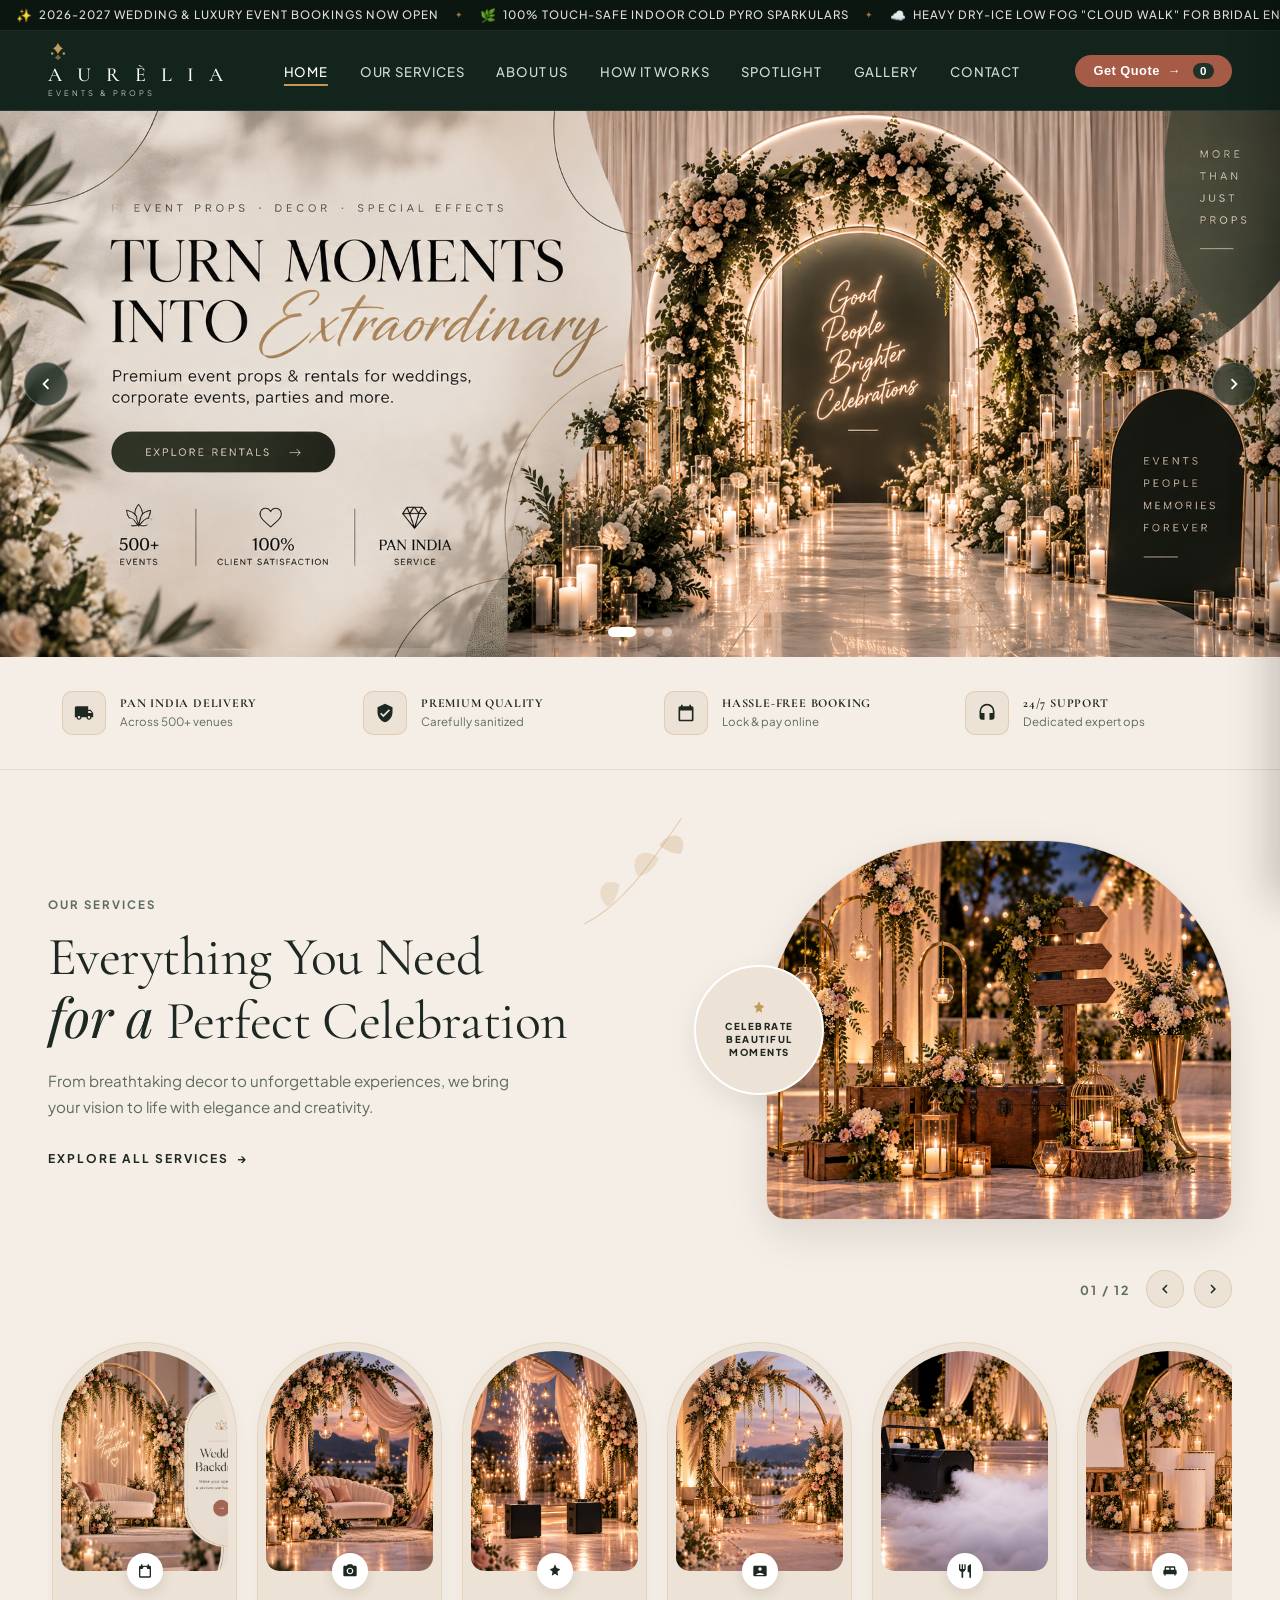
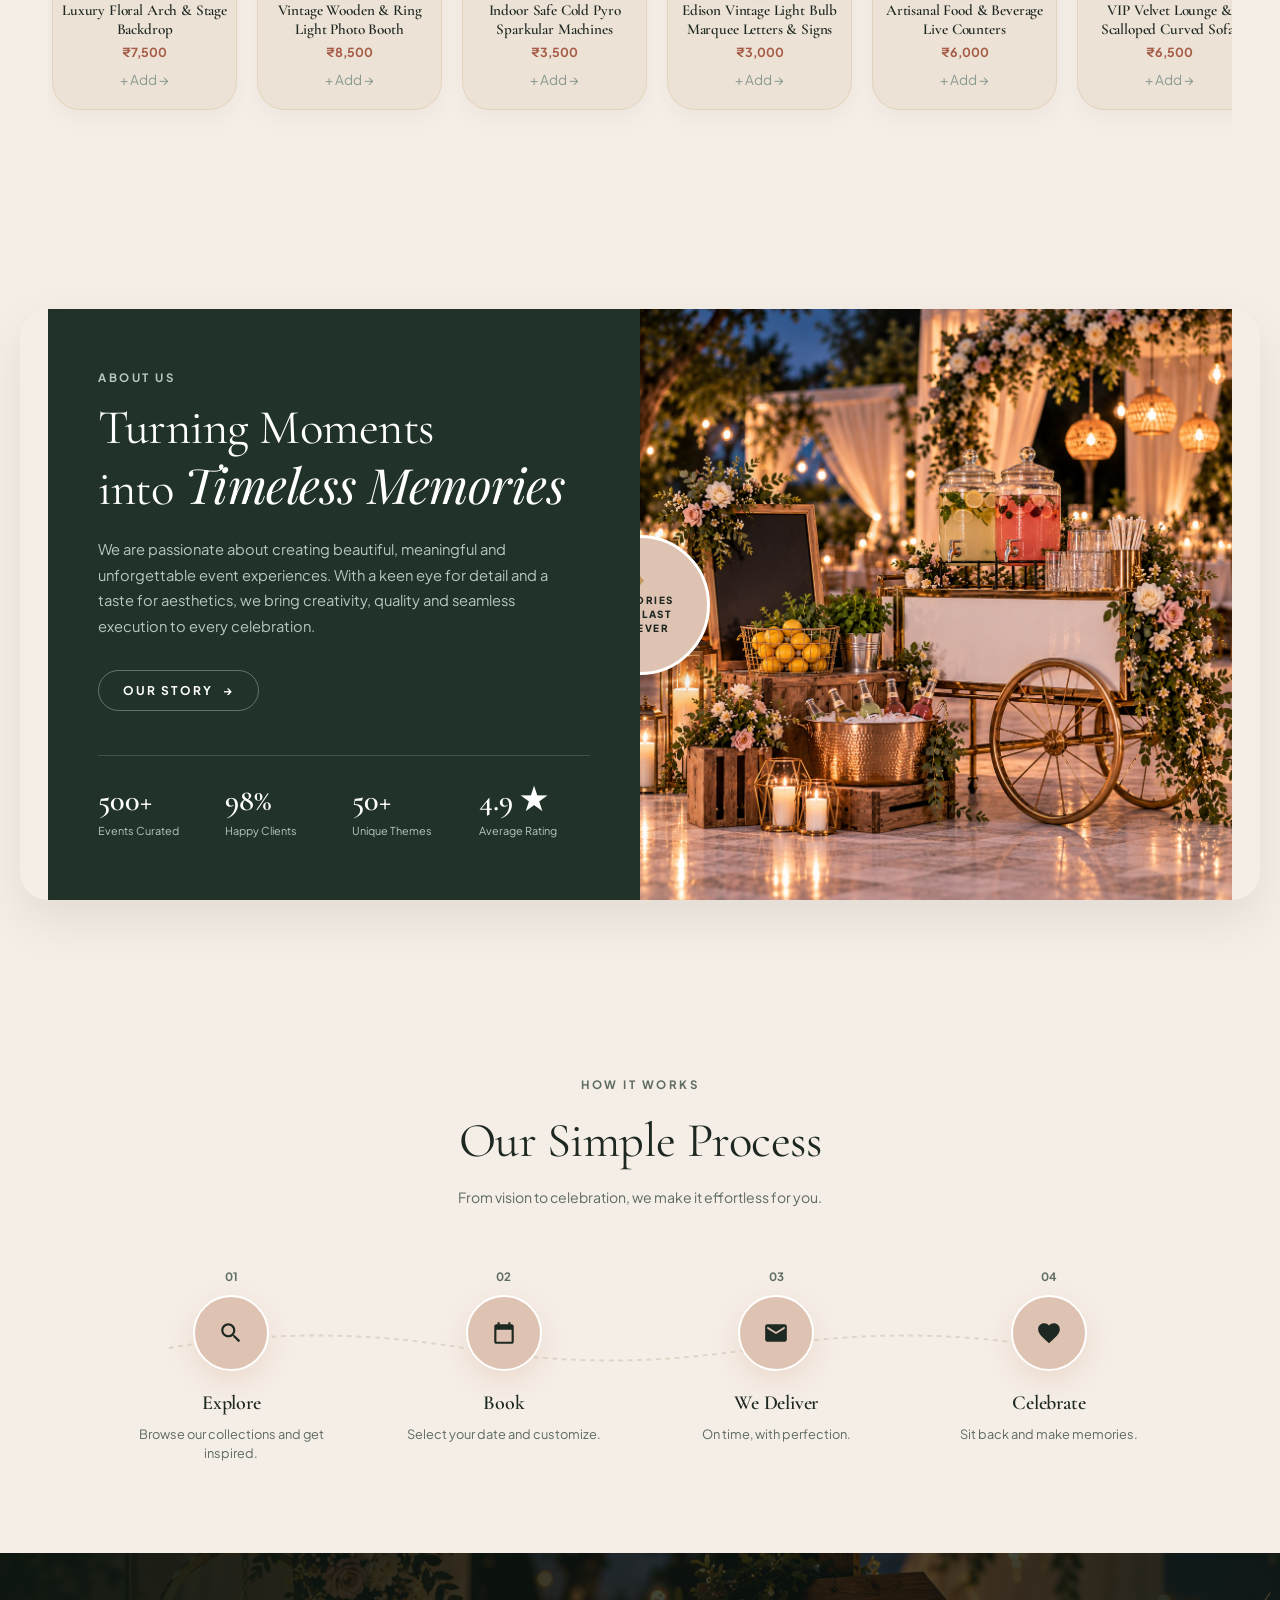
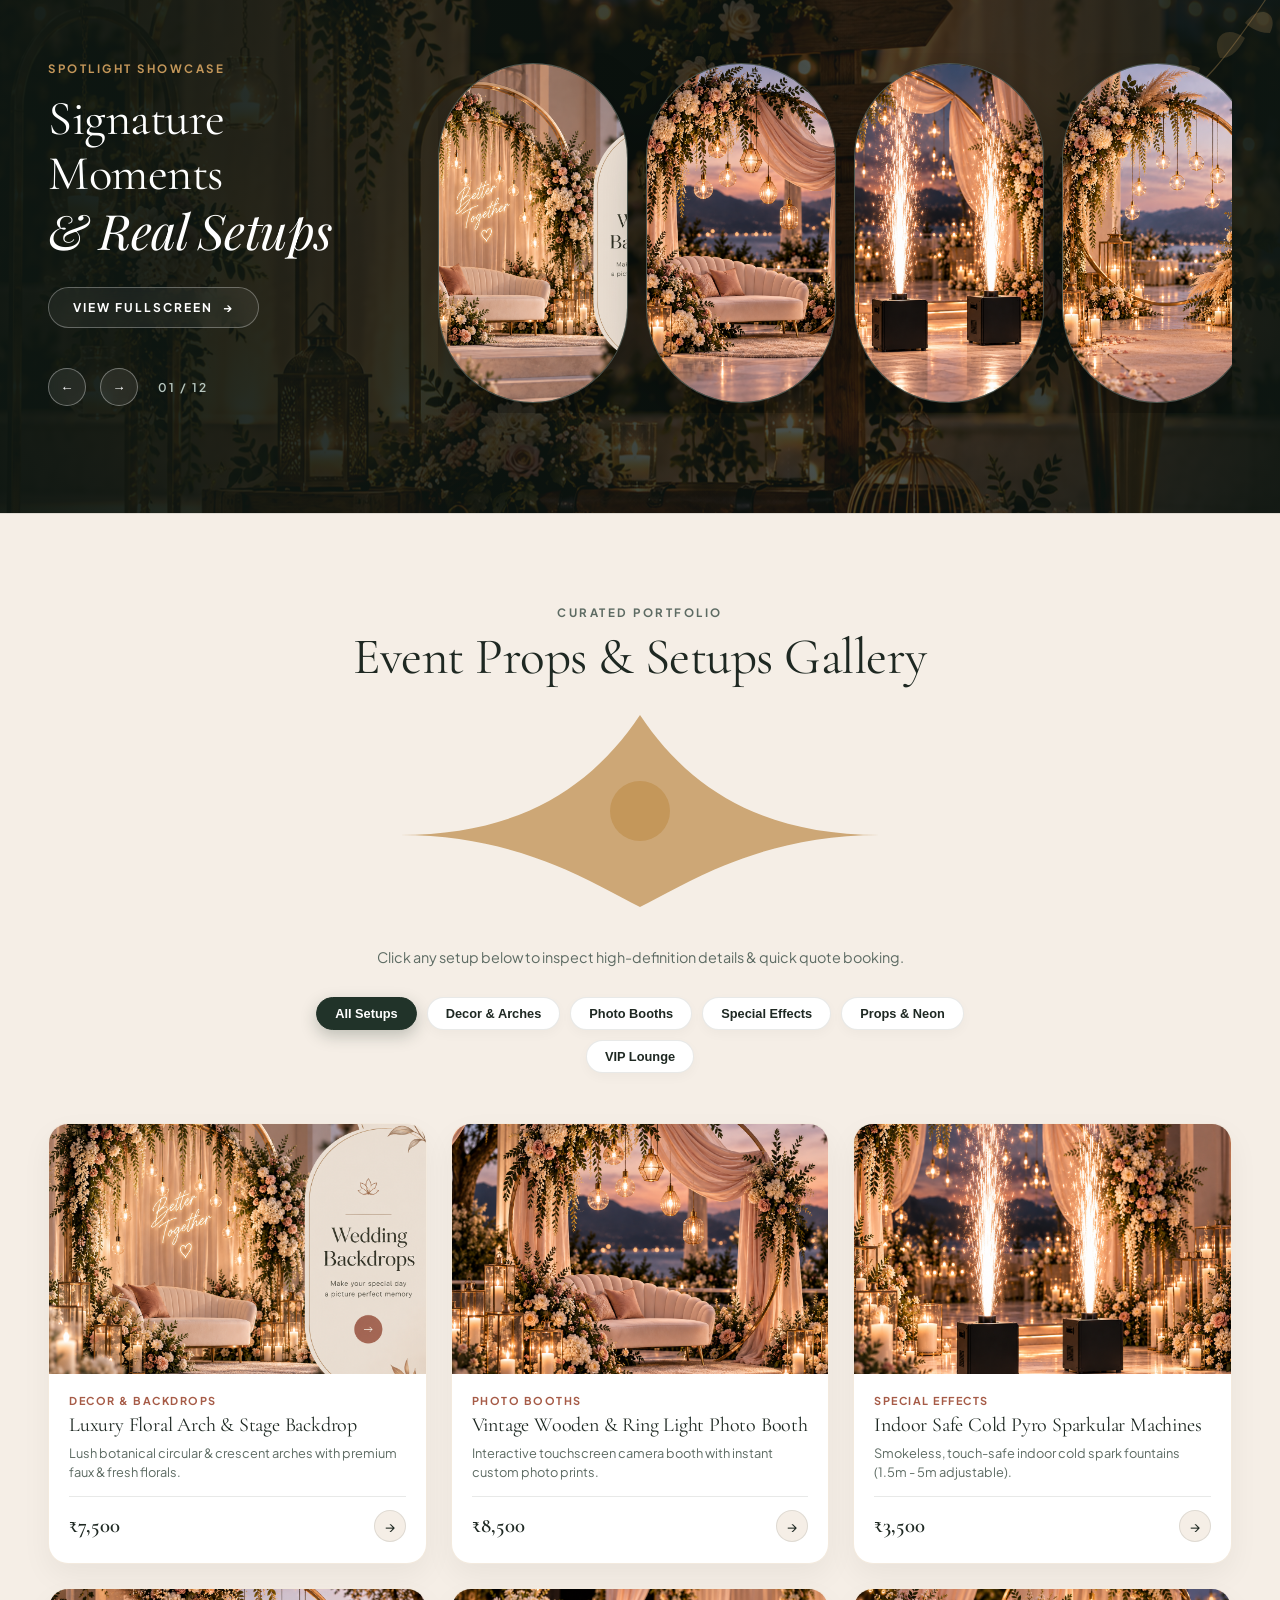
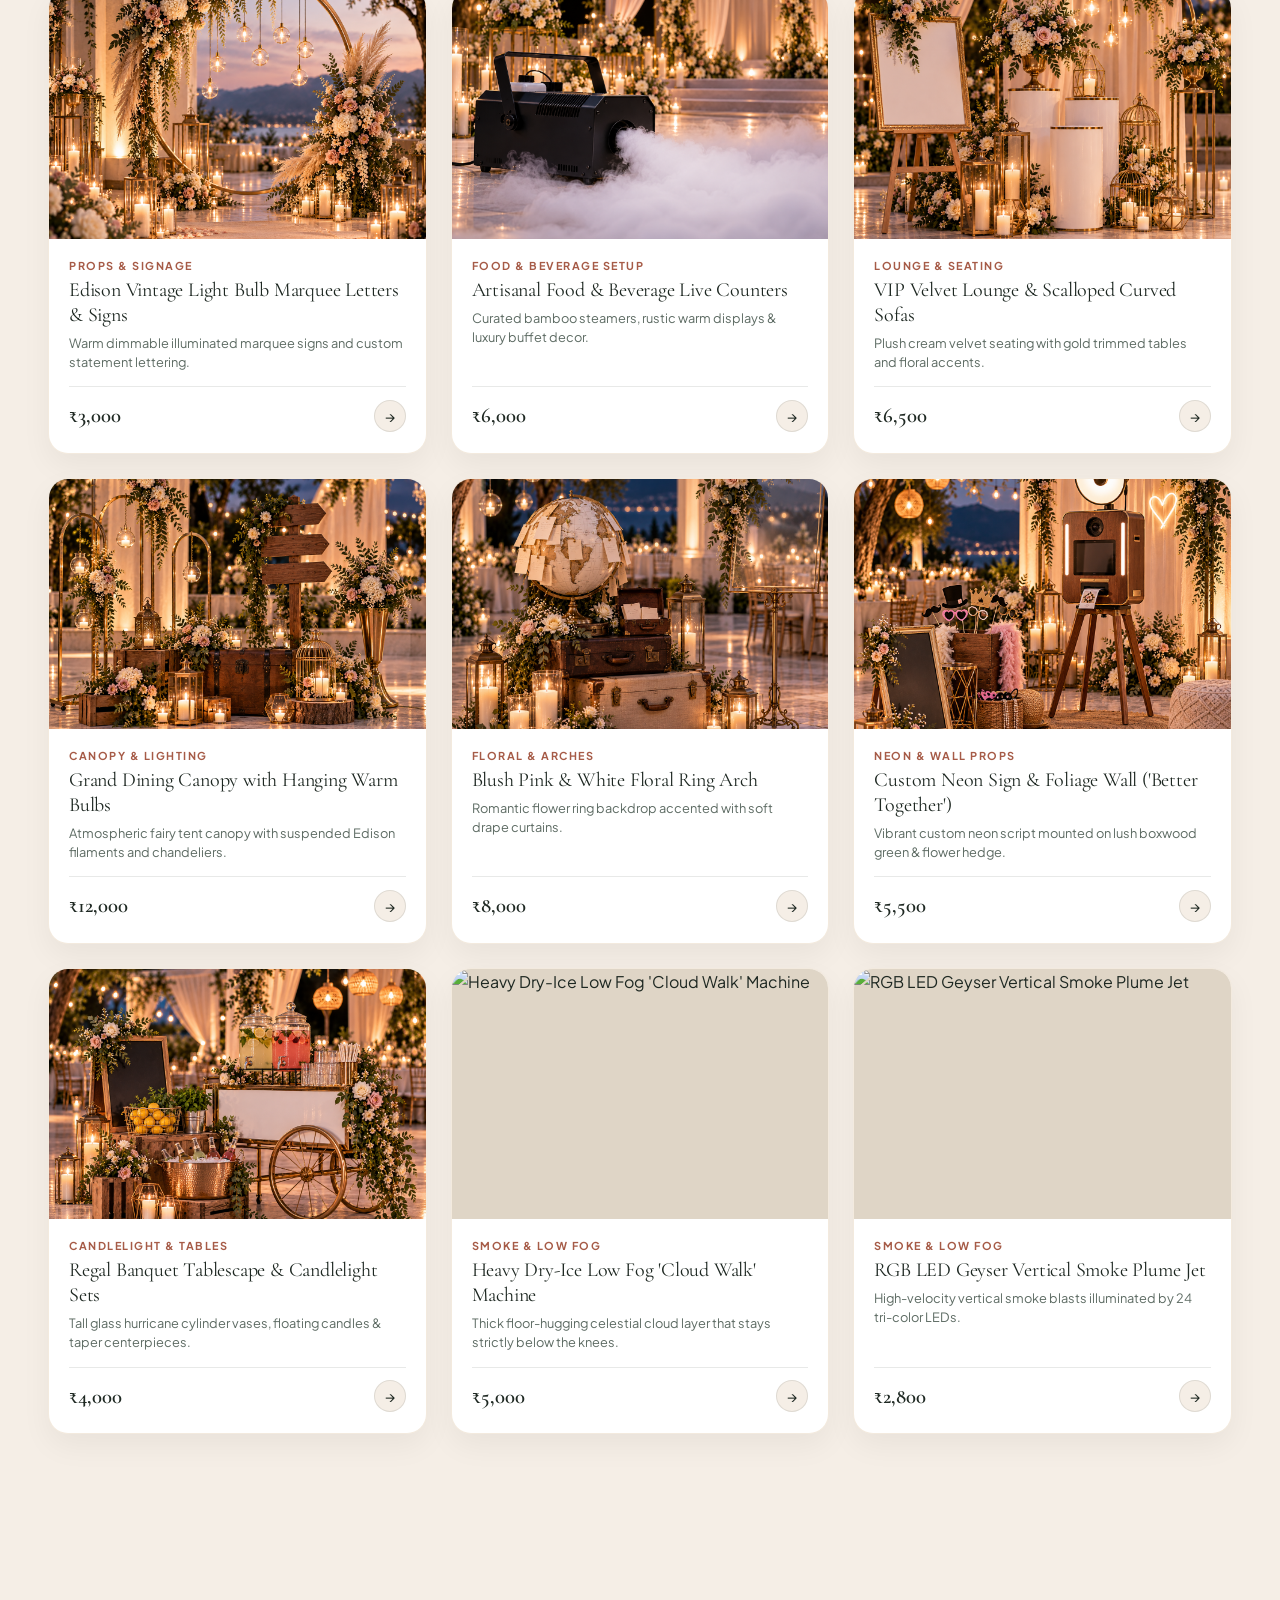
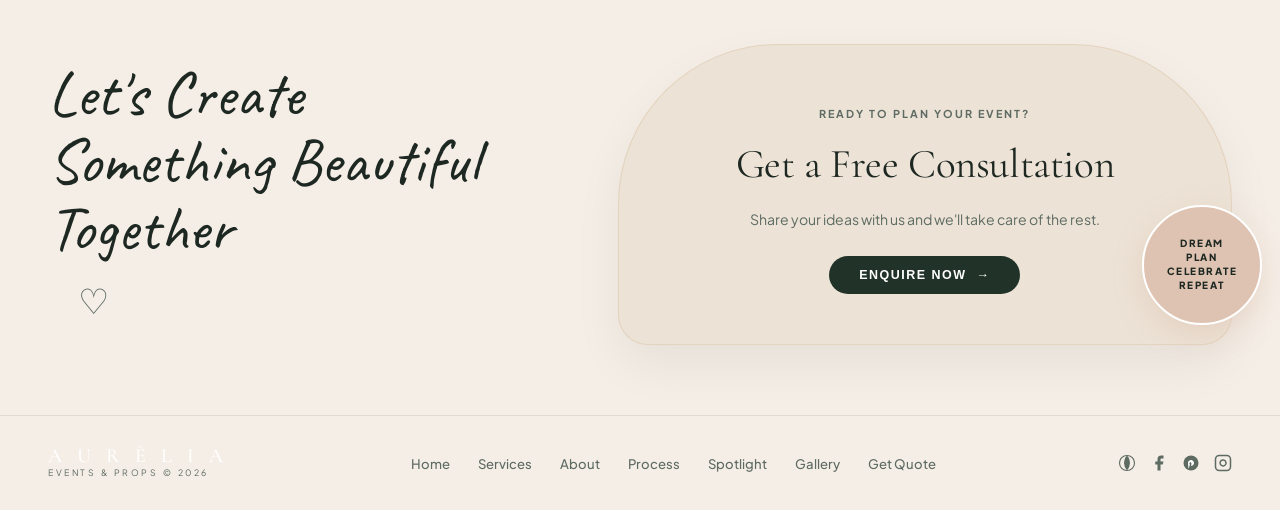
==== index.html @ 713c97c6 "Initial commit - Complete luxury event props and special FX website" ====
<!DOCTYPE html>
<html lang="en">
<head>
  <meta charset="UTF-8" />
  <meta name="viewport" content="width=device-width, initial-scale=1.0" />
  <title>AURÈLIA | Luxury Event Props & Special Effects Rental</title>
  <meta name="description" content="Everything You Need for a Perfect Celebration. Premium event props, decor elements, special effects, and curated rentals for extraordinary experiences." />
  <link rel="stylesheet" href="styles.css" />
</head>
<body>

  <!-- 1. Topmost Announcement Sliding Strip -->
  <div class="aurelia-banner-strip">
    <div class="banner-ticker-track">
      <div class="banner-ticker-item"><span>✨</span> 2026-2027 Wedding & Luxury Event Bookings Now Open</div>
      <div class="banner-ticker-bullet">✦</div>
      <div class="banner-ticker-item"><span>🌿</span> 100% Touch-Safe Indoor Cold Pyro Sparkulars</div>
      <div class="banner-ticker-bullet">✦</div>
      <div class="banner-ticker-item"><span>☁️</span> Heavy Dry-Ice Low Fog "Cloud Walk" for Bridal Entries</div>
      <div class="banner-ticker-bullet">✦</div>
      <div class="banner-ticker-item"><span>🚚</span> Pan India Delivery & Certified On-Site Operators</div>
      <div class="banner-ticker-bullet">✦</div>
      <div class="banner-ticker-item"><span>🛡️</span> 5-Star Hotel & Banquet Venue Compliant MSDS Safety</div>
      <div class="banner-ticker-bullet">✦</div>
      <!-- Marquee Duplicate -->
      <div class="banner-ticker-item"><span>✨</span> 2026-2027 Wedding & Luxury Event Bookings Now Open</div>
      <div class="banner-ticker-bullet">✦</div>
      <div class="banner-ticker-item"><span>🌿</span> 100% Touch-Safe Indoor Cold Pyro Sparkulars</div>
      <div class="banner-ticker-bullet">✦</div>
      <div class="banner-ticker-item"><span>☁️</span> Heavy Dry-Ice Low Fog "Cloud Walk" for Bridal Entries</div>
      <div class="banner-ticker-bullet">✦</div>
      <div class="banner-ticker-item"><span>🚚</span> Pan India Delivery & Certified On-Site Operators</div>
      <div class="banner-ticker-bullet">✦</div>
      <div class="banner-ticker-item"><span>🛡️</span> 5-Star Hotel & Banquet Venue Compliant MSDS Safety</div>
    </div>
  </div>

  <!-- 2. Menu Bar Header -->
  <header class="aurelia-header">
    <div class="container header-inner">
      <!-- Logo -->
      <a href="#hero" class="aurelia-logo">
        <svg class="logo-icon-svg" viewBox="0 0 24 24">
          <path d="M12 2C12 2 14 7 18 9C14 10.5 12 16 12 16C12 16 10 10.5 6 9C10 7 12 2 12 2Z"/>
          <path d="M12 16C12 16 13.5 19 16 20C13.5 21 12 23 12 23C12 23 10.5 21 8 20C10.5 19 12 16 12 16Z" opacity="0.6"/>
          <circle cx="5" cy="15" r="1.5"/>
          <circle cx="19" cy="15" r="1.5"/>
        </svg>
        <span class="aurelia-brand-name">A U R È L I A</span>
        <span class="aurelia-brand-sub">EVENTS & PROPS</span>
      </a>

      <!-- Center Nav Links (Desktop) -->
      <nav class="desktop-nav-wrap">
        <ul class="aurelia-nav-menu">
          <li><a href="#hero" class="aurelia-nav-link active">Home</a></li>
          <li><a href="#services" class="aurelia-nav-link">Our Services</a></li>
          <li><a href="#about" class="aurelia-nav-link">About Us</a></li>
          <li><a href="#process" class="aurelia-nav-link">How It Works</a></li>
          <li><a href="#spotlight" class="aurelia-nav-link">Spotlight</a></li>
          <li><a href="#gallery" class="aurelia-nav-link">Gallery</a></li>
          <li><a href="#contact-cta" class="aurelia-nav-link">Contact</a></li>
        </ul>
      </nav>

      <!-- Right Header Actions -->
      <div class="header-right-actions">
        <button class="btn-header-quote-aurelia" onclick="app.openQuoteDrawer()">
          <span>Get Quote</span>
          <span>&rarr;</span>
          <span id="cart-badge" style="background: var(--bg-emerald-deep); color: #fff; font-size: 0.72rem; padding: 2px 7px; border-radius: 9999px; margin-left: 4px;">0</span>
        </button>

        <!-- Mobile Hamburger Button -->
        <button class="mobile-hamburger-btn" onclick="toggleMobileNav()" aria-label="Toggle Mobile Navigation">
          <span></span>
          <span></span>
          <span></span>
        </button>
      </div>
    </div>

    <!-- Mobile Slide-Down Navigation Menu -->
    <div class="mobile-nav-drawer" id="mobile-nav-drawer">
      <ul class="mobile-nav-list">
        <li><a href="#hero" onclick="toggleMobileNav()">Home</a></li>
        <li><a href="#services" onclick="toggleMobileNav()">Our Services</a></li>
        <li><a href="#about" onclick="toggleMobileNav()">About Us</a></li>
        <li><a href="#process" onclick="toggleMobileNav()">How It Works</a></li>
        <li><a href="#spotlight" onclick="toggleMobileNav()">Spotlight</a></li>
        <li><a href="#gallery" onclick="toggleMobileNav()">Gallery</a></li>
        <li><a href="#contact-cta" onclick="toggleMobileNav()">Contact Us</a></li>
      </ul>
      <button class="btn-terracotta-pill" onclick="toggleMobileNav(); app.openQuoteDrawer();" style="width: 100%; justify-content: center; margin-top: 16px;">
        <span>Build Your Quote &rarr;</span>
      </button>
    </div>
  </header>

  <!-- 3. Hero Section Sliding Banners -->
  <section id="hero" class="hero-banners-section">
    <div class="hero-slider-container">
      <div class="hero-slides-wrapper" id="hero-slider">
        <div class="hero-image-slide active" data-index="0">
          <img src="images/Hero Section/Banner1.png" alt="Aurèlia Event Props Banner 1" />
        </div>
        <div class="hero-image-slide" data-index="1">
          <img src="images/Hero Section/Banner2.png" alt="Aurèlia Event Props Banner 2" />
        </div>
        <div class="hero-image-slide" data-index="2">
          <img src="images/Hero Section/Banner3.png" alt="Aurèlia Event Props Banner 3" />
        </div>
      </div>

      <!-- Navigation Arrows -->
      <button class="hero-slide-nav prev" onclick="prevHeroSlide()" aria-label="Previous Slide">
        <svg viewBox="0 0 24 24"><path d="M15.41 7.41L14 6l-6 6 6 6 1.41-1.41L10.83 12z"/></svg>
      </button>
      <button class="hero-slide-nav next" onclick="nextHeroSlide()" aria-label="Next Slide">
        <svg viewBox="0 0 24 24"><path d="M10 6L8.59 7.41 13.17 12l-4.58 4.59L10 18l6-6z"/></svg>
      </button>

      <!-- Pagination Indicators -->
      <div class="hero-slide-indicators">
        <button class="slide-dot active" onclick="goToHeroSlide(0)" aria-label="Go to Slide 1"></button>
        <button class="slide-dot" onclick="goToHeroSlide(1)" aria-label="Go to Slide 2"></button>
        <button class="slide-dot" onclick="goToHeroSlide(2)" aria-label="Go to Slide 3"></button>
      </div>
    </div>
  </section>

  <!-- 4. Top Feature Trust Badges Bar (4 Clean Horizontal Cards) -->
  <section class="trust-features-bar">
    <div class="container trust-features-container">
      
      <!-- Feature 1 -->
      <div class="trust-feat-item">
        <div class="trust-feat-icon">
          <svg viewBox="0 0 24 24"><path d="M20 8h-3V4H3c-1.1 0-2 .9-2 2v11h2c0 1.66 1.34 3 3 3s3-1.34 3-3h6c0 1.66 1.34 3 3 3s3-1.34 3-3h2v-5l-3-4zM6 18.5c-.83 0-1.5-.67-1.5-1.5s.67-1.5 1.5-1.5 1.5.67 1.5 1.5-.67 1.5-1.5 1.5zm13.5-9l1.96 2.5H17V9.5h2.5zm-1.5 9c-.83 0-1.5-.67-1.5-1.5s.67-1.5 1.5-1.5 1.5.67 1.5 1.5-.67 1.5-1.5 1.5z"/></svg>
        </div>
        <div class="trust-feat-content">
          <h4 class="trust-feat-title">PAN INDIA DELIVERY</h4>
          <p class="trust-feat-sub">Across 500+ venues</p>
        </div>
      </div>

      <!-- Feature 2 -->
      <div class="trust-feat-item">
        <div class="trust-feat-icon">
          <svg viewBox="0 0 24 24"><path d="M12 1L3 5v6c0 5.55 3.84 10.74 9 12 5.16-1.26 9-6.45 9-12V5l-9-4zm-2 16l-4-4 1.41-1.41L10 14.17l6.59-6.59L18 9l-8 8z"/></svg>
        </div>
        <div class="trust-feat-content">
          <h4 class="trust-feat-title">PREMIUM QUALITY</h4>
          <p class="trust-feat-sub">Carefully sanitized</p>
        </div>
      </div>

      <!-- Feature 3 -->
      <div class="trust-feat-item">
        <div class="trust-feat-icon">
          <svg viewBox="0 0 24 24"><path d="M19 4h-1V2h-2v2H8V2H6v2H5c-1.11 0-1.99.9-1.99 2L3 20c0 1.1.89 2 2 2h14c1.1 0 2-.9 2-2V6c0-1.1-.9-2-2-2zm0 16H5V9h14v11z"/></svg>
        </div>
        <div class="trust-feat-content">
          <h4 class="trust-feat-title">HASSLE-FREE BOOKING</h4>
          <p class="trust-feat-sub">Lock &amp; pay online</p>
        </div>
      </div>

      <!-- Feature 4 -->
      <div class="trust-feat-item">
        <div class="trust-feat-icon">
          <svg viewBox="0 0 24 24"><path d="M12 1a9 9 0 0 0-9 9v7c0 1.66 1.34 3 3 3h3v-8H5v-2c0-3.87 3.13-7 7-7s7 3.13 7 7v2h-4v8h3c1.66 0 3-1.34 3-3v-7a9 9 0 0 0-9-9z"/></svg>
        </div>
        <div class="trust-feat-content">
          <h4 class="trust-feat-title">24/7 SUPPORT</h4>
          <p class="trust-feat-sub">Dedicated expert ops</p>
        </div>
      </div>

    </div>
  </section>

  <!-- 5. "OUR SERVICES" SECTION (Split Hero Header + 6 Arched Capsules) -->
  <section id="services" class="services-curated-section">
    <!-- Background Botanical Branch SVG -->
    <svg class="botanical-branch-bg" viewBox="0 0 160 140" fill="none">
      <path d="M10 130 C 50 110 80 70 120 10" stroke="#C4975A" stroke-width="1.2" stroke-linecap="round" opacity="0.4"/>
      <path d="M35 110 C 20 95 30 75 50 85 C 45 105 40 110 35 110 Z" fill="#C4975A" opacity="0.2"/>
      <path d="M70 75 C 60 55 75 40 95 55 C 85 75 75 75 70 75 Z" fill="#C4975A" opacity="0.2"/>
      <path d="M95 40 C 110 20 130 30 120 50 C 105 50 98 42 95 40 Z" fill="#C4975A" opacity="0.25"/>
    </svg>

    <div class="container">
      
      <!-- Top Split: Title Left & Right Hero Grand Setup Frame -->
      <div class="services-top-split">
        <div class="services-title-col">
          <span class="eyebrow-pill-tag">OUR SERVICES</span>
          <h2 class="services-headline">Everything You Need<br><em>for a</em> Perfect Celebration</h2>
          <p class="services-sub-desc">
            From breathtaking decor to unforgettable experiences, we bring your vision to life with elegance and creativity.
          </p>
          <a href="#gallery" class="services-explore-link">
            <span>EXPLORE ALL SERVICES</span>
            <span class="arrow-glyph">&rarr;</span>
          </a>
        </div>

        <!-- Right Side Arched Feature Image with Overlapping Round Badge -->
        <div class="services-hero-image-wrap">
          <div class="services-hero-arch-frame">
            <img src="images/products/ChatGPT Image Sep 8, 2026, 03_12_28 PM.png" alt="Grand Banquet Tent & Warm Lighting Setup" />
          </div>
          <!-- Overlapping Cream Badge -->
          <div class="services-hero-badge">
            <svg class="badge-flower" viewBox="0 0 24 24"><path d="M12 2l2.4 5.6L20 9.2l-4.4 4 1.2 6-4.8-3-4.8 3 1.2-6-4.4-4 5.6-1.6z" fill="#C4975A"/></svg>
            <span class="badge-text">CELEBRATE<br>BEAUTIFUL<br>MOMENTS</span>
          </div>
        </div>
      </div>

      <!-- Sliding Carousel Header Controls & View All -->
      <div class="services-carousel-header">
        <div class="services-carousel-title-group">
          <span class="carousel-counter-tag" id="services-counter">01 / 12</span>
        </div>
        <div class="services-carousel-controls">
          <button class="services-nav-btn prev" onclick="prevServicesSlide()" aria-label="Previous products">
            <svg viewBox="0 0 24 24"><path d="M15.41 7.41L14 6l-6 6 6 6 1.41-1.41L10.83 12z"/></svg>
          </button>
          <button class="services-nav-btn next" onclick="nextServicesSlide()" aria-label="Next products">
            <svg viewBox="0 0 24 24"><path d="M10 6L8.59 7.41 13.17 12l-4.58 4.59L10 18l6-6z"/></svg>
          </button>
        </div>
      </div>

      <!-- Sliding Arched Products Track -->
      <div class="services-slider-viewport">
        <div class="services-slider-track" id="services-products-slider">
          <!-- Dynamically populated or static fallback from PRODUCTS_DATA -->
        </div>
      </div>
    </div>
  </section>

  <!-- 6. "ABOUT US / TURNING MOMENTS INTO TIMELESS MEMORIES" SECTION -->
  <section id="about" class="about-moments-section">
    <div class="container about-moments-grid">
      
      <!-- Left: Deep Emerald Card with Scalloped Curved Cutout & Stats Grid -->
      <div class="about-emerald-content">
        <span class="about-eyebrow">ABOUT US</span>
        <h2 class="about-headline">Turning Moments<br>into <em>Timeless Memories</em></h2>
        <p class="about-desc">
          We are passionate about creating beautiful, meaningful and unforgettable event experiences. With a keen eye for detail and a taste for aesthetics, we bring creativity, quality and seamless execution to every celebration.
        </p>

        <a href="#process" class="btn-about-story">
          <span>OUR STORY</span>
          <span class="arrow-glyph">&rarr;</span>
        </a>

        <!-- 4 Metric Counters -->
        <div class="about-metrics-row">
          <div class="metric-item">
            <span class="metric-number">500+</span>
            <span class="metric-label">Events Curated</span>
          </div>
          <div class="metric-item">
            <span class="metric-number">98%</span>
            <span class="metric-label">Happy Clients</span>
          </div>
          <div class="metric-item">
            <span class="metric-number">50+</span>
            <span class="metric-label">Unique Themes</span>
          </div>
          <div class="metric-item">
            <span class="metric-number">4.9 ★</span>
            <span class="metric-label">Average Rating</span>
          </div>
        </div>
      </div>

      <!-- Right: Warm Candlelit Dining Photo with Floating Center Seal -->
      <div class="about-visual-side">
        <div class="about-photo-wrapper">
          <img src="images/products/ChatGPT Image Sep 8, 2026, 03_16_52 PM.png" alt="Candlelit Banquet Wedding Table Setup" />
        </div>
        
        <!-- Overlapping Center Round Seal Badge -->
        <div class="about-round-seal">
          <svg class="seal-flower-icon" viewBox="0 0 24 24"><path d="M12 2C12 2 14 7 18 9C14 10.5 12 16 12 16C12 16 10 10.5 6 9C10 7 12 2 12 2Z" fill="#C4975A"/></svg>
          <div class="seal-text-inner">
            <span>MEMORIES</span>
            <span>THAT LAST</span>
            <span>FOREVER</span>
          </div>
        </div>
      </div>

    </div>
  </section>

  <!-- 7. "HOW IT WORKS / OUR SIMPLE PROCESS" SECTION -->
  <section id="process" class="process-steps-section">
    <div class="container">
      <div class="process-header">
        <span class="process-eyebrow">HOW IT WORKS</span>
        <h2 class="process-title">Our Simple Process</h2>
        <p class="process-subtitle">From vision to celebration, we make it effortless for you.</p>
      </div>

      <!-- 4 Connected Steps Flow with Wavy Curving Line -->
      <div class="process-steps-timeline">
        <div class="process-wave-line">
          <svg viewBox="0 0 900 60" fill="none" preserveAspectRatio="none">
            <path d="M 50,30 Q 175,5 300,30 T 550,30 T 800,30" stroke="#DFD5C6" stroke-width="2" stroke-dasharray="4 4" fill="none"/>
          </svg>
        </div>

        <!-- Step 1 -->
        <div class="process-step-node">
          <div class="step-num-pill">01</div>
          <div class="step-circle-icon">
            <svg viewBox="0 0 24 24"><path d="M15.5 14h-.79l-.28-.27C15.41 12.59 16 11.11 16 9.5 16 5.91 13.09 3 9.5 3S3 5.91 3 9.5 5.91 16 9.5 16c1.61 0 3.09-.59 4.23-1.57l.27.28v.79l5 4.99L20.49 19l-4.99-5zm-6 0C7.01 14 5 11.99 5 9.5S7.01 5 9.5 5 14 7.01 14 9.5 11.99 14 9.5 14z"/></svg>
          </div>
          <h3 class="step-name">Explore</h3>
          <p class="step-desc">Browse our collections and get inspired.</p>
        </div>

        <!-- Step 2 -->
        <div class="process-step-node">
          <div class="step-num-pill">02</div>
          <div class="step-circle-icon">
            <svg viewBox="0 0 24 24"><path d="M19 4h-1V2h-2v2H8V2H6v2H5c-1.11 0-1.99.9-1.99 2L3 20c0 1.1.89 2 2 2h14c1.1 0 2-.9 2-2V6c0-1.1-.9-2-2-2zm0 16H5V9h14v11z"/></svg>
          </div>
          <h3 class="step-name">Book</h3>
          <p class="step-desc">Select your date and customize.</p>
        </div>

        <!-- Step 3 -->
        <div class="process-step-node">
          <div class="step-num-pill">03</div>
          <div class="step-circle-icon">
            <svg viewBox="0 0 24 24"><path d="M20 8l-8 5-8-5V6l8 5 8-5v2zm0-4H4c-1.1 0-1.99.9-1.99 2L2 18c0 1.1.9 2 2 2h16c1.1 0 2-.9 2-2V6c0-1.1-.9-2-2-2z"/></svg>
          </div>
          <h3 class="step-name">We Deliver</h3>
          <p class="step-desc">On time, with perfection.</p>
        </div>

        <!-- Step 4 -->
        <div class="process-step-node">
          <div class="step-num-pill">04</div>
          <div class="step-circle-icon">
            <svg viewBox="0 0 24 24"><path d="M12 21.35l-1.45-1.32C5.4 15.36 2 12.28 2 8.5 2 5.42 4.42 3 7.5 3c1.74 0 3.41.81 4.5 2.09C13.09 3.81 14.76 3 16.5 3 19.58 3 22 5.42 22 8.5c0 3.78-3.4 6.86-8.55 11.54L12 21.35z"/></svg>
          </div>
          <h3 class="step-name">Celebrate</h3>
          <p class="step-desc">Sit back and make memories.</p>
        </div>

      </div>
    </div>
  </section>

  <!-- 8. "SIGNATURE MOMENTS / SPOTLIGHT SHOWCASE" SECTION (Ambient Backdrop + All Products Sliding Arches) -->
  <section id="spotlight" class="gallery-celebrations-section">
    <!-- Luxury Backdrop Image Layer with Ambient Vignette Overlay -->
    <div class="gallery-bg-backdrop-layer">
      <img src="images/products/ChatGPT Image Sep 8, 2026, 03_12_28 PM.png" alt="Atmospheric Venue Backdrop" class="gallery-bg-img" />
      <div class="gallery-bg-overlay"></div>
    </div>

    <!-- Gold Botanical Branch Overlay Decor -->
    <svg class="gallery-botanical-decor" viewBox="0 0 160 160" fill="none">
      <path d="M20 140 C 60 120 90 80 130 20" stroke="#C4975A" stroke-width="1.2" stroke-linecap="round" opacity="0.35"/>
      <path d="M45 120 C 30 105 40 85 60 95 C 55 115 50 120 45 120 Z" fill="#C4975A" opacity="0.18"/>
      <path d="M80 85 C 70 65 85 50 105 65 C 95 85 85 85 80 85 Z" fill="#C4975A" opacity="0.2"/>
      <path d="M105 50 C 120 30 140 40 130 60 C 115 60 108 52 105 50 Z" fill="#C4975A" opacity="0.22"/>
    </svg>

    <div class="container gallery-grid-layout">
      
      <!-- Left Column: Title, CTA, and Carousel Slider Arrows -->
      <div class="gallery-left-content">
        <span class="gallery-eyebrow">SPOTLIGHT SHOWCASE</span>
        <h2 class="gallery-title">Signature Moments<br><em>&amp; Real Setups</em></h2>
        
        <a href="javascript:void(0)" onclick="openLightbox(0)" class="btn-gallery-cta">
          <span>VIEW FULLSCREEN</span>
          <span class="arrow-glyph">&rarr;</span>
        </a>

        <!-- Controls / Nav Row -->
        <div class="gallery-controls-row">
          <button class="gallery-nav-circle" onclick="prevGallerySlide()" aria-label="Previous setups">&larr;</button>
          <button class="gallery-nav-circle" onclick="nextGallerySlide()" aria-label="Next setups">&rarr;</button>
          <span class="gallery-counter" id="gallery-counter">01 / 10</span>
        </div>
      </div>

      <!-- Right Column: Sliding All Products Arched Cards -->
      <div class="gallery-arches-viewport">
        <div class="gallery-arches-row" id="gallery-arches-track">
          <!-- Dynamically populated with all products and click-to-lightbox triggers -->
        </div>
      </div>

    </div>
  </section>

  <!-- 9. DEDICATED EVENT PROPS & SETUPS GALLERY SECTION -->
  <section id="gallery" class="dedicated-gallery-section">
    <div class="container">
      <div class="dedicated-gallery-header">
        <span class="gallery-eyebrow-dark">CURATED PORTFOLIO</span>
        <h2 class="dedicated-gallery-title">Event Props &amp; Setups Gallery</h2>
        <div class="gold-filigree-emblem">
          <svg viewBox="0 0 60 20"><path d="M30 2 C 26 8 20 12 10 12 C 20 12 26 16 30 18 C 34 16 40 12 50 12 C 40 12 34 8 30 2 Z" fill="#C4975A" opacity="0.8"/><circle cx="30" cy="10" r="2.5" fill="#C4975A"/></svg>
        </div>
        <p class="dedicated-gallery-subtitle">Click any setup below to inspect high-definition details &amp; quick quote booking.</p>

        <!-- Category Filter Pills -->
        <div class="gallery-filter-tabs-row" id="gallery-filter-tabs">
          <button class="gallery-filter-btn active" onclick="app.filterGalleryCategory('all', this)">All Setups</button>
          <button class="gallery-filter-btn" onclick="app.filterGalleryCategory('decor-backdrops', this)">Decor &amp; Arches</button>
          <button class="gallery-filter-btn" onclick="app.filterGalleryCategory('photo-booth', this)">Photo Booths</button>
          <button class="gallery-filter-btn" onclick="app.filterGalleryCategory('cold-pyro', this)">Special Effects</button>
          <button class="gallery-filter-btn" onclick="app.filterGalleryCategory('props-signage', this)">Props &amp; Neon</button>
          <button class="gallery-filter-btn" onclick="app.filterGalleryCategory('lounge-seating', this)">VIP Lounge</button>
        </div>
      </div>

      <!-- Gallery Grid of All Products -->
      <div class="dedicated-gallery-grid" id="dedicated-gallery-grid">
        <!-- Dynamically rendered from PRODUCTS_DATA -->
      </div>
    </div>
  </section>

  <!-- 10. "GET A FREE CONSULTATION / LET'S CREATE SOMETHING BEAUTIFUL" SECTION (Warm Cream Banner with Cursive Script & Arch Card) -->
  <section id="contact-cta" class="consultation-banner-section">
    <div class="container consultation-inner-grid">
      
      <!-- Left: Big Cursive Script Lettering with Hand-Drawn Heart -->
      <div class="consultation-script-side">
        <div class="cursive-big-statement">
          Let's Create<br>Something Beautiful<br>Together
        </div>
        <div class="hand-drawn-heart">♡</div>
      </div>

      <!-- Center-Right: Arched Pill Consultation Box -->
      <div class="consultation-box-wrap">
        <div class="consultation-arch-card">
          <span class="consult-tag">READY TO PLAN YOUR EVENT?</span>
          <h2 class="consult-title">Get a Free Consultation</h2>
          <p class="consult-desc">Share your ideas with us and we'll take care of the rest.</p>
          <button class="btn-consult-emerald" onclick="app.openQuoteDrawer()">
            <span>ENQUIRE NOW</span>
            <span class="arrow-glyph">&rarr;</span>
          </button>
        </div>

        <!-- Overlapping Cream Circle Stamp Badge -->
        <div class="consultation-stamp-seal">
          <span class="stamp-line-1">DREAM</span>
          <span class="stamp-line-2">PLAN</span>
          <span class="stamp-line-3">CELEBRATE</span>
          <span class="stamp-line-4">REPEAT</span>
        </div>
      </div>

    </div>
  </section>

  <!-- 11. Minimal Luxury Footer -->
  <footer class="aurelia-footer">
    <div class="container footer-bar-inner">
      <div class="footer-brand-aurelia">
        <div class="aurelia-brand-name">A U R È L I A</div>
        <div style="font-size: 0.55rem; letter-spacing: 2.5px; color: var(--text-dark-muted); text-transform: uppercase;">EVENTS & PROPS &copy; 2026</div>
      </div>

      <ul class="footer-nav-menu">
        <li><a href="#hero">Home</a></li>
        <li><a href="#services">Services</a></li>
        <li><a href="#about">About</a></li>
        <li><a href="#process">Process</a></li>
        <li><a href="#spotlight">Spotlight</a></li>
        <li><a href="#gallery">Gallery</a></li>
        <li><a href="javascript:void(0)" onclick="app.openQuoteDrawer()">Get Quote</a></li>
      </ul>

      <div class="footer-social-icons">
        <a href="#" aria-label="Website"><svg width="18" height="18" viewBox="0 0 24 24" fill="currentColor"><circle cx="12" cy="12" r="10" stroke="currentColor" stroke-width="1.5" fill="none"/><path d="M2 12h20M12 2a15.3 15.3 0 0 1 4 10 15.3 15.3 0 0 1-4 10 15.3 15.3 0 0 1-4-10 15.3 15.3 0 0 1 4-10z"/></svg></a>
        <a href="#" aria-label="Facebook"><svg width="18" height="18" viewBox="0 0 24 24" fill="currentColor"><path d="M18 2h-3a5 5 0 0 0-5 5v3H7v4h3v8h4v-8h3l1-4h-4V7a1 1 0 0 1 1-1h3z"/></svg></a>
        <a href="#" aria-label="Pinterest"><svg width="18" height="18" viewBox="0 0 24 24" fill="currentColor"><circle cx="12" cy="12" r="10"/><path d="M8 12c0-2.2 1.8-4 4-4s4 1.8 4 4c0 2-1.4 3.7-3.3 3.9-.3 0-.6-.2-.6-.5l.5-2c.2-.7 0-1.4-.4-1.9-.5-.6-1.4-.6-1.9 0-.6.7-.5 1.8.2 2.3l-.9 3.8c-.2.7-.8 1.4-1.2 1.9C9 18.5 8 15.5 8 12z" fill="#FFF"/></svg></a>
        <a href="#" aria-label="Instagram"><svg width="18" height="18" viewBox="0 0 24 24" fill="none" stroke="currentColor" stroke-width="2"><rect x="2" y="2" width="20" height="20" rx="5" ry="5"></rect><path d="M16 11.37A4 4 0 1 1 12.63 8 4 4 0 0 1 16 11.37z"></path><line x1="17.5" y1="6.5" x2="17.51" y2="6.5"></line></svg></a>
      </div>
    </div>
  </footer>

  <!-- Slide-out Quote Builder Drawer -->
  <div class="drawer-overlay-aurelia" id="drawer-overlay" onclick="app.closeQuoteDrawer()"></div>
  <aside class="quote-drawer-aurelia" id="quote-drawer-evoria">
    <div class="drawer-head-aurelia">
      <div>
        <h3 style="font-family: var(--font-serif); font-size: 1.4rem; color: var(--text-dark);">Your Rental Quote</h3>
        <span style="font-size: 0.72rem; color: var(--text-dark-muted); text-transform: uppercase; letter-spacing: 1px;">AURÈLIA EVENTS & PROPS</span>
      </div>
      <button onclick="app.closeQuoteDrawer()" style="background:none; border:none; font-size: 1.6rem; cursor:pointer;">&times;</button>
    </div>

    <div class="drawer-body-aurelia">
      <div id="drawer-items-list"></div>

      <!-- Date & Location -->
      <div style="padding: 16px; background: #FFFFFF; border-radius: 12px; border: 1px solid var(--border-cream);">
        <label style="font-size: 0.75rem; font-weight: 700; color: var(--text-dark); display: block; margin-bottom: 6px;">EVENT DATE</label>
        <input type="date" id="evoria-event-date" style="width: 100%; padding: 10px; border: 1px solid var(--border-cream); border-radius: 8px; font-family: var(--font-sans); margin-bottom: 12px;" />

        <label style="font-size: 0.75rem; font-weight: 700; color: var(--text-dark); display: block; margin-bottom: 6px;">EVENT CITY / VENUE</label>
        <input type="text" id="evoria-event-city" placeholder="e.g. Grand Ballroom, Delhi" style="width: 100%; padding: 10px; border: 1px solid var(--border-cream); border-radius: 8px; font-family: var(--font-sans);" />
      </div>

      <!-- Technician Toggle -->
      <div style="padding: 16px; background: #FFFFFF; border-radius: 12px; border: 1px solid var(--border-cream);">
        <label style="display: flex; align-items: center; justify-content: space-between; cursor: pointer;">
          <div>
            <strong style="font-size: 0.88rem; color: var(--text-dark); display: block;">Include On-Site Technician</strong>
            <span style="font-size: 0.75rem; color: var(--text-dark-muted);">Delivery, setup & cue firing (+₹2,500)</span>
          </div>
          <input type="checkbox" id="evoria-tech-check" checked onchange="app.toggleTechnician(this.checked)" style="width: 18px; height: 18px; accent-color: var(--color-terracotta);" />
        </label>
      </div>
    </div>

    <div class="drawer-foot-aurelia" id="drawer-summary-area">
      <div style="display: flex; justify-content: space-between; font-size: 0.9rem; color: var(--text-dark-muted);">
        <span>Equipment Subtotal:</span>
        <span id="summary-equip-val">₹0</span>
      </div>
      <div style="display: flex; justify-content: space-between; font-family: var(--font-serif); font-size: 1.4rem; font-weight: 600; color: var(--text-dark); padding-top: 8px; border-top: 1px solid var(--border-cream);">
        <span>Estimated Total:</span>
        <span id="summary-grand-val">₹0</span>
      </div>
      <button class="btn-terracotta-pill" onclick="app.sendWhatsAppQuote()" style="width: 100%; justify-content: center;">
        <span>Confirm on WhatsApp &rarr;</span>
      </button>
    </div>
  </aside>

  <!-- Fullscreen Lightbox Modal for Spotlight Showcase & Gallery -->
  <div id="gallery-lightbox-modal" class="lightbox-modal">
    <button class="lightbox-close-btn" onclick="closeLightbox()" aria-label="Close Lightbox">&times;</button>
    <button class="lightbox-arrow-btn prev" onclick="prevLightboxSlide()" aria-label="Previous Image">&#10094;</button>
    <button class="lightbox-arrow-btn next" onclick="nextLightboxSlide()" aria-label="Next Image">&#10095;</button>
    
    <div class="lightbox-content-wrap">
      <img id="lightbox-main-img" src="" alt="Full Showcase View" />
      <div class="lightbox-details-box">
        <span class="lightbox-cat" id="lightbox-item-cat">Decor &amp; Backdrops</span>
        <h3 class="lightbox-title" id="lightbox-item-title">Product Name</h3>
        <p class="lightbox-desc" id="lightbox-item-desc">Product description and specs.</p>
        <div class="lightbox-action-row">
          <span class="lightbox-price" id="lightbox-item-price">₹0</span>
          <button class="btn-header-quote-aurelia" onclick="addCurrentLightboxToQuote()">
            <span>Add to Quote &rarr;</span>
          </button>
        </div>
      </div>
    </div>
  </div>

  <!-- Scripts -->
  <script src="data/products.js"></script>
  <script src="app.js"></script>
</body>
</html>
---- styles.css ----
/* ==========================================================================
   AURÈLIA - EVENTS & PROPS
   EXACT REPLICA OF LUXURY EDITORIAL REFERENCE DESIGN
   Theme Colors: Warm Cream (#F4ECE1), Sand (#EADCC9), Deep Olive Emerald (#213329),
   Terracotta Rust (#9F4F3B), Gold (#C4975A), Soft Blush (#DFB69C)
   ========================================================================== */

@import url('https://fonts.googleapis.com/css2?family=Cormorant+Garamond:ital,wght@0,300;0,400;0,500;0,600;0,700;1,400;1,500;1,600&family=Plus+Jakarta+Sans:wght@300;400;500;600;700&family=Playfair+Display:ital,wght@1,400;1,600&family=Reenie+Beanie&family=Caveat:wght@400;600&display=swap');

:root {
  --font-serif: 'Cormorant Garamond', Georgia, serif;
  --font-italic: 'Playfair Display', Georgia, serif;
  --font-sans: 'Plus Jakarta Sans', -apple-system, BlinkMacSystemFont, sans-serif;
  --font-cursive: 'Caveat', cursive;
  --font-hand: 'Reenie Beanie', cursive;

  /* Color Palette */
  --bg-emerald-deep: #213329;       /* Olive Forest Emerald from Reference */
  --bg-emerald-dark: #17241D;
  --bg-cream-main: #F5EEE6;          /* Warm Editorial Sand Cream */
  --bg-cream-card: #ECE2D5;
  --bg-cream-alt: #F8F3ED;
  --bg-blush-seal: #DFC3B2;         /* Soft Peach Blush for Round Badges */

  --color-terracotta: #A65B47;
  --color-gold: #C4975A;
  --color-gold-light: #E0C59D;

  --text-dark: #1E2822;
  --text-dark-muted: #5D6B63;
  --text-dark-dim: #8B9A92;
  
  --text-light: #F8F5EE;
  --text-light-muted: #B8C7BF;
  --text-light-dim: #82968C;

  --border-cream: rgba(30, 40, 34, 0.1);
  --border-emerald: rgba(255, 255, 255, 0.12);

  --radius-pill: 9999px;
  --radius-arch-lg: 320px 320px 0 0;
  --radius-arch-pill: 120px 120px 120px 120px;
  --radius-arch-top: 140px 140px 18px 18px;

  --transition-smooth: 0.4s cubic-bezier(0.16, 1, 0.3, 1);
}

/* Reset & Global */
*, *::before, *::after {
  box-sizing: border-box;
  margin: 0;
  padding: 0;
}

html {
  scroll-behavior: smooth;
  background-color: var(--bg-cream-main);
  color: var(--text-dark);
}

body {
  font-family: var(--font-sans);
  background-color: var(--bg-cream-main);
  color: var(--text-dark);
  line-height: 1.6;
  overflow-x: hidden;
  -webkit-font-smoothing: antialiased;
}

.container {
  max-width: 1240px;
  margin: 0 auto;
  padding: 0 28px;
}

img {
  max-width: 100%;
  display: block;
}

/* Typography Helpers */
h1, h2, h3, h4, .font-serif {
  font-family: var(--font-serif);
  font-weight: 400;
  letter-spacing: -0.01em;
}

em {
  font-family: var(--font-italic);
  font-style: italic;
  font-weight: 400;
}

.arrow-glyph {
  display: inline-block;
  transition: transform 0.3s ease;
}

/* ==========================================================================
   1. TOP ANNOUNCEMENT SLIDING TICKER STRIP
   ========================================================================== */
.aurelia-banner-strip {
  background-color: #0B1611;
  color: #E2DDD5;
  padding: 5px 0;
  overflow: hidden;
  font-size: 0.72rem;
  letter-spacing: 1px;
  text-transform: uppercase;
  font-weight: 500;
  white-space: nowrap;
  border-bottom: 1px solid rgba(255, 255, 255, 0.08);
}

.banner-ticker-track {
  display: inline-flex;
  align-items: center;
  white-space: nowrap;
  animation: marqueeTicker 32s linear infinite;
}

.banner-ticker-track:hover {
  animation-play-state: paused;
}

.banner-ticker-item {
  display: inline-flex;
  align-items: center;
  gap: 6px;
  padding: 0 16px;
}

.banner-ticker-item span {
  font-size: 0.8rem;
}

.banner-ticker-bullet {
  color: var(--color-gold);
  font-size: 0.55rem;
  opacity: 0.75;
}

@keyframes marqueeTicker {
  0% { transform: translateX(0); }
  100% { transform: translateX(-50%); }
}

/* ==========================================================================
   2. SLIM MENU BAR HEADER
   ========================================================================== */
.aurelia-header {
  background-color: #12241C;
  border-bottom: 1px solid rgba(255, 255, 255, 0.1);
  position: sticky;
  top: 0;
  z-index: 100;
  backdrop-filter: blur(10px);
}

.header-inner {
  display: flex;
  align-items: center;
  justify-content: space-between;
  padding-top: 10px;
  padding-bottom: 10px;
}

.aurelia-logo {
  display: flex;
  flex-direction: column;
  align-items: flex-start;
  text-decoration: none;
  gap: 2px;
}

.logo-icon-svg {
  width: 20px;
  height: 20px;
  fill: var(--color-gold);
  margin-bottom: 2px;
}

.aurelia-brand-name {
  font-family: var(--font-serif);
  font-size: 1.25rem;
  letter-spacing: 5px;
  color: #FFFFFF;
  line-height: 1;
  font-weight: 500;
}

.aurelia-brand-sub {
  font-size: 0.48rem;
  letter-spacing: 3px;
  color: var(--text-light-muted);
  text-transform: uppercase;
}

.aurelia-nav-menu {
  display: flex;
  align-items: center;
  gap: 32px;
  list-style: none;
}

.aurelia-nav-link {
  color: #D2DCD6;
  text-decoration: none;
  font-size: 0.82rem;
  font-weight: 500;
  letter-spacing: 0.8px;
  text-transform: uppercase;
  position: relative;
  padding: 6px 0;
  transition: color 0.25s ease;
}

.aurelia-nav-link:hover,
.aurelia-nav-link.active {
  color: #FFFFFF;
}

.aurelia-nav-link::after {
  content: '';
  position: absolute;
  bottom: 0;
  left: 50%;
  width: 0;
  height: 2px;
  background-color: var(--color-gold);
  transition: all 0.3s ease;
  transform: translateX(-50%);
}

.aurelia-nav-link:hover::after,
.aurelia-nav-link.active::after {
  width: 100%;
}

.btn-header-quote-aurelia {
  background: var(--color-terracotta);
  color: #FFFFFF;
  border: none;
  padding: 8px 18px;
  border-radius: var(--radius-pill);
  font-size: 0.8rem;
  font-weight: 600;
  letter-spacing: 0.5px;
  display: inline-flex;
  align-items: center;
  gap: 8px;
  cursor: pointer;
  transition: var(--transition-smooth);
}

.btn-header-quote-aurelia:hover {
  background: #8F4735;
  transform: translateY(-1px);
}

/* ==========================================================================
   3. HERO SECTION SLIDING BANNERS
   ========================================================================== */
.hero-banners-section {
  position: relative;
  width: 100vw;
  margin-left: calc(-50vw + 50%);
  margin-right: calc(-50vw + 50%);
  background-color: #0E1A14;
  overflow: hidden;
}

.hero-slider-container {
  position: relative;
  width: 100%;
  overflow: hidden;
}

.hero-slides-wrapper {
  position: relative;
  width: 100%;
  display: flex;
}

.hero-image-slide {
  min-width: 100%;
  opacity: 0;
  position: absolute;
  top: 0;
  left: 0;
  transition: opacity 0.8s ease-in-out, transform 0.8s ease-in-out;
  pointer-events: none;
}

.hero-image-slide.active {
  opacity: 1;
  position: relative;
  pointer-events: auto;
}

.hero-image-slide img {
  width: 100%;
  height: auto;
  max-height: 75vh;
  object-fit: cover;
  display: block;
}

.hero-slide-nav {
  position: absolute;
  top: 50%;
  transform: translateY(-50%);
  width: 44px;
  height: 44px;
  border-radius: 50%;
  background: rgba(18, 36, 28, 0.65);
  border: 1px solid rgba(255, 255, 255, 0.25);
  color: #FFFFFF;
  display: flex;
  align-items: center;
  justify-content: center;
  cursor: pointer;
  z-index: 10;
  backdrop-filter: blur(8px);
  transition: all 0.3s ease;
}

.hero-slide-nav:hover {
  background: var(--color-terracotta);
  border-color: var(--color-terracotta);
  transform: translateY(-50%) scale(1.1);
}

.hero-slide-nav.prev { left: 24px; }
.hero-slide-nav.next { right: 24px; }

.hero-slide-nav svg {
  width: 22px;
  height: 22px;
  fill: #FFFFFF;
}

.hero-slide-indicators {
  position: absolute;
  bottom: 20px;
  left: 50%;
  transform: translateX(-50%);
  display: flex;
  gap: 8px;
  z-index: 10;
}

.slide-dot {
  width: 10px;
  height: 10px;
  border-radius: 50%;
  background: rgba(255, 255, 255, 0.4);
  border: none;
  cursor: pointer;
  transition: all 0.3s ease;
}

.slide-dot.active {
  background: #FFFFFF;
  width: 28px;
  border-radius: 5px;
}

/* ==========================================================================
   4. TOP TRUST FEATURE BADGES BAR (4 CARDS)
   ========================================================================== */
.trust-features-bar {
  padding: 24px 0;
  background-color: var(--bg-cream-main);
  border-bottom: 1px solid var(--border-cream);
}

.trust-features-container {
  display: grid;
  grid-template-columns: repeat(4, 1fr);
  gap: 20px;
}

.trust-feat-item {
  display: flex;
  align-items: center;
  gap: 14px;
  padding: 10px 14px;
  border-radius: 12px;
  transition: transform var(--transition-smooth);
}

.trust-feat-item:hover {
  transform: translateY(-2px);
}

.trust-feat-icon {
  width: 44px;
  height: 44px;
  border-radius: 10px;
  background: var(--bg-cream-card);
  border: 1px solid rgba(196, 151, 90, 0.3);
  display: flex;
  align-items: center;
  justify-content: center;
  flex-shrink: 0;
}

.trust-feat-icon svg {
  width: 20px;
  height: 20px;
  fill: var(--text-dark);
}

.trust-feat-content {
  display: flex;
  flex-direction: column;
}

.trust-feat-title {
  font-size: 0.76rem;
  font-weight: 700;
  letter-spacing: 0.8px;
  color: var(--text-dark);
  text-transform: uppercase;
}

.trust-feat-sub {
  font-size: 0.72rem;
  color: var(--text-dark-muted);
}

/* ==========================================================================
   5. "OUR SERVICES" SECTION (SPLIT HEADER + 6 ARCHED PILL CARDS)
   ========================================================================== */
.services-curated-section {
  position: relative;
  padding: 70px 0 90px;
  background-color: var(--bg-cream-main);
  overflow: hidden;
}

.botanical-branch-bg {
  position: absolute;
  top: 40px;
  left: 45%;
  width: 140px;
  height: auto;
  pointer-events: none;
}

.services-top-split {
  display: grid;
  grid-template-columns: 1.15fr 0.95fr;
  gap: 40px;
  align-items: center;
  margin-bottom: 50px;
}

.eyebrow-pill-tag {
  font-size: 0.72rem;
  font-weight: 700;
  letter-spacing: 2px;
  text-transform: uppercase;
  color: var(--text-dark-muted);
  display: inline-block;
  margin-bottom: 12px;
}

.services-headline {
  font-family: var(--font-serif);
  font-size: clamp(2.6rem, 4.2vw, 3.5rem);
  line-height: 1.1;
  color: var(--text-dark);
  margin-bottom: 18px;
}

.services-sub-desc {
  font-size: 0.95rem;
  color: var(--text-dark-muted);
  line-height: 1.7;
  max-width: 480px;
  margin-bottom: 24px;
}

.services-explore-link {
  display: inline-flex;
  align-items: center;
  gap: 8px;
  font-size: 0.75rem;
  font-weight: 700;
  letter-spacing: 2px;
  text-transform: uppercase;
  color: var(--text-dark);
  text-decoration: none;
  transition: color 0.2s ease;
}

.services-explore-link:hover {
  color: var(--color-terracotta);
}

.services-explore-link:hover .arrow-glyph {
  transform: translateX(4px);
}

/* Right Feature Arch Frame with Overlapping Badge */
.services-hero-image-wrap {
  position: relative;
  width: 100%;
  height: 380px;
  display: flex;
  justify-content: flex-end;
}

.services-hero-arch-frame {
  width: 90%;
  height: 100%;
  border-radius: 190px 190px 20px 20px;
  overflow: hidden;
  box-shadow: 0 15px 40px rgba(0, 0, 0, 0.1);
  border: 1px solid rgba(196, 151, 90, 0.25);
}

.services-hero-arch-frame img {
  width: 100%;
  height: 100%;
  object-fit: cover;
  transition: transform 0.6s ease;
}

.services-hero-arch-frame:hover img {
  transform: scale(1.05);
}

.services-hero-badge {
  position: absolute;
  left: -20px;
  top: 50%;
  transform: translateY(-50%);
  width: 130px;
  height: 130px;
  border-radius: 50%;
  background: var(--bg-cream-card);
  border: 2px solid #FFFFFF;
  box-shadow: 0 10px 30px rgba(0, 0, 0, 0.08);
  display: flex;
  flex-direction: column;
  align-items: center;
  justify-content: center;
  text-align: center;
  z-index: 5;
}

.badge-flower {
  width: 16px;
  height: 16px;
  margin-bottom: 4px;
}

.badge-text {
  font-size: 0.6rem;
  font-weight: 800;
  letter-spacing: 1.5px;
  line-height: 1.4;
  color: var(--text-dark);
}

/* Carousel Controls Row */
.services-carousel-header {
  display: flex;
  align-items: center;
  justify-content: flex-end;
  margin-bottom: 20px;
  gap: 16px;
}

.carousel-counter-tag {
  font-size: 0.78rem;
  font-weight: 700;
  letter-spacing: 2px;
  color: var(--text-dark-muted);
}

.services-carousel-controls {
  display: flex;
  align-items: center;
  gap: 10px;
}

.services-nav-btn {
  width: 38px;
  height: 38px;
  border-radius: 50%;
  background: var(--bg-cream-card);
  border: 1px solid rgba(196, 151, 90, 0.3);
  color: var(--text-dark);
  display: flex;
  align-items: center;
  justify-content: center;
  cursor: pointer;
  transition: all 0.25s ease;
}

.services-nav-btn:hover {
  background: var(--color-terracotta);
  border-color: var(--color-terracotta);
  color: #FFFFFF;
}

.services-nav-btn svg {
  width: 18px;
  height: 18px;
  fill: currentColor;
}

/* Sliding Viewport & Track */
.services-slider-viewport {
  width: 100%;
  overflow: hidden;
  position: relative;
  padding: 14px 4px 30px;
}

.services-slider-track {
  display: flex;
  gap: 20px;
  transition: transform 0.5s cubic-bezier(0.16, 1, 0.3, 1);
  will-change: transform;
}

.service-arch-pill-card {
  flex: 0 0 calc(16.666% - 16.7px);
  min-width: 185px;
  background: var(--bg-cream-card);
  border-radius: 120px 120px 36px 36px;
  padding: 8px 8px 18px;
  display: flex;
  flex-direction: column;
  align-items: center;
  text-align: center;
  position: relative;
  cursor: pointer;
  box-shadow: 0 8px 24px rgba(0, 0, 0, 0.04);
  border: 1px solid rgba(196, 151, 90, 0.2);
  transition: transform var(--transition-smooth), box-shadow var(--transition-smooth), border-color 0.3s ease;
}

.service-arch-pill-card:hover {
  transform: translateY(-8px);
  box-shadow: 0 16px 36px rgba(0, 0, 0, 0.1);
  border-color: var(--color-gold);
}

.pill-image-window {
  width: 100%;
  height: 220px;
  border-radius: 110px 110px 18px 18px;
  overflow: hidden;
  background: #DFD5C6;
  position: relative;
}

.pill-image-window img {
  width: 100%;
  height: 100%;
  object-fit: cover;
  transition: transform 0.6s ease;
}

.service-arch-pill-card:hover .pill-image-window img {
  transform: scale(1.1);
}

.pill-floating-icon {
  width: 36px;
  height: 36px;
  border-radius: 50%;
  background: #FFFFFF;
  box-shadow: 0 4px 14px rgba(0, 0, 0, 0.1);
  display: flex;
  align-items: center;
  justify-content: center;
  margin-top: -18px;
  z-index: 2;
  transition: transform 0.3s ease, background 0.3s ease;
}

.service-arch-pill-card:hover .pill-floating-icon {
  transform: scale(1.1);
  background: var(--color-terracotta);
}

.pill-floating-icon svg {
  width: 16px;
  height: 16px;
  fill: var(--text-dark);
}

.service-arch-pill-card:hover .pill-floating-icon svg {
  fill: #FFFFFF;
}

.pill-card-title {
  font-family: var(--font-serif);
  font-size: 0.95rem;
  font-weight: 600;
  color: var(--text-dark);
  line-height: 1.25;
  margin: 12px 0 4px;
  display: -webkit-box;
  -webkit-line-clamp: 2;
  -webkit-box-orient: vertical;
  overflow: hidden;
  min-height: 2.5em;
}

.pill-card-price {
  font-size: 0.78rem;
  font-weight: 700;
  color: var(--color-terracotta);
  margin-bottom: 6px;
}

.pill-card-arrow {
  font-size: 0.85rem;
  color: var(--text-dark-dim);
  transition: transform 0.3s ease, color 0.3s ease;
}

.service-arch-pill-card:hover .pill-card-arrow {
  transform: translateX(3px);
  color: var(--color-terracotta);
}

/* ==========================================================================
   6. "ABOUT US / TURNING MOMENTS INTO TIMELESS MEMORIES" SECTION
   ========================================================================== */
.about-moments-section {
  padding: 80px 0;
  background-color: var(--bg-cream-main);
}

.about-moments-grid {
  display: grid;
  grid-template-columns: 1fr 1fr;
  align-items: stretch;
  border-radius: 28px;
  overflow: hidden;
  box-shadow: 0 20px 50px rgba(0, 0, 0, 0.08);
}

/* Left: Deep Emerald Card with Scalloped Curve */
.about-emerald-content {
  background-color: var(--bg-emerald-deep);
  color: #FFFFFF;
  padding: 60px 50px;
  display: flex;
  flex-direction: column;
  justify-content: center;
  position: relative;
}

.about-eyebrow {
  font-size: 0.72rem;
  font-weight: 700;
  letter-spacing: 2.5px;
  text-transform: uppercase;
  color: var(--text-light-muted);
  margin-bottom: 12px;
}

.about-headline {
  font-family: var(--font-serif);
  font-size: clamp(2.4rem, 3.8vw, 3.2rem);
  line-height: 1.15;
  color: #FFFFFF;
  margin-bottom: 20px;
}

.about-desc {
  font-size: 0.92rem;
  color: var(--text-light-muted);
  line-height: 1.75;
  margin-bottom: 30px;
  max-width: 480px;
}

.btn-about-story {
  display: inline-flex;
  align-items: center;
  gap: 10px;
  padding: 10px 24px;
  border-radius: var(--radius-pill);
  border: 1px solid rgba(255, 255, 255, 0.3);
  color: #FFFFFF;
  text-decoration: none;
  font-size: 0.75rem;
  font-weight: 700;
  letter-spacing: 2px;
  text-transform: uppercase;
  width: fit-content;
  margin-bottom: 44px;
  transition: all 0.3s ease;
}

.btn-about-story:hover {
  background: var(--color-terracotta);
  border-color: var(--color-terracotta);
}

.btn-about-story:hover .arrow-glyph {
  transform: translateX(4px);
}

.about-metrics-row {
  display: grid;
  grid-template-columns: repeat(4, 1fr);
  gap: 16px;
  padding-top: 30px;
  border-top: 1px solid rgba(255, 255, 255, 0.15);
}

.metric-item {
  display: flex;
  flex-direction: column;
}

.metric-number {
  font-family: var(--font-serif);
  font-size: 1.9rem;
  font-weight: 600;
  color: #FFFFFF;
  line-height: 1;
  margin-bottom: 6px;
}

.metric-label {
  font-size: 0.68rem;
  color: var(--text-light-muted);
  text-transform: capitalize;
}

/* Right: Photo Frame with Floating Center Seal */
.about-visual-side {
  position: relative;
  background: #2D3A32;
  overflow: hidden;
}

.about-photo-wrapper {
  width: 100%;
  height: 100%;
  min-height: 480px;
}

.about-photo-wrapper img {
  width: 100%;
  height: 100%;
  object-fit: cover;
}

.about-round-seal {
  position: absolute;
  top: 50%;
  left: 0;
  transform: translate(-50%, -50%);
  width: 140px;
  height: 140px;
  border-radius: 50%;
  background: var(--bg-blush-seal);
  border: 3px solid #FFFFFF;
  box-shadow: 0 15px 35px rgba(0, 0, 0, 0.15);
  display: flex;
  flex-direction: column;
  align-items: center;
  justify-content: center;
  text-align: center;
  z-index: 10;
}

.seal-flower-icon {
  width: 18px;
  height: 18px;
  margin-bottom: 2px;
}

.seal-text-inner {
  display: flex;
  flex-direction: column;
  font-size: 0.62rem;
  font-weight: 800;
  letter-spacing: 1.5px;
  line-height: 1.4;
  color: var(--text-dark);
}

/* ==========================================================================
   7. "HOW IT WORKS / OUR SIMPLE PROCESS" SECTION
   ========================================================================== */
.process-steps-section {
  padding: 90px 0;
  background-color: var(--bg-cream-main);
  text-align: center;
}

.process-header {
  margin-bottom: 60px;
}

.process-eyebrow {
  font-size: 0.72rem;
  font-weight: 700;
  letter-spacing: 2.5px;
  text-transform: uppercase;
  color: var(--text-dark-muted);
  display: inline-block;
  margin-bottom: 8px;
}

.process-title {
  font-family: var(--font-serif);
  font-size: clamp(2.4rem, 3.8vw, 3.2rem);
  color: var(--text-dark);
  margin-bottom: 6px;
}

.process-subtitle {
  font-size: 0.88rem;
  color: var(--text-dark-muted);
}

.process-steps-timeline {
  position: relative;
  display: grid;
  grid-template-columns: repeat(4, 1fr);
  gap: 30px;
  max-width: 1060px;
  margin: 0 auto;
}

.process-wave-line {
  position: absolute;
  top: 50px;
  left: 0;
  width: 100%;
  height: 60px;
  pointer-events: none;
  z-index: 1;
}

.process-wave-line svg {
  width: 100%;
  height: 100%;
}

.process-step-node {
  position: relative;
  z-index: 2;
  display: flex;
  flex-direction: column;
  align-items: center;
}

.step-num-pill {
  font-size: 0.72rem;
  font-weight: 700;
  color: var(--text-dark-muted);
  margin-bottom: 8px;
}

.step-circle-icon {
  width: 76px;
  height: 76px;
  border-radius: 50%;
  background: var(--bg-blush-seal);
  display: flex;
  align-items: center;
  justify-content: center;
  margin-bottom: 16px;
  box-shadow: 0 10px 25px rgba(223, 195, 178, 0.45);
  border: 2px solid #FFFFFF;
  transition: transform var(--transition-smooth), background 0.3s ease;
}

.process-step-node:hover .step-circle-icon {
  transform: scale(1.1);
  background: var(--color-terracotta);
}

.step-circle-icon svg {
  width: 26px;
  height: 26px;
  fill: var(--text-dark);
  transition: fill 0.3s ease;
}

.process-step-node:hover .step-circle-icon svg {
  fill: #FFFFFF;
}

.step-name {
  font-family: var(--font-serif);
  font-size: 1.25rem;
  font-weight: 600;
  color: var(--text-dark);
  margin-bottom: 6px;
}

.step-desc {
  font-size: 0.8rem;
  color: var(--text-dark-muted);
  max-width: 200px;
  line-height: 1.5;
}

/* ==========================================================================
   8. "GALLERY / REAL CELEBRATIONS, REAL HAPPINESS" SECTION (4 ARCH WINDOWS)
   ========================================================================== */
.gallery-celebrations-section {
  position: relative;
  padding: 100px 0;
  background-color: #0E1712;
  color: #FFFFFF;
  overflow: hidden;
}

/* Atmospheric High-Visibility Background Image Layer */
.gallery-bg-backdrop-layer {
  position: absolute;
  inset: 0;
  z-index: 1;
  pointer-events: none;
  overflow: hidden;
}

.gallery-bg-img {
  width: 100%;
  height: 100%;
  object-fit: cover;
  object-position: center 35%;
  filter: brightness(0.85) contrast(1.15) saturate(1.15);
  transform: scale(1.04);
  opacity: 0.65;
}

.gallery-bg-overlay {
  position: absolute;
  inset: 0;
  background: linear-gradient(
    90deg, 
    rgba(14, 23, 18, 0.95) 0%, 
    rgba(14, 23, 18, 0.7) 40%, 
    rgba(14, 23, 18, 0.55) 70%, 
    rgba(14, 23, 18, 0.9) 100%
  );
}

.gallery-botanical-decor {
  position: absolute;
  top: 20px;
  right: -20px;
  width: 160px;
  height: auto;
  pointer-events: none;
  z-index: 2;
}

.gallery-grid-layout {
  position: relative;
  z-index: 3;
  display: grid;
  grid-template-columns: 0.9fr 2.1fr;
  gap: 50px;
  align-items: center;
}

.gallery-left-content {
  display: flex;
  flex-direction: column;
}

.gallery-eyebrow {
  font-size: 0.72rem;
  font-weight: 700;
  letter-spacing: 2.5px;
  text-transform: uppercase;
  color: var(--color-gold);
  margin-bottom: 12px;
}

.gallery-title {
  font-family: var(--font-serif);
  font-size: clamp(2.4rem, 3.8vw, 3.2rem);
  line-height: 1.15;
  color: #FFFFFF;
  margin-bottom: 24px;
}

.btn-gallery-cta {
  display: inline-flex;
  align-items: center;
  gap: 10px;
  padding: 10px 24px;
  border-radius: var(--radius-pill);
  border: 1px solid rgba(255, 255, 255, 0.3);
  color: #FFFFFF;
  text-decoration: none;
  font-size: 0.75rem;
  font-weight: 700;
  letter-spacing: 2px;
  text-transform: uppercase;
  width: fit-content;
  margin-bottom: 40px;
  backdrop-filter: blur(8px);
  background: rgba(255, 255, 255, 0.06);
  transition: all 0.3s ease;
}

.btn-gallery-cta:hover {
  background: var(--color-terracotta);
  border-color: var(--color-terracotta);
}

.gallery-controls-row {
  display: flex;
  align-items: center;
  gap: 14px;
}

.gallery-nav-circle {
  width: 38px;
  height: 38px;
  border-radius: 50%;
  border: 1px solid rgba(255, 255, 255, 0.35);
  background: rgba(255, 255, 255, 0.08);
  color: #FFFFFF;
  display: flex;
  align-items: center;
  justify-content: center;
  cursor: pointer;
  backdrop-filter: blur(6px);
  transition: all 0.25s ease;
}

.gallery-nav-circle:hover {
  background: #FFFFFF;
  color: var(--bg-emerald-deep);
  border-color: #FFFFFF;
  transform: scale(1.08);
}

.gallery-counter {
  font-size: 0.75rem;
  letter-spacing: 2px;
  color: var(--text-light-muted);
  margin-left: 6px;
  font-weight: 600;
}

/* Gallery Sliding Viewport & Track */
.gallery-arches-viewport {
  width: 100%;
  overflow: hidden;
  position: relative;
  padding: 10px 0;
}

.gallery-arches-row {
  display: flex;
  gap: 18px;
  transition: transform 0.5s cubic-bezier(0.16, 1, 0.3, 1);
  will-change: transform;
}

.gallery-arch-window {
  flex: 0 0 calc(25% - 13.5px);
  min-width: 190px;
  height: 340px;
  border-radius: 140px 140px 140px 140px;
  overflow: hidden;
  border: 1.5px solid rgba(255, 255, 255, 0.22);
  box-shadow: 0 20px 45px rgba(0, 0, 0, 0.35);
  background: #19261E;
  transition: transform var(--transition-smooth), border-color 0.3s ease, box-shadow 0.3s ease;
}

.gallery-arch-window:hover {
  transform: translateY(-8px) scale(1.03);
  border-color: var(--color-gold);
  box-shadow: 0 25px 50px rgba(0, 0, 0, 0.5);
}

.gallery-arch-window img {
  width: 100%;
  height: 100%;
  object-fit: cover;
  transition: transform 0.6s ease;
}

.gallery-arch-window:hover img {
  transform: scale(1.1);
}

/* ==========================================================================
   9. "GET A FREE CONSULTATION / LET'S CREATE SOMETHING BEAUTIFUL" SECTION
   ========================================================================== */
.consultation-banner-section {
  padding: 100px 0 70px;
  background-color: var(--bg-cream-main);
  position: relative;
}

.consultation-inner-grid {
  display: grid;
  grid-template-columns: 1.1fr 1.3fr;
  gap: 50px;
  align-items: center;
}

.consultation-script-side {
  position: relative;
}

.cursive-big-statement {
  font-family: var(--font-cursive);
  font-size: clamp(3.2rem, 5vw, 4.4rem);
  line-height: 1.05;
  color: var(--text-dark);
}

.hand-drawn-heart {
  font-size: 2.2rem;
  color: var(--text-dark-muted);
  margin-top: 10px;
  margin-left: 30px;
}

.consultation-box-wrap {
  position: relative;
  width: 100%;
}

.consultation-arch-card {
  background: var(--bg-cream-card);
  border-radius: 160px 160px 30px 30px;
  padding: 60px 40px 50px;
  text-align: center;
  box-shadow: 0 20px 50px rgba(0, 0, 0, 0.06);
  border: 1px solid rgba(196, 151, 90, 0.2);
}

.consult-tag {
  font-size: 0.68rem;
  font-weight: 700;
  letter-spacing: 2px;
  text-transform: uppercase;
  color: var(--text-dark-muted);
  display: block;
  margin-bottom: 10px;
}

.consult-title {
  font-family: var(--font-serif);
  font-size: clamp(2rem, 3.2vw, 2.6rem);
  color: var(--text-dark);
  margin-bottom: 10px;
}

.consult-desc {
  font-size: 0.88rem;
  color: var(--text-dark-muted);
  margin-bottom: 26px;
  max-width: 380px;
  margin-left: auto;
  margin-right: auto;
}

.btn-consult-emerald {
  background: var(--bg-emerald-deep);
  color: #FFFFFF;
  border: none;
  padding: 12px 30px;
  border-radius: var(--radius-pill);
  font-size: 0.78rem;
  font-weight: 700;
  letter-spacing: 1.5px;
  text-transform: uppercase;
  cursor: pointer;
  display: inline-flex;
  align-items: center;
  gap: 10px;
  transition: all 0.3s ease;
}

.btn-consult-emerald:hover {
  background: var(--color-terracotta);
  transform: translateY(-2px);
}

.btn-consult-emerald:hover .arrow-glyph {
  transform: translateX(4px);
}

.consultation-stamp-seal {
  position: absolute;
  right: -30px;
  bottom: 20px;
  width: 120px;
  height: 120px;
  border-radius: 50%;
  background: var(--bg-blush-seal);
  border: 2px solid #FFFFFF;
  box-shadow: 0 10px 25px rgba(223, 195, 178, 0.5);
  display: flex;
  flex-direction: column;
  align-items: center;
  justify-content: center;
  text-align: center;
  font-size: 0.62rem;
  font-weight: 800;
  letter-spacing: 1.5px;
  color: var(--text-dark);
  line-height: 1.4;
  z-index: 5;
}

/* ==========================================================================
   10. MINIMAL LUXURY FOOTER
   ========================================================================== */
.aurelia-footer {
  background-color: var(--bg-cream-main);
  color: var(--text-dark);
  padding: 30px 0;
  border-top: 1px solid var(--border-cream);
}

.footer-bar-inner {
  display: flex;
  align-items: center;
  justify-content: space-between;
  flex-wrap: wrap;
  gap: 20px;
}

.footer-brand-aurelia {
  display: flex;
  flex-direction: column;
}

.footer-nav-menu {
  display: flex;
  align-items: center;
  gap: 28px;
  list-style: none;
}

.footer-nav-menu a {
  color: var(--text-dark-muted);
  text-decoration: none;
  font-size: 0.82rem;
  font-weight: 500;
  transition: color 0.2s ease;
}

.footer-nav-menu a:hover {
  color: var(--text-dark);
}

.footer-social-icons {
  display: flex;
  align-items: center;
  gap: 14px;
}

.footer-social-icons a {
  color: var(--text-dark-muted);
  display: flex;
  align-items: center;
  justify-content: center;
  transition: color 0.2s ease;
}

.footer-social-icons a:hover {
  color: var(--text-dark);
}

/* ==========================================================================
   DRAWER OVERLAY & QUOTE DRAWER
   ========================================================================== */
.drawer-overlay-aurelia {
  position: fixed;
  inset: 0;
  background: rgba(18, 36, 28, 0.6);
  backdrop-filter: blur(4px);
  z-index: 1000;
  opacity: 0;
  pointer-events: none;
  transition: opacity 0.3s ease;
}

.drawer-overlay-aurelia.active {
  opacity: 1;
  pointer-events: auto;
}

.quote-drawer-aurelia {
  position: fixed;
  top: 0;
  right: 0;
  bottom: 0;
  width: 100%;
  max-width: 440px;
  background: var(--bg-cream-main);
  color: var(--text-dark);
  z-index: 1001;
  display: flex;
  flex-direction: column;
  transform: translateX(100%);
  transition: transform 0.4s cubic-bezier(0.16, 1, 0.3, 1);
  box-shadow: -10px 0 40px rgba(0, 0, 0, 0.2);
}

.quote-drawer-aurelia.open {
  transform: translateX(0);
}

.drawer-head-aurelia {
  padding: 20px 24px;
  border-bottom: 1px solid var(--border-cream);
  display: flex;
  align-items: center;
  justify-content: space-between;
}

.drawer-body-aurelia {
  padding: 20px 24px;
  flex-grow: 1;
  overflow-y: auto;
  display: flex;
  flex-direction: column;
  gap: 16px;
}

.drawer-foot-aurelia {
  padding: 20px 24px;
  border-top: 1px solid var(--border-cream);
  background: #FFFFFF;
  display: flex;
  flex-direction: column;
  gap: 12px;
}

.btn-terracotta-pill {
  background: var(--color-terracotta);
  color: #FFFFFF;
  border: none;
  padding: 14px 24px;
  border-radius: var(--radius-pill);
  font-size: 0.9rem;
  font-weight: 700;
  cursor: pointer;
  display: inline-flex;
  align-items: center;
  gap: 10px;
  transition: var(--transition-smooth);
}

.btn-terracotta-pill:hover {
  background: #8F4735;
}

/* ==========================================================================
   DEDICATED EVENT PROPS & SETUPS GALLERY SECTION
   ========================================================================== */
.dedicated-gallery-section {
  padding: 90px 0 110px;
  background-color: var(--bg-cream-main);
  border-top: 1px solid var(--border-cream);
  position: relative;
}

.dedicated-gallery-header {
  text-align: center;
  max-width: 720px;
  margin: 0 auto 50px;
}

.gallery-eyebrow-dark {
  font-size: 0.72rem;
  font-weight: 700;
  letter-spacing: 2.5px;
  text-transform: uppercase;
  color: var(--text-dark-muted);
  display: block;
  margin-bottom: 6px;
}

.dedicated-gallery-title {
  font-family: var(--font-serif);
  font-size: clamp(2.4rem, 4vw, 3.4rem);
  color: var(--text-dark);
  line-height: 1.1;
  margin-bottom: 6px;
}

.dedicated-gallery-subtitle {
  font-size: 0.9rem;
  color: var(--text-dark-muted);
  margin-top: 8px;
}

/* Category Filter Tabs */
.gallery-filter-tabs-row {
  display: flex;
  align-items: center;
  justify-content: center;
  flex-wrap: wrap;
  gap: 10px;
  margin-top: 28px;
}

.gallery-filter-btn {
  background: #FFFFFF;
  border: 1px solid var(--border-cream);
  color: var(--text-dark);
  padding: 8px 18px;
  border-radius: var(--radius-pill);
  font-size: 0.8rem;
  font-weight: 600;
  cursor: pointer;
  box-shadow: 0 4px 12px rgba(0, 0, 0, 0.03);
  transition: all 0.25s ease;
}

.gallery-filter-btn:hover {
  border-color: var(--color-terracotta);
  color: var(--color-terracotta);
  transform: translateY(-1px);
}

.gallery-filter-btn.active {
  background: var(--bg-emerald-deep);
  border-color: var(--bg-emerald-deep);
  color: #FFFFFF;
  box-shadow: 0 6px 16px rgba(33, 51, 41, 0.25);
}

/* Gallery Grid */
.dedicated-gallery-grid {
  display: grid;
  grid-template-columns: repeat(auto-fill, minmax(280px, 1fr));
  gap: 24px;
}

.gallery-product-card {
  position: relative;
  background: #FFFFFF;
  border-radius: 20px;
  overflow: hidden;
  box-shadow: 0 12px 30px rgba(0, 0, 0, 0.05);
  border: 1px solid rgba(196, 151, 90, 0.2);
  cursor: pointer;
  transition: transform var(--transition-smooth), box-shadow var(--transition-smooth), border-color 0.3s ease;
  display: flex;
  flex-direction: column;
}

.gallery-product-card:hover {
  transform: translateY(-8px);
  box-shadow: 0 22px 45px rgba(0, 0, 0, 0.12);
  border-color: var(--color-gold);
}

.gallery-card-img-wrap {
  position: relative;
  width: 100%;
  height: 250px;
  overflow: hidden;
  background: #DFD5C6;
}

.gallery-card-img-wrap img {
  width: 100%;
  height: 100%;
  object-fit: cover;
  transition: transform 0.6s cubic-bezier(0.16, 1, 0.3, 1);
}

.gallery-product-card:hover .gallery-card-img-wrap img {
  transform: scale(1.08);
}

.gallery-card-hover-overlay {
  position: absolute;
  inset: 0;
  background: rgba(18, 34, 26, 0.55);
  backdrop-filter: blur(2px);
  display: flex;
  align-items: center;
  justify-content: center;
  opacity: 0;
  transition: opacity 0.3s ease;
}

.gallery-product-card:hover .gallery-card-hover-overlay {
  opacity: 1;
}

.gallery-zoom-badge {
  background: #FFFFFF;
  color: var(--text-dark);
  padding: 8px 16px;
  border-radius: var(--radius-pill);
  font-size: 0.78rem;
  font-weight: 700;
  letter-spacing: 1px;
  display: flex;
  align-items: center;
  gap: 6px;
  box-shadow: 0 8px 20px rgba(0, 0, 0, 0.2);
}

.gallery-card-body {
  padding: 18px 20px 20px;
  display: flex;
  flex-direction: column;
  flex-grow: 1;
}

.gallery-card-cat {
  font-size: 0.68rem;
  font-weight: 700;
  letter-spacing: 1.5px;
  text-transform: uppercase;
  color: var(--color-terracotta);
  margin-bottom: 4px;
}

.gallery-card-title {
  font-family: var(--font-serif);
  font-size: 1.25rem;
  color: var(--text-dark);
  line-height: 1.25;
  margin-bottom: 6px;
}

.gallery-card-desc {
  font-size: 0.8rem;
  color: var(--text-dark-muted);
  line-height: 1.5;
  margin-bottom: 14px;
  display: -webkit-box;
  -webkit-line-clamp: 2;
  -webkit-box-orient: vertical;
  overflow: hidden;
}

.gallery-card-foot {
  margin-top: auto;
  display: flex;
  align-items: center;
  justify-content: space-between;
  padding-top: 12px;
  border-top: 1px solid var(--border-cream);
}

.gallery-card-price {
  font-family: var(--font-serif);
  font-size: 1.3rem;
  font-weight: 600;
  color: var(--text-dark);
}

.gallery-card-btn-icon {
  width: 32px;
  height: 32px;
  border-radius: 50%;
  background: var(--bg-cream-main);
  border: 1px solid var(--border-cream);
  color: var(--text-dark);
  display: flex;
  align-items: center;
  justify-content: center;
  font-size: 0.9rem;
  transition: all 0.25s ease;
}

.gallery-product-card:hover .gallery-card-btn-icon {
  background: var(--color-terracotta);
  border-color: var(--color-terracotta);
  color: #FFFFFF;
}

/* ==========================================================================
   FULLSCREEN LIGHTBOX MODAL STYLES
   ========================================================================== */
.lightbox-modal {
  position: fixed;
  inset: 0;
  background: rgba(10, 20, 15, 0.92);
  backdrop-filter: blur(12px);
  z-index: 2000;
  display: flex;
  align-items: center;
  justify-content: center;
  padding: 30px;
  opacity: 0;
  pointer-events: none;
  transition: opacity 0.35s ease;
}

.lightbox-modal.open {
  opacity: 1;
  pointer-events: auto;
}

.lightbox-close-btn {
  position: absolute;
  top: 24px;
  right: 28px;
  width: 48px;
  height: 48px;
  border-radius: 50%;
  background: rgba(255, 255, 255, 0.1);
  border: 1px solid rgba(255, 255, 255, 0.25);
  color: #FFFFFF;
  font-size: 2rem;
  line-height: 1;
  display: flex;
  align-items: center;
  justify-content: center;
  cursor: pointer;
  z-index: 2010;
  transition: all 0.25s ease;
}

.lightbox-close-btn:hover {
  background: var(--color-terracotta);
  border-color: var(--color-terracotta);
  transform: rotate(90deg) scale(1.1);
}

.lightbox-arrow-btn {
  position: absolute;
  top: 50%;
  transform: translateY(-50%);
  width: 52px;
  height: 52px;
  border-radius: 50%;
  background: rgba(255, 255, 255, 0.12);
  border: 1px solid rgba(255, 255, 255, 0.3);
  color: #FFFFFF;
  font-size: 1.5rem;
  display: flex;
  align-items: center;
  justify-content: center;
  cursor: pointer;
  z-index: 2010;
  transition: all 0.25s ease;
}

.lightbox-arrow-btn:hover {
  background: var(--color-terracotta);
  border-color: var(--color-terracotta);
  transform: translateY(-50%) scale(1.12);
}

.lightbox-arrow-btn.prev { left: 30px; }
.lightbox-arrow-btn.next { right: 30px; }

.lightbox-content-wrap {
  display: flex;
  max-width: 960px;
  width: 100%;
  max-height: 85vh;
  background: var(--bg-cream-main);
  border-radius: 24px;
  overflow: hidden;
  box-shadow: 0 30px 70px rgba(0, 0, 0, 0.5);
  border: 1px solid rgba(196, 151, 90, 0.35);
  transform: scale(0.92);
  transition: transform 0.35s cubic-bezier(0.16, 1, 0.3, 1);
}

.lightbox-modal.open .lightbox-content-wrap {
  transform: scale(1);
}

.lightbox-content-wrap img {
  width: 58%;
  height: 100%;
  max-height: 85vh;
  object-fit: cover;
}

.lightbox-details-box {
  width: 42%;
  padding: 40px 32px;
  display: flex;
  flex-direction: column;
  justify-content: center;
  background: #FFFFFF;
  color: var(--text-dark);
}

.lightbox-cat {
  font-size: 0.72rem;
  font-weight: 700;
  letter-spacing: 2px;
  text-transform: uppercase;
  color: var(--color-terracotta);
  margin-bottom: 8px;
}

.lightbox-title {
  font-family: var(--font-serif);
  font-size: 1.8rem;
  line-height: 1.2;
  color: var(--text-dark);
  margin-bottom: 12px;
}

.lightbox-desc {
  font-size: 0.88rem;
  color: var(--text-dark-muted);
  line-height: 1.6;
  margin-bottom: 24px;
}

.lightbox-action-row {
  display: flex;
  align-items: center;
  justify-content: space-between;
  padding-top: 18px;
  border-top: 1px solid var(--border-cream);
}

.lightbox-price {
  font-family: var(--font-serif);
  font-size: 1.6rem;
  font-weight: 600;
  color: var(--text-dark);
}

/* ==========================================================================
   MOBILE NAVIGATION DRAWER & HAMBURGER
   ========================================================================== */
.header-right-actions {
  display: flex;
  align-items: center;
  gap: 12px;
}

.mobile-hamburger-btn {
  display: none;
  flex-direction: column;
  justify-content: space-between;
  width: 32px;
  height: 22px;
  background: transparent;
  border: none;
  cursor: pointer;
  padding: 0;
  z-index: 120;
}

.mobile-hamburger-btn span {
  width: 100%;
  height: 2.5px;
  background-color: #FFFFFF;
  border-radius: 4px;
  transition: all 0.3s ease;
}

.mobile-hamburger-btn.active span:nth-child(1) {
  transform: translateY(10px) rotate(45deg);
}

.mobile-hamburger-btn.active span:nth-child(2) {
  opacity: 0;
}

.mobile-hamburger-btn.active span:nth-child(3) {
  transform: translateY(-10px) rotate(-45deg);
}

.mobile-nav-drawer {
  display: none;
  position: absolute;
  top: 100%;
  left: 0;
  width: 100%;
  background: #12241C;
  border-top: 1px solid rgba(255, 255, 255, 0.1);
  box-shadow: 0 20px 40px rgba(0, 0, 0, 0.4);
  padding: 24px 28px 32px;
  transform: translateY(-10px);
  opacity: 0;
  pointer-events: none;
  transition: all 0.3s cubic-bezier(0.16, 1, 0.3, 1);
  z-index: 99;
}

.mobile-nav-drawer.open {
  transform: translateY(0);
  opacity: 1;
  pointer-events: auto;
}

.mobile-nav-list {
  list-style: none;
  display: flex;
  flex-direction: column;
  gap: 16px;
}

.mobile-nav-list a {
  color: #E2DDD5;
  text-decoration: none;
  font-size: 1.05rem;
  font-weight: 600;
  letter-spacing: 0.5px;
  display: block;
  padding: 6px 0;
  border-bottom: 1px solid rgba(255, 255, 255, 0.06);
  transition: color 0.2s ease, padding-left 0.2s ease;
}

.mobile-nav-list a:hover {
  color: var(--color-gold);
  padding-left: 6px;
}

/* ==========================================================================
   RESPONSIVE QUERIES (DESKTOP, TABLET & ALL SMARTPHONES)
   ========================================================================== */
@media (max-width: 1100px) {
  .desktop-nav-wrap {
    display: none;
  }
  .mobile-hamburger-btn {
    display: flex;
  }
  .mobile-nav-drawer {
    display: block;
  }
  .services-top-split {
    grid-template-columns: 1fr;
    gap: 30px;
  }
  .services-hero-image-wrap {
    height: 320px;
    justify-content: center;
  }
  .services-hero-arch-frame {
    width: 100%;
  }
  .services-hero-badge {
    left: 20px;
  }
  .about-moments-grid {
    grid-template-columns: 1fr;
  }
  .about-visual-side {
    min-height: 360px;
  }
  .about-round-seal {
    top: 0;
    left: 50%;
    transform: translate(-50%, -50%);
  }
  .gallery-grid-layout {
    grid-template-columns: 1fr;
    gap: 36px;
  }
}

@media (max-width: 768px) {
  .container {
    padding: 0 20px;
  }

  /* Announcement Ticker */
  .aurelia-banner-strip {
    font-size: 0.65rem;
    padding: 4px 0;
  }

  /* Header */
  .aurelia-brand-name {
    font-size: 1.1rem;
    letter-spacing: 3px;
  }
  .aurelia-brand-sub {
    font-size: 0.42rem;
    letter-spacing: 2px;
  }
  .btn-header-quote-aurelia {
    padding: 6px 14px;
    font-size: 0.75rem;
  }

  /* Hero Banners */
  .hero-slide-nav {
    width: 36px;
    height: 36px;
  }
  .hero-slide-nav.prev { left: 10px; }
  .hero-slide-nav.next { right: 10px; }
  .hero-slide-nav svg {
    width: 18px;
    height: 18px;
  }

  /* Trust Features */
  .trust-features-container {
    grid-template-columns: repeat(2, 1fr);
    gap: 12px;
  }
  .trust-feat-item {
    padding: 8px 10px;
  }
  .trust-feat-icon {
    width: 36px;
    height: 36px;
  }
  .trust-feat-icon svg {
    width: 16px;
    height: 16px;
  }
  .trust-feat-title {
    font-size: 0.68rem;
  }
  .trust-feat-sub {
    font-size: 0.65rem;
  }

  /* Services & Carousel */
  .services-headline {
    font-size: 2.2rem;
  }
  .services-sub-desc {
    font-size: 0.88rem;
  }
  .service-arch-pill-card {
    min-width: 160px;
    flex: 0 0 calc(50% - 10px);
  }
  .pill-image-window {
    height: 190px;
  }

  /* About Us */
  .about-emerald-content {
    padding: 40px 24px;
  }
  .about-headline {
    font-size: 2.1rem;
  }
  .about-metrics-row {
    grid-template-columns: repeat(2, 1fr);
    gap: 20px;
  }

  /* Process Timeline */
  .process-steps-timeline {
    grid-template-columns: repeat(2, 1fr);
    gap: 30px 16px;
  }
  .process-wave-line {
    display: none;
  }
  .step-circle-icon {
    width: 64px;
    height: 64px;
  }
  .step-circle-icon svg {
    width: 22px;
    height: 22px;
  }

  /* Spotlight Showcase */
  .gallery-celebrations-section {
    padding: 70px 0;
  }
  .gallery-title {
    font-size: 2.1rem;
  }
  .gallery-arch-window {
    min-width: 160px;
    height: 260px;
  }

  /* Dedicated Gallery */
  .dedicated-gallery-section {
    padding: 70px 0;
  }
  .dedicated-gallery-title {
    font-size: 2.1rem;
  }
  .dedicated-gallery-grid {
    grid-template-columns: repeat(auto-fill, minmax(240px, 1fr));
    gap: 16px;
  }

  /* Consultation Section */
  .consultation-banner-section {
    padding: 70px 0 50px;
  }
  .consultation-inner-grid {
    grid-template-columns: 1fr;
    gap: 36px;
  }
  .cursive-big-statement {
    font-size: 2.8rem;
    text-align: center;
  }
  .hand-drawn-heart {
    text-align: center;
    margin-left: 0;
  }
  .consultation-arch-card {
    padding: 40px 20px 36px;
  }
  .consultation-stamp-seal {
    width: 100px;
    height: 100px;
    font-size: 0.52rem;
    right: 10px;
    bottom: -15px;
  }

  /* Footer */
  .footer-bar-inner {
    flex-direction: column;
    text-align: center;
    gap: 20px;
  }
  .footer-brand-aurelia {
    align-items: center;
  }
  .footer-nav-menu {
    flex-wrap: wrap;
    justify-content: center;
    gap: 16px;
  }

  /* Lightbox Modal for Mobile */
  .lightbox-modal {
    padding: 16px;
  }
  .lightbox-close-btn {
    top: 14px;
    right: 14px;
    width: 40px;
    height: 40px;
    font-size: 1.6rem;
  }
  .lightbox-content-wrap {
    flex-direction: column;
    max-height: 88vh;
    overflow-y: auto;
  }
  .lightbox-content-wrap img {
    width: 100%;
    height: 240px;
  }
  .lightbox-details-box {
    width: 100%;
    padding: 24px 20px;
  }
  .lightbox-title {
    font-size: 1.4rem;
  }
  .lightbox-arrow-btn {
    width: 42px;
    height: 42px;
    font-size: 1.2rem;
  }
  .lightbox-arrow-btn.prev { left: 8px; }
  .lightbox-arrow-btn.next { right: 8px; }
}

@media (max-width: 480px) {
  .trust-features-container {
    grid-template-columns: 1fr;
  }
  .service-arch-pill-card {
    min-width: 140px;
  }
  .process-steps-timeline {
    grid-template-columns: 1fr;
    gap: 24px;
  }
  .dedicated-gallery-grid {
    grid-template-columns: 1fr;
  }
  .gallery-filter-tabs-row {
    gap: 6px;
  }
  .gallery-filter-btn {
    padding: 6px 12px;
    font-size: 0.72rem;
  }
}
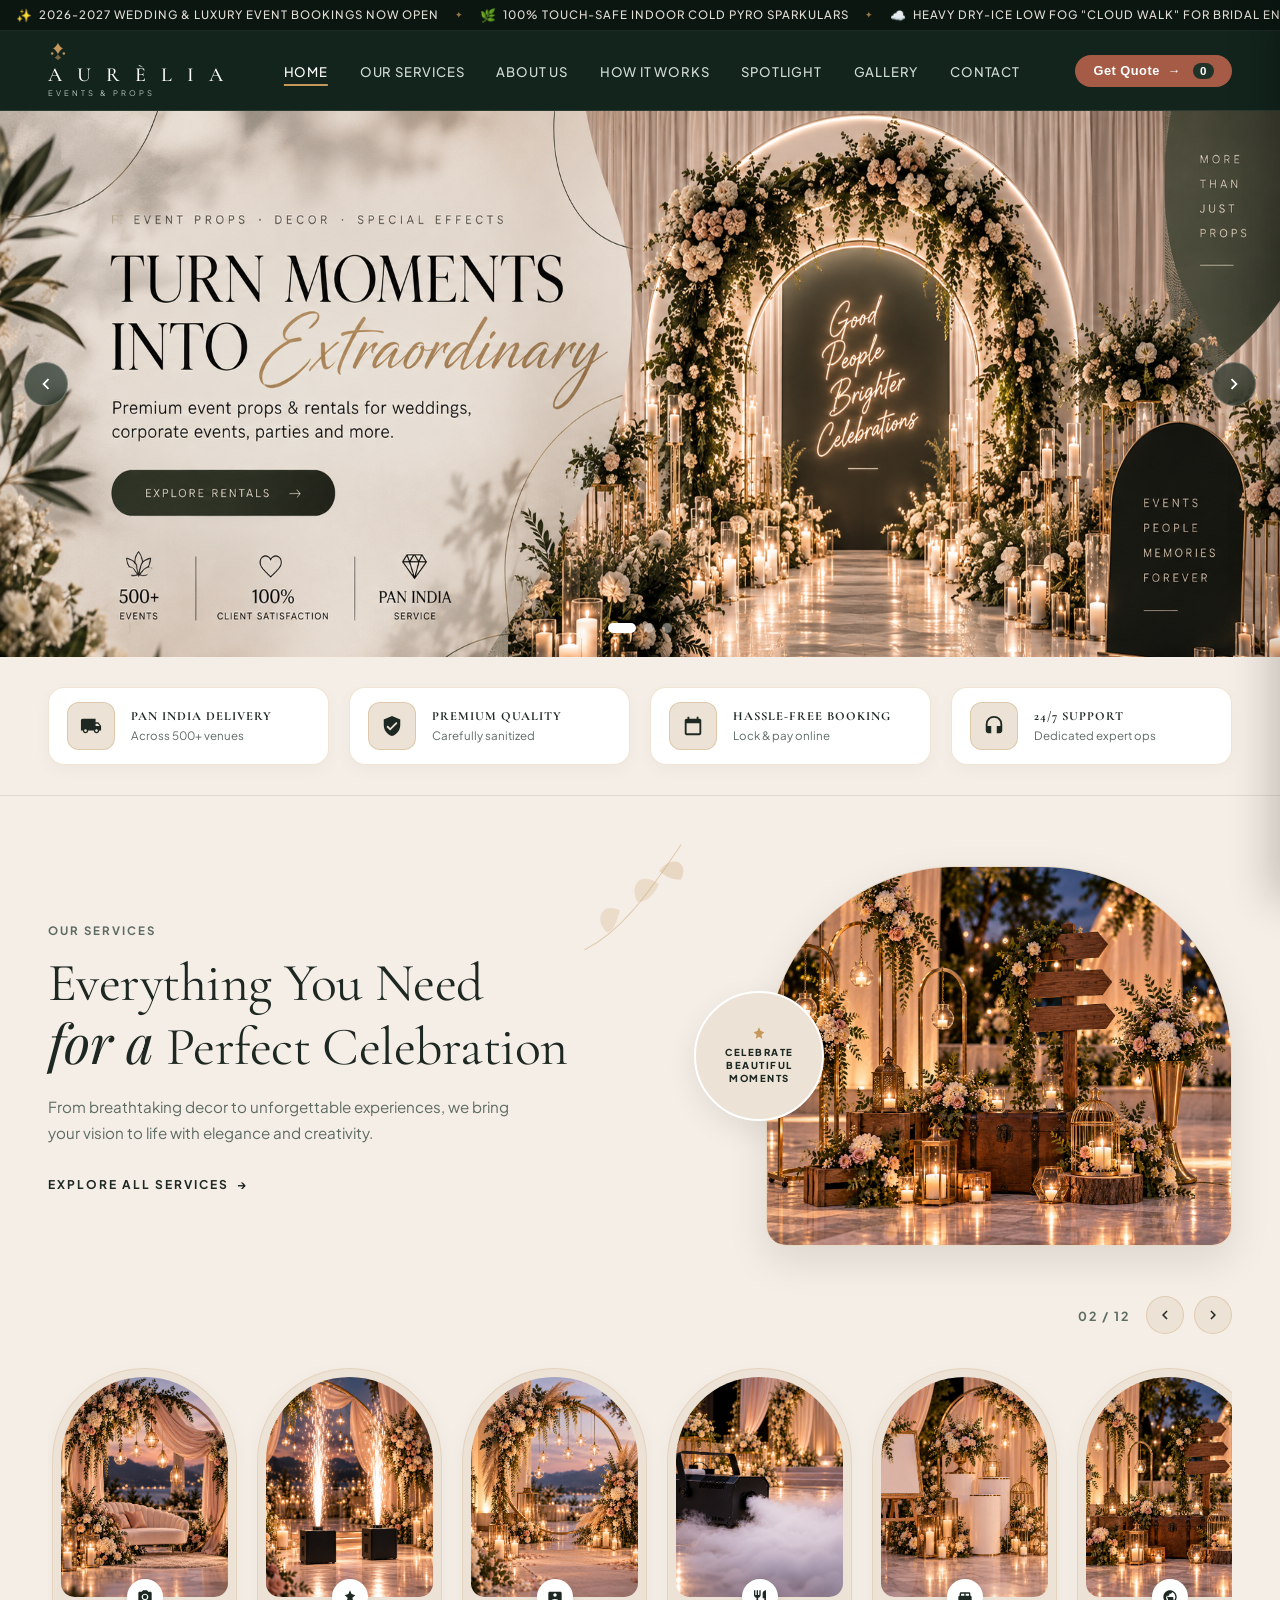
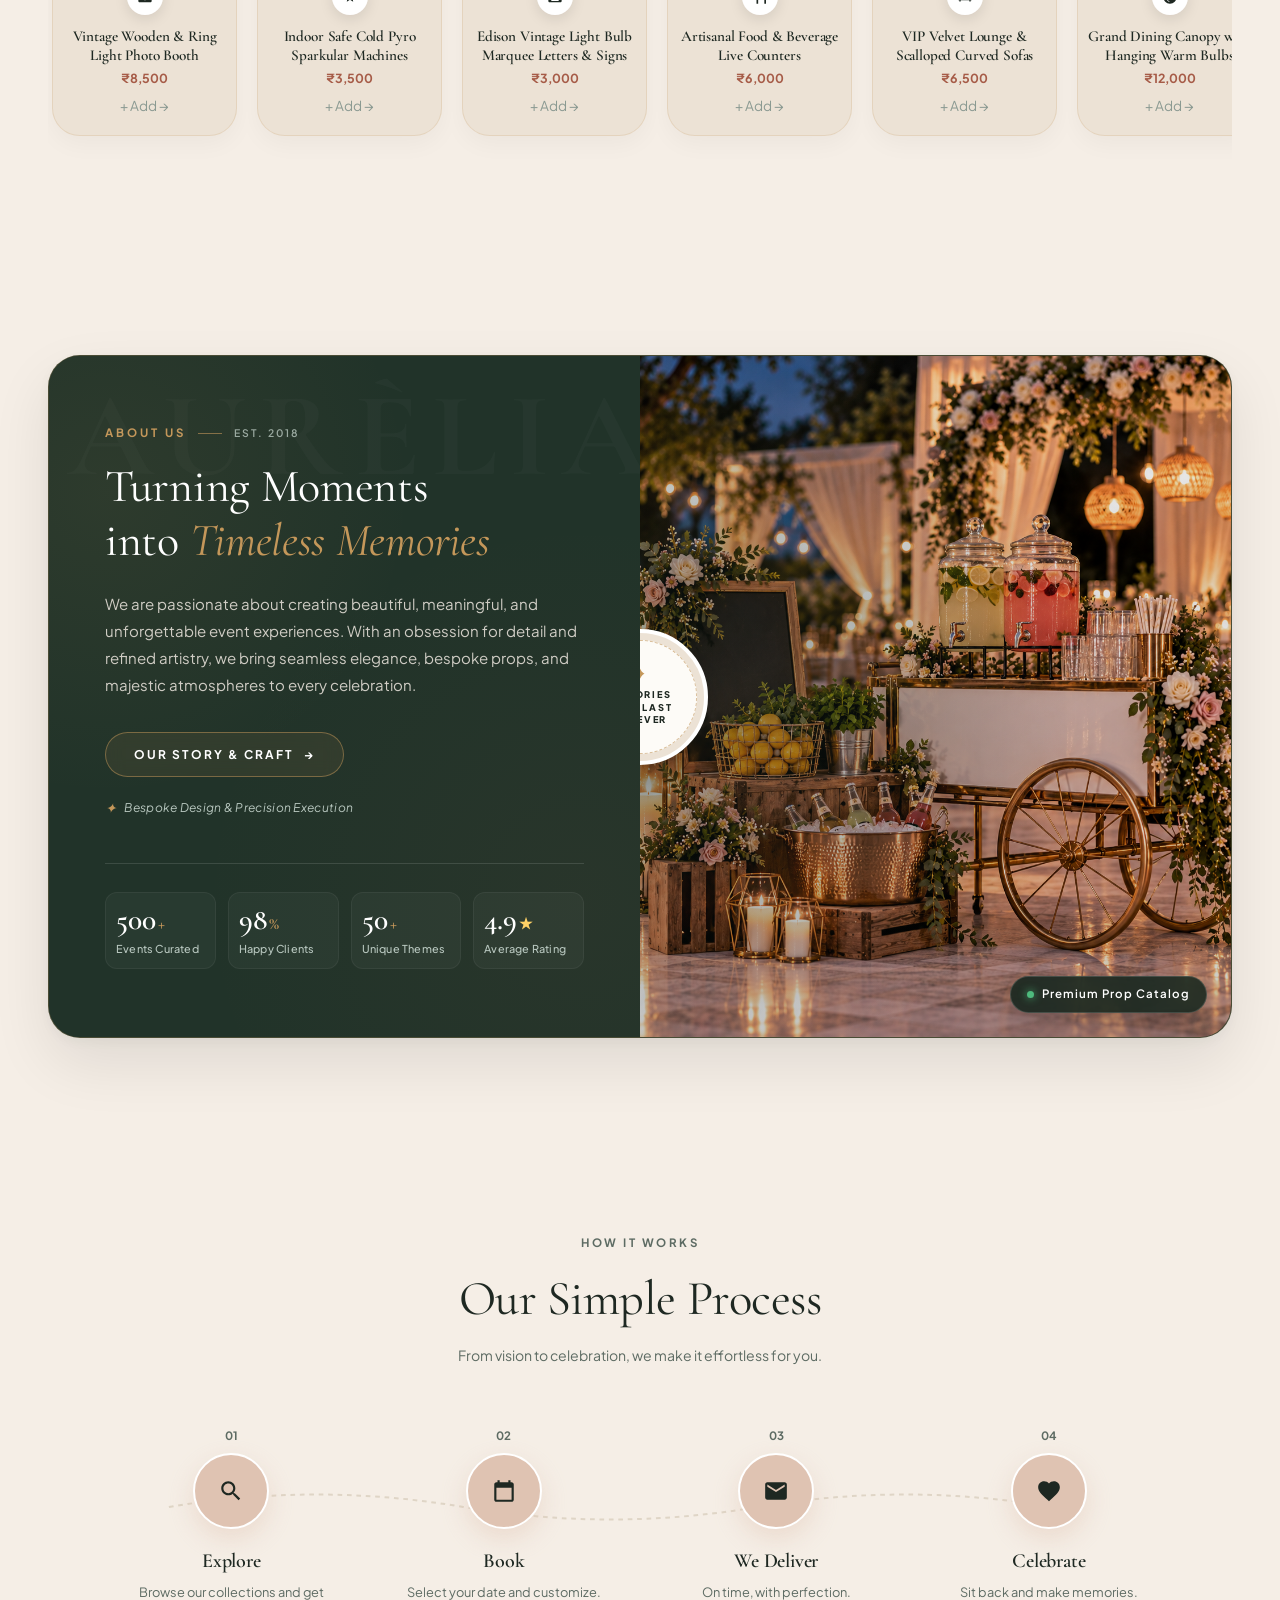
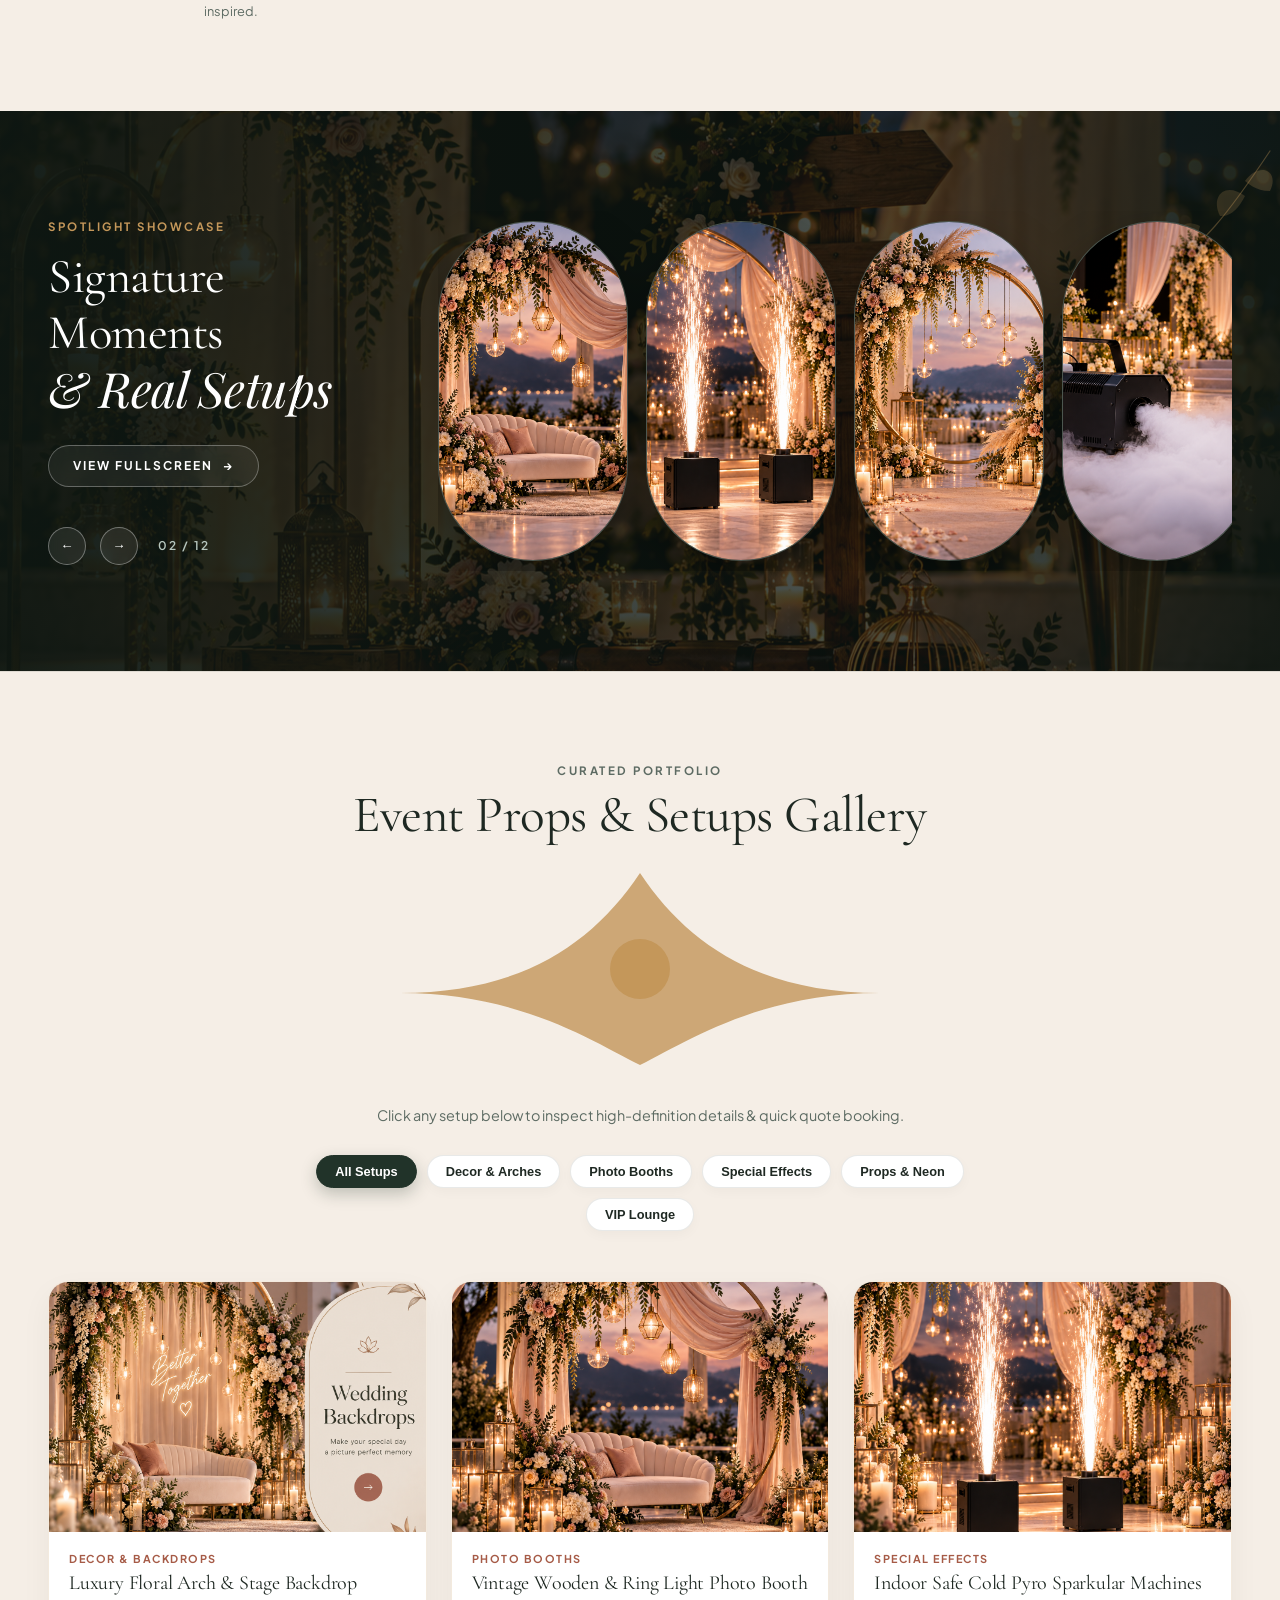
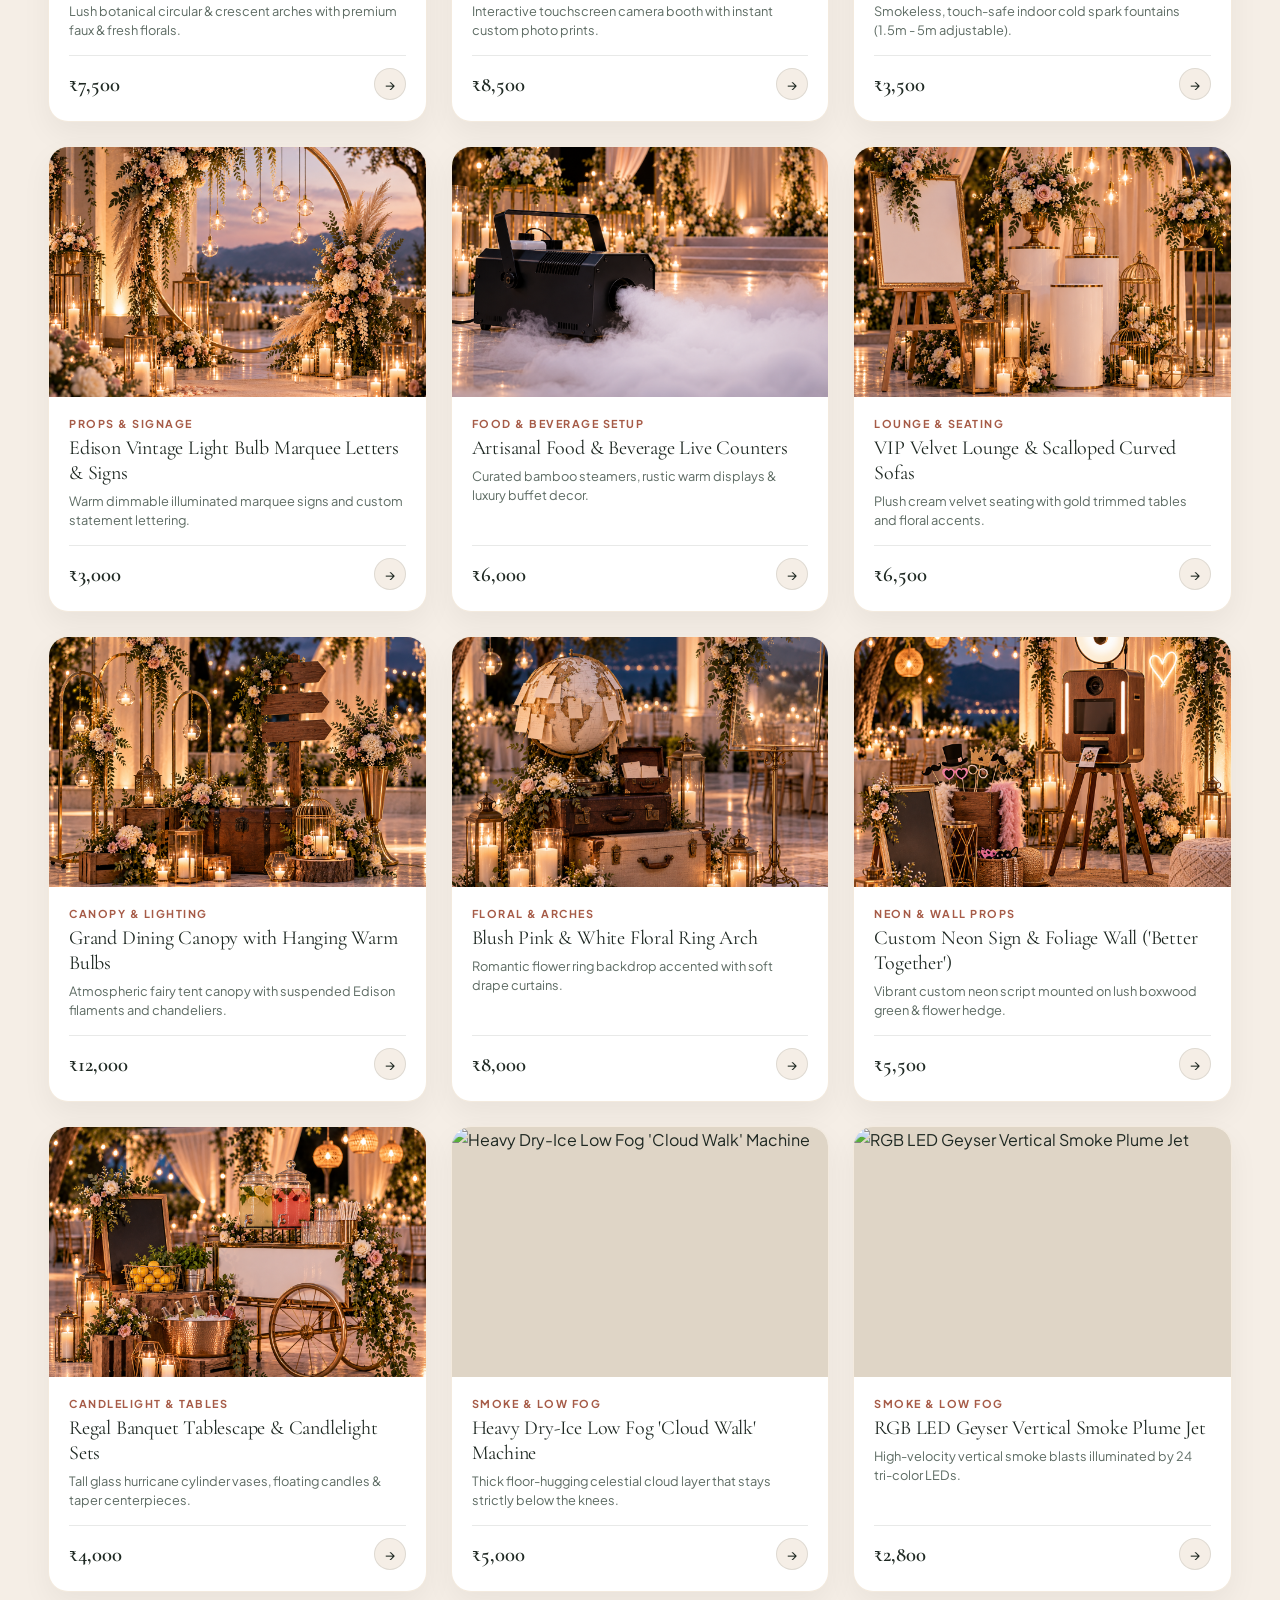
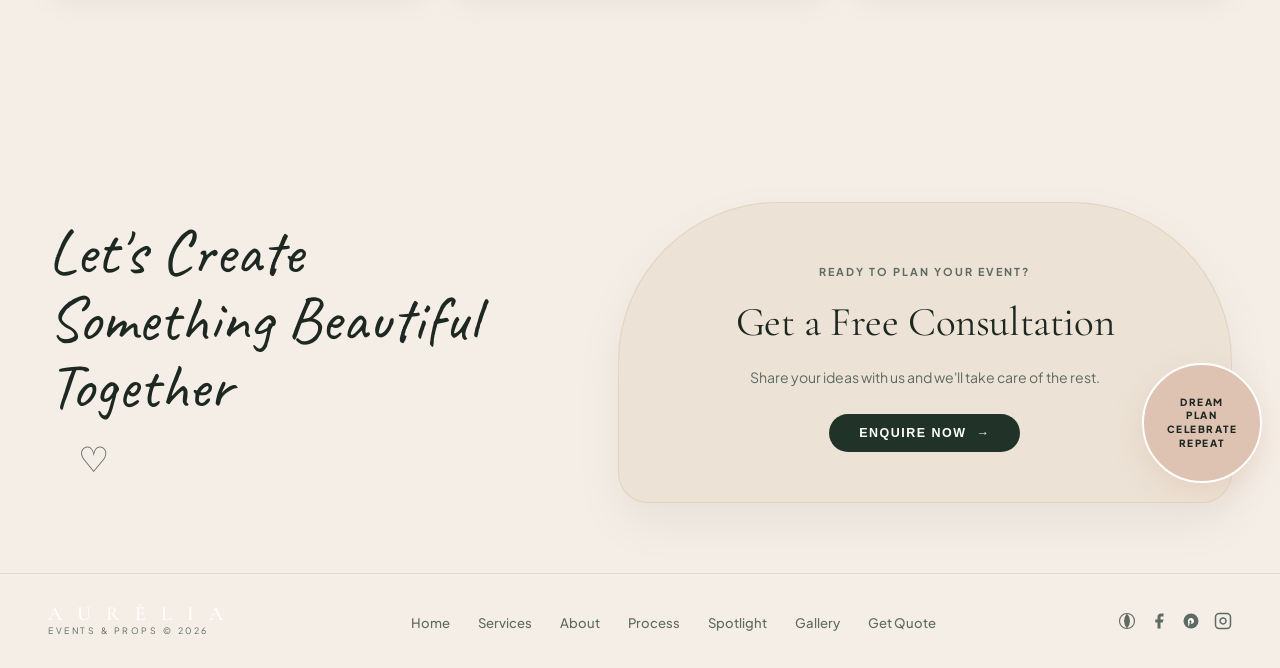
==== commit 661d77e4: "Enhance About Us section with luxury styling, glassmorphism, and gold accents" ====
--- a/index.html
+++ b/index.html
@@ -245,59 +245,85 @@
 
   <!-- 6. "ABOUT US / TURNING MOMENTS INTO TIMELESS MEMORIES" SECTION -->
   <section id="about" class="about-moments-section">
-    <div class="container about-moments-grid">
-      
-      <!-- Left: Deep Emerald Card with Scalloped Curved Cutout & Stats Grid -->
-      <div class="about-emerald-content">
-        <span class="about-eyebrow">ABOUT US</span>
-        <h2 class="about-headline">Turning Moments<br>into <em>Timeless Memories</em></h2>
-        <p class="about-desc">
-          We are passionate about creating beautiful, meaningful and unforgettable event experiences. With a keen eye for detail and a taste for aesthetics, we bring creativity, quality and seamless execution to every celebration.
-        </p>
-
-        <a href="#process" class="btn-about-story">
-          <span>OUR STORY</span>
-          <span class="arrow-glyph">&rarr;</span>
-        </a>
-
-        <!-- 4 Metric Counters -->
-        <div class="about-metrics-row">
-          <div class="metric-item">
-            <span class="metric-number">500+</span>
-            <span class="metric-label">Events Curated</span>
-          </div>
-          <div class="metric-item">
-            <span class="metric-number">98%</span>
-            <span class="metric-label">Happy Clients</span>
-          </div>
-          <div class="metric-item">
-            <span class="metric-number">50+</span>
-            <span class="metric-label">Unique Themes</span>
-          </div>
-          <div class="metric-item">
-            <span class="metric-number">4.9 ★</span>
-            <span class="metric-label">Average Rating</span>
-          </div>
-        </div>
-      </div>
-
-      <!-- Right: Warm Candlelit Dining Photo with Floating Center Seal -->
-      <div class="about-visual-side">
-        <div class="about-photo-wrapper">
-          <img src="images/products/ChatGPT Image Sep 8, 2026, 03_16_52 PM.png" alt="Candlelit Banquet Wedding Table Setup" />
-        </div>
+    <div class="container">
+      <div class="about-moments-grid">
         
-        <!-- Overlapping Center Round Seal Badge -->
-        <div class="about-round-seal">
-          <svg class="seal-flower-icon" viewBox="0 0 24 24"><path d="M12 2C12 2 14 7 18 9C14 10.5 12 16 12 16C12 16 10 10.5 6 9C10 7 12 2 12 2Z" fill="#C4975A"/></svg>
-          <div class="seal-text-inner">
-            <span>MEMORIES</span>
-            <span>THAT LAST</span>
-            <span>FOREVER</span>
-          </div>
-        </div>
-      </div>
-
+        <!-- Left: Deep Emerald Card with Scalloped Curved Cutout & Stats Grid -->
+        <div class="about-emerald-content">
+          <!-- Subtle Luxury Watermark -->
+          <span class="about-bg-watermark">AURÈLIA</span>
+
+          <div class="about-eyebrow-wrap">
+            <span class="about-eyebrow">ABOUT US</span>
+            <span class="about-eyebrow-divider"></span>
+            <span class="about-eyebrow-sub">EST. 2018</span>
+          </div>
+
+          <h2 class="about-headline">Turning Moments<br>into <em>Timeless Memories</em></h2>
+          
+          <p class="about-desc">
+            We are passionate about creating beautiful, meaningful, and unforgettable event experiences. With an obsession for detail and refined artistry, we bring seamless elegance, bespoke props, and majestic atmospheres to every celebration.
+          </p>
+
+          <div class="about-action-row">
+            <a href="#process" class="btn-about-story">
+              <span>OUR STORY &amp; CRAFT</span>
+              <span class="arrow-glyph">&rarr;</span>
+            </a>
+            <div class="about-signature-note">
+              <span class="signature-icon">✦</span>
+              <span class="signature-text">Bespoke Design &amp; Precision Execution</span>
+            </div>
+          </div>
+
+          <!-- 4 Metric Counters with Glassmorphic Cards -->
+          <div class="about-metrics-row">
+            <div class="metric-item">
+              <span class="metric-number">500<small>+</small></span>
+              <span class="metric-label">Events Curated</span>
+            </div>
+            <div class="metric-item">
+              <span class="metric-number">98<small>%</small></span>
+              <span class="metric-label">Happy Clients</span>
+            </div>
+            <div class="metric-item">
+              <span class="metric-number">50<small>+</small></span>
+              <span class="metric-label">Unique Themes</span>
+            </div>
+            <div class="metric-item">
+              <span class="metric-number">4.9 <small class="gold-star">★</small></span>
+              <span class="metric-label">Average Rating</span>
+            </div>
+          </div>
+        </div>
+
+        <!-- Right: Warm Candlelit Dining Photo with Floating Center Seal & Gradient Vignette -->
+        <div class="about-visual-side">
+          <div class="about-photo-wrapper">
+            <img src="images/products/ChatGPT Image Sep 8, 2026, 03_16_52 PM.png" alt="Candlelit Banquet Wedding Table Setup" />
+            <div class="about-photo-overlay"></div>
+          </div>
+          
+          <!-- Overlapping Center Round Seal Badge with Spinning Ring -->
+          <div class="about-round-seal">
+            <div class="seal-inner-circle">
+              <svg class="seal-flower-icon" viewBox="0 0 24 24"><path d="M12 2C12 2 14 7 18 9C14 10.5 12 16 12 16C12 16 10 10.5 6 9C10 7 12 2 12 2Z" fill="#C4975A"/></svg>
+              <div class="seal-text-inner">
+                <span>MEMORIES</span>
+                <span>THAT LAST</span>
+                <span>FOREVER</span>
+              </div>
+            </div>
+          </div>
+
+          <!-- Floating Experience Pill Bottom Right -->
+          <div class="about-floating-chip">
+            <span class="chip-dot"></span>
+            <span>Premium Prop Catalog</span>
+          </div>
+        </div>
+
+      </div>
     </div>
   </section>
 
--- a/styles.css
+++ b/styles.css
@@ -171,6 +171,8 @@
   align-items: flex-start;
   text-decoration: none;
   gap: 2px;
+  flex-shrink: 0;
+  white-space: nowrap;
 }
 
 .logo-icon-svg {
@@ -187,6 +189,7 @@
   color: #FFFFFF;
   line-height: 1;
   font-weight: 500;
+  white-space: nowrap;
 }
 
 .aurelia-brand-sub {
@@ -194,6 +197,7 @@
   letter-spacing: 3px;
   color: var(--text-light-muted);
   text-transform: uppercase;
+  white-space: nowrap;
 }
 
 .aurelia-nav-menu {
@@ -263,9 +267,7 @@
    ========================================================================== */
 .hero-banners-section {
   position: relative;
-  width: 100vw;
-  margin-left: calc(-50vw + 50%);
-  margin-right: calc(-50vw + 50%);
+  width: 100%;
   background-color: #0E1A14;
   overflow: hidden;
 }
@@ -301,7 +303,10 @@
 .hero-image-slide img {
   width: 100%;
   height: auto;
-  max-height: 75vh;
+  min-height: 220px;
+  max-height: 84vh; /* Increased height by 12% */
+  transform: scaleY(1.12); /* Stretched 12% from bottom */
+  transform-origin: top center;
   object-fit: cover;
   display: block;
 }
@@ -342,7 +347,7 @@
 
 .hero-slide-indicators {
   position: absolute;
-  bottom: 20px;
+  bottom: 24px;
   left: 50%;
   transform: translateX(-50%);
   display: flex;
@@ -370,9 +375,11 @@
    4. TOP TRUST FEATURE BADGES BAR (4 CARDS)
    ========================================================================== */
 .trust-features-bar {
-  padding: 24px 0;
+  padding: 30px 0;
   background-color: var(--bg-cream-main);
   border-bottom: 1px solid var(--border-cream);
+  position: relative;
+  z-index: 5;
 }
 
 .trust-features-container {
@@ -384,32 +391,48 @@
 .trust-feat-item {
   display: flex;
   align-items: center;
-  gap: 14px;
-  padding: 10px 14px;
+  gap: 16px;
+  padding: 14px 18px;
+  background: #FFFFFF;
+  border-radius: 16px;
+  border: 1px solid rgba(196, 151, 90, 0.25);
+  box-shadow: 0 6px 18px rgba(0, 0, 0, 0.03);
+  transition: all var(--transition-smooth);
+}
+
+.trust-feat-item:hover {
+  transform: translateY(-4px);
+  box-shadow: 0 12px 28px rgba(0, 0, 0, 0.08);
+  border-color: var(--color-gold);
+}
+
+.trust-feat-icon {
+  width: 48px;
+  height: 48px;
   border-radius: 12px;
-  transition: transform var(--transition-smooth);
-}
-
-.trust-feat-item:hover {
-  transform: translateY(-2px);
-}
-
-.trust-feat-icon {
-  width: 44px;
-  height: 44px;
-  border-radius: 10px;
   background: var(--bg-cream-card);
-  border: 1px solid rgba(196, 151, 90, 0.3);
+  border: 1px solid rgba(196, 151, 90, 0.35);
   display: flex;
   align-items: center;
   justify-content: center;
   flex-shrink: 0;
+  transition: all 0.3s ease;
+}
+
+.trust-feat-item:hover .trust-feat-icon {
+  background: var(--color-terracotta);
+  border-color: var(--color-terracotta);
 }
 
 .trust-feat-icon svg {
-  width: 20px;
-  height: 20px;
+  width: 22px;
+  height: 22px;
   fill: var(--text-dark);
+  transition: fill 0.3s ease;
+}
+
+.trust-feat-item:hover .trust-feat-icon svg {
+  fill: #FFFFFF;
 }
 
 .trust-feat-content {
@@ -418,9 +441,9 @@
 }
 
 .trust-feat-title {
-  font-size: 0.76rem;
+  font-size: 0.78rem;
   font-weight: 700;
-  letter-spacing: 0.8px;
+  letter-spacing: 1px;
   color: var(--text-dark);
   text-transform: uppercase;
 }
@@ -737,62 +760,120 @@
    6. "ABOUT US / TURNING MOMENTS INTO TIMELESS MEMORIES" SECTION
    ========================================================================== */
 .about-moments-section {
-  padding: 80px 0;
+  padding: 100px 0;
   background-color: var(--bg-cream-main);
+  position: relative;
 }
 
 .about-moments-grid {
   display: grid;
   grid-template-columns: 1fr 1fr;
   align-items: stretch;
-  border-radius: 28px;
+  border-radius: 32px;
   overflow: hidden;
-  box-shadow: 0 20px 50px rgba(0, 0, 0, 0.08);
-}
-
-/* Left: Deep Emerald Card with Scalloped Curve */
+  box-shadow: 0 25px 60px rgba(0, 0, 0, 0.09), 0 4px 12px rgba(33, 51, 41, 0.04);
+  border: 1px solid rgba(196, 151, 90, 0.25);
+  background: var(--bg-emerald-deep);
+}
+
+/* Left: Deep Emerald Card with Watermark and Gold Detail */
 .about-emerald-content {
   background-color: var(--bg-emerald-deep);
+  background-image: radial-gradient(circle at 10% 20%, rgba(196, 151, 90, 0.08) 0%, transparent 40%),
+                    radial-gradient(circle at 90% 80%, rgba(166, 91, 71, 0.06) 0%, transparent 50%);
   color: #FFFFFF;
-  padding: 60px 50px;
+  padding: 68px 56px;
   display: flex;
   flex-direction: column;
   justify-content: center;
   position: relative;
+  overflow: hidden;
+}
+
+.about-bg-watermark {
+  position: absolute;
+  top: 20px;
+  right: -20px;
+  font-family: var(--font-serif);
+  font-size: 7.5rem;
+  font-weight: 700;
+  color: rgba(255, 255, 255, 0.025);
+  letter-spacing: 12px;
+  pointer-events: none;
+  line-height: 1;
+  user-select: none;
+}
+
+.about-eyebrow-wrap {
+  display: flex;
+  align-items: center;
+  gap: 12px;
+  margin-bottom: 16px;
 }
 
 .about-eyebrow {
   font-size: 0.72rem;
   font-weight: 700;
-  letter-spacing: 2.5px;
+  letter-spacing: 3px;
   text-transform: uppercase;
+  color: var(--color-gold);
+}
+
+.about-eyebrow-divider {
+  width: 24px;
+  height: 1px;
+  background: var(--color-gold);
+  opacity: 0.6;
+}
+
+.about-eyebrow-sub {
+  font-size: 0.65rem;
+  font-weight: 600;
+  letter-spacing: 2px;
   color: var(--text-light-muted);
-  margin-bottom: 12px;
+  opacity: 0.8;
 }
 
 .about-headline {
   font-family: var(--font-serif);
-  font-size: clamp(2.4rem, 3.8vw, 3.2rem);
-  line-height: 1.15;
+  font-size: clamp(2.3rem, 3.6vw, 3.1rem);
+  line-height: 1.18;
   color: #FFFFFF;
-  margin-bottom: 20px;
+  margin-bottom: 22px;
+  letter-spacing: -0.3px;
+}
+
+.about-headline em {
+  font-family: var(--font-serif);
+  font-style: italic;
+  color: var(--color-gold);
+  font-weight: 400;
 }
 
 .about-desc {
-  font-size: 0.92rem;
-  color: var(--text-light-muted);
-  line-height: 1.75;
-  margin-bottom: 30px;
-  max-width: 480px;
+  font-size: 0.94rem;
+  color: rgba(245, 238, 230, 0.82);
+  line-height: 1.8;
+  margin-bottom: 34px;
+  max-width: 500px;
+}
+
+.about-action-row {
+  display: flex;
+  align-items: center;
+  flex-wrap: wrap;
+  gap: 20px;
+  margin-bottom: 44px;
 }
 
 .btn-about-story {
   display: inline-flex;
   align-items: center;
   gap: 10px;
-  padding: 10px 24px;
+  padding: 12px 28px;
   border-radius: var(--radius-pill);
-  border: 1px solid rgba(255, 255, 255, 0.3);
+  border: 1px solid rgba(196, 151, 90, 0.5);
+  background: rgba(196, 151, 90, 0.1);
   color: #FFFFFF;
   text-decoration: none;
   font-size: 0.75rem;
@@ -800,64 +881,127 @@
   letter-spacing: 2px;
   text-transform: uppercase;
   width: fit-content;
-  margin-bottom: 44px;
-  transition: all 0.3s ease;
+  backdrop-filter: blur(8px);
+  transition: all 0.3s cubic-bezier(0.16, 1, 0.3, 1);
 }
 
 .btn-about-story:hover {
   background: var(--color-terracotta);
   border-color: var(--color-terracotta);
+  box-shadow: 0 8px 20px rgba(166, 91, 71, 0.35);
+  transform: translateY(-2px);
+}
+
+.btn-about-story .arrow-glyph {
+  transition: transform 0.25s ease;
 }
 
 .btn-about-story:hover .arrow-glyph {
   transform: translateX(4px);
 }
 
+.about-signature-note {
+  display: flex;
+  align-items: center;
+  gap: 8px;
+  color: var(--text-light-muted);
+  font-size: 0.75rem;
+  font-style: italic;
+  letter-spacing: 0.3px;
+}
+
+.signature-icon {
+  color: var(--color-gold);
+  font-size: 0.85rem;
+}
+
+/* 4 Metric Counters as Refined Cards */
 .about-metrics-row {
   display: grid;
   grid-template-columns: repeat(4, 1fr);
-  gap: 16px;
-  padding-top: 30px;
-  border-top: 1px solid rgba(255, 255, 255, 0.15);
+  gap: 12px;
+  padding-top: 28px;
+  border-top: 1px solid rgba(255, 255, 255, 0.12);
 }
 
 .metric-item {
   display: flex;
   flex-direction: column;
+  background: rgba(255, 255, 255, 0.035);
+  padding: 12px 10px 10px;
+  border-radius: 12px;
+  border: 1px solid rgba(255, 255, 255, 0.05);
+  transition: all 0.3s ease;
+}
+
+.metric-item:hover {
+  background: rgba(255, 255, 255, 0.08);
+  border-color: rgba(196, 151, 90, 0.3);
+  transform: translateY(-3px);
 }
 
 .metric-number {
   font-family: var(--font-serif);
-  font-size: 1.9rem;
+  font-size: 1.85rem;
   font-weight: 600;
   color: #FFFFFF;
   line-height: 1;
   margin-bottom: 6px;
+  display: flex;
+  align-items: baseline;
+  gap: 2px;
+}
+
+.metric-number small {
+  font-size: 1.1rem;
+  color: var(--color-gold);
+}
+
+.metric-number small.gold-star {
+  font-size: 0.95rem;
+  color: #FFD166;
 }
 
 .metric-label {
   font-size: 0.68rem;
+  font-weight: 500;
   color: var(--text-light-muted);
   text-transform: capitalize;
-}
-
-/* Right: Photo Frame with Floating Center Seal */
+  letter-spacing: 0.2px;
+}
+
+/* Right: Photo Frame with Floating Center Seal & Experience Chip */
 .about-visual-side {
   position: relative;
-  background: #2D3A32;
+  background: #1B2921;
   overflow: hidden;
+  display: flex;
 }
 
 .about-photo-wrapper {
   width: 100%;
   height: 100%;
-  min-height: 480px;
+  min-height: 520px;
+  position: relative;
 }
 
 .about-photo-wrapper img {
   width: 100%;
   height: 100%;
   object-fit: cover;
+  transition: transform 0.8s cubic-bezier(0.16, 1, 0.3, 1);
+}
+
+.about-moments-grid:hover .about-photo-wrapper img {
+  transform: scale(1.04);
+}
+
+.about-photo-overlay {
+  position: absolute;
+  inset: 0;
+  background: linear-gradient(to bottom, rgba(0,0,0,0.08) 0%, rgba(0,0,0,0.2) 100%),
+              radial-gradient(circle at 10% 50%, rgba(33, 51, 41, 0.4) 0%, transparent 60%);
+  pointer-events: none;
 }
 
 .about-round-seal {
@@ -865,34 +1009,79 @@
   top: 50%;
   left: 0;
   transform: translate(-50%, -50%);
-  width: 140px;
-  height: 140px;
+  width: 136px;
+  height: 136px;
   border-radius: 50%;
-  background: var(--bg-blush-seal);
-  border: 3px solid #FFFFFF;
-  box-shadow: 0 15px 35px rgba(0, 0, 0, 0.15);
+  background: var(--bg-cream-card);
+  border: 4px solid #FFFFFF;
+  box-shadow: 0 16px 40px rgba(0, 0, 0, 0.22);
+  display: flex;
+  align-items: center;
+  justify-content: center;
+  z-index: 10;
+  transition: transform 0.4s ease, box-shadow 0.4s ease;
+}
+
+.about-round-seal:hover {
+  transform: translate(-50%, -50%) scale(1.06) rotate(5deg);
+  box-shadow: 0 20px 50px rgba(0, 0, 0, 0.3);
+}
+
+.seal-inner-circle {
+  width: 114px;
+  height: 114px;
+  border-radius: 50%;
+  border: 1px dashed rgba(196, 151, 90, 0.6);
   display: flex;
   flex-direction: column;
   align-items: center;
   justify-content: center;
   text-align: center;
-  z-index: 10;
+  background: #FDFBF7;
 }
 
 .seal-flower-icon {
   width: 18px;
   height: 18px;
-  margin-bottom: 2px;
+  margin-bottom: 3px;
 }
 
 .seal-text-inner {
   display: flex;
   flex-direction: column;
-  font-size: 0.62rem;
+  font-size: 0.58rem;
   font-weight: 800;
-  letter-spacing: 1.5px;
-  line-height: 1.4;
-  color: var(--text-dark);
+  letter-spacing: 1.8px;
+  line-height: 1.35;
+  color: var(--text-dark);
+}
+
+.about-floating-chip {
+  position: absolute;
+  bottom: 24px;
+  right: 24px;
+  background: rgba(18, 36, 28, 0.85);
+  backdrop-filter: blur(10px);
+  border: 1px solid rgba(255, 255, 255, 0.15);
+  color: #FFFFFF;
+  padding: 8px 16px;
+  border-radius: var(--radius-pill);
+  font-size: 0.72rem;
+  font-weight: 600;
+  letter-spacing: 1px;
+  display: flex;
+  align-items: center;
+  gap: 8px;
+  box-shadow: 0 10px 25px rgba(0, 0, 0, 0.2);
+  z-index: 5;
+}
+
+.chip-dot {
+  width: 7px;
+  height: 7px;
+  border-radius: 50%;
+  background: #4EBA7D;
+  box-shadow: 0 0 8px #4EBA7D;
 }
 
 /* ==========================================================================
@@ -2066,7 +2255,8 @@
   /* Process Timeline */
   .process-steps-timeline {
     grid-template-columns: repeat(2, 1fr);
-    gap: 30px 16px;
+    gap: 28px 16px;
+    max-width: 500px;
   }
   .process-wave-line {
     display: none;
@@ -2184,14 +2374,35 @@
 
 @media (max-width: 480px) {
   .trust-features-container {
-    grid-template-columns: 1fr;
+    grid-template-columns: repeat(2, 1fr);
+    gap: 10px;
+  }
+  .trust-feat-item {
+    padding: 10px 12px;
   }
   .service-arch-pill-card {
     min-width: 140px;
   }
   .process-steps-timeline {
-    grid-template-columns: 1fr;
-    gap: 24px;
+    grid-template-columns: repeat(2, 1fr) !important;
+    gap: 24px 12px;
+    max-width: 100%;
+  }
+  .step-circle-icon {
+    width: 54px;
+    height: 54px;
+    margin-bottom: 12px;
+  }
+  .step-circle-icon svg {
+    width: 18px;
+    height: 18px;
+  }
+  .step-name {
+    font-size: 1.05rem;
+  }
+  .step-desc {
+    font-size: 0.72rem;
+    max-width: 140px;
   }
   .dedicated-gallery-grid {
     grid-template-columns: 1fr;
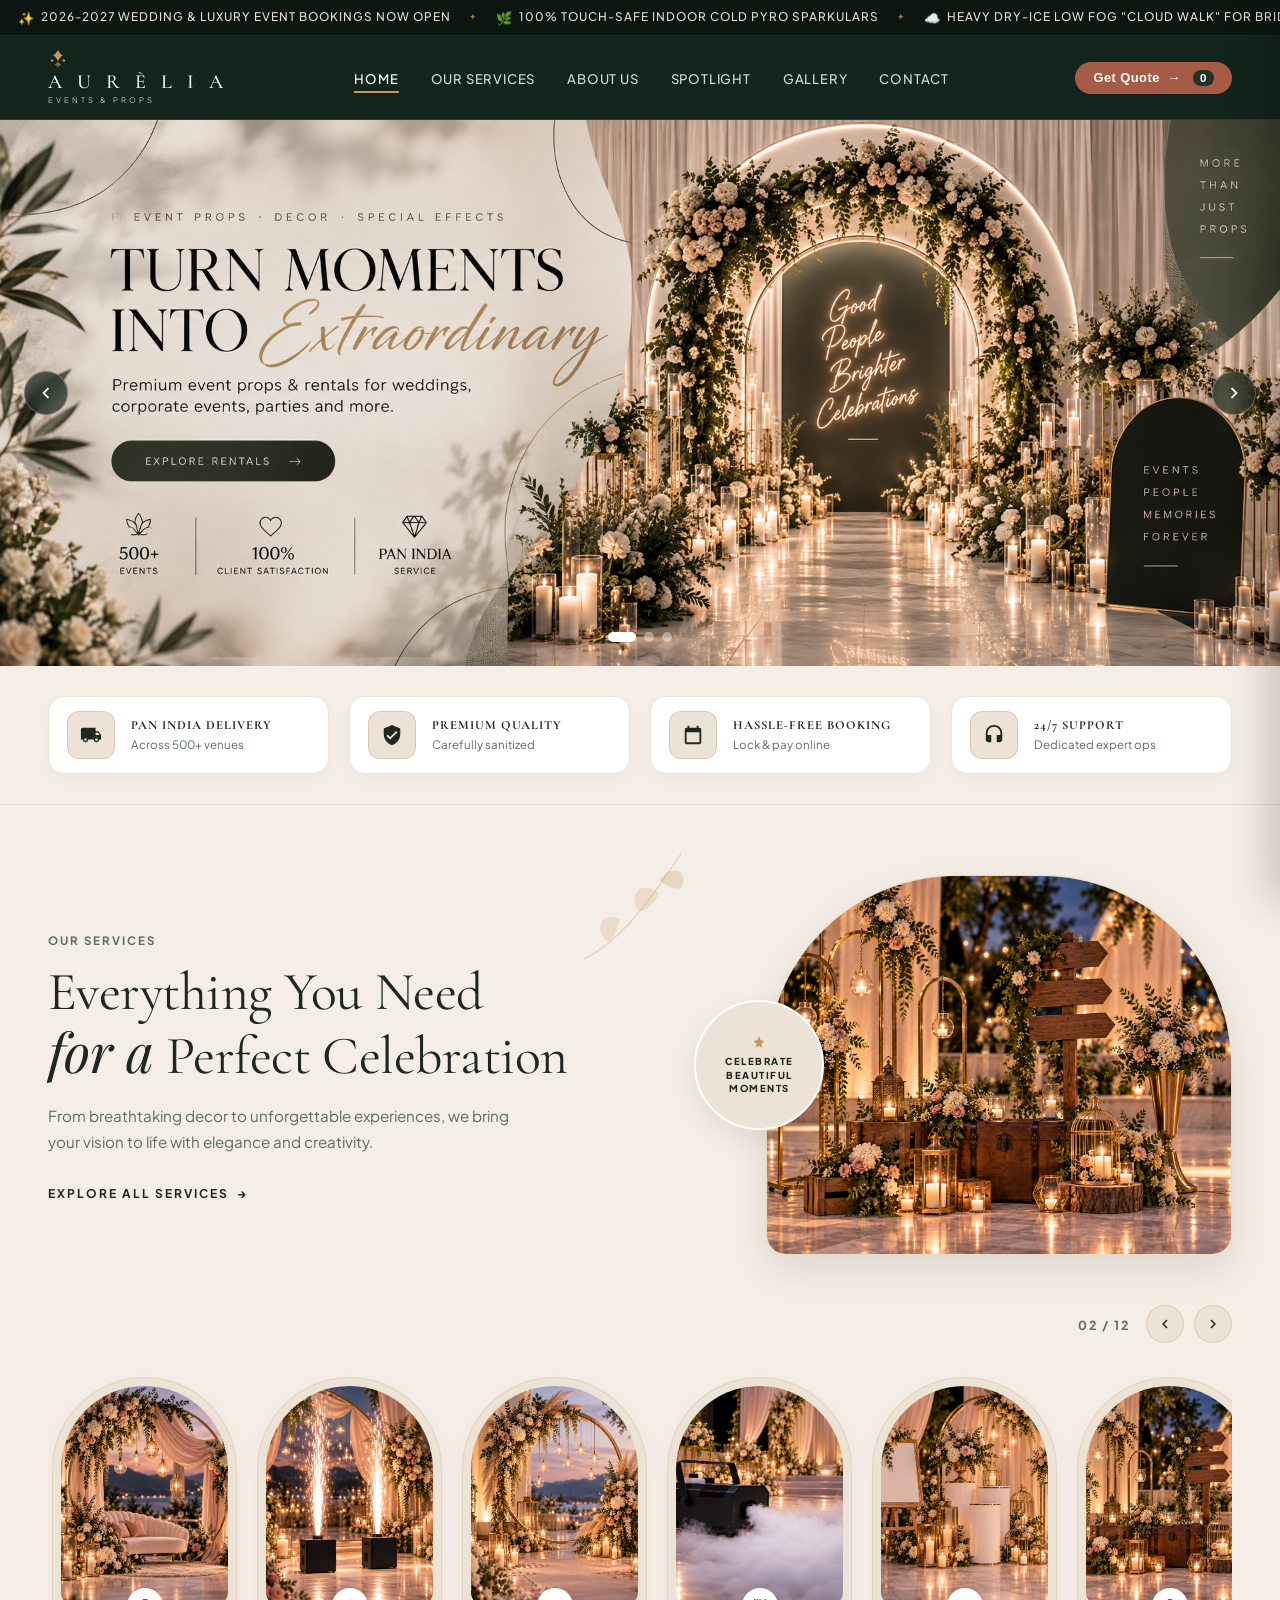
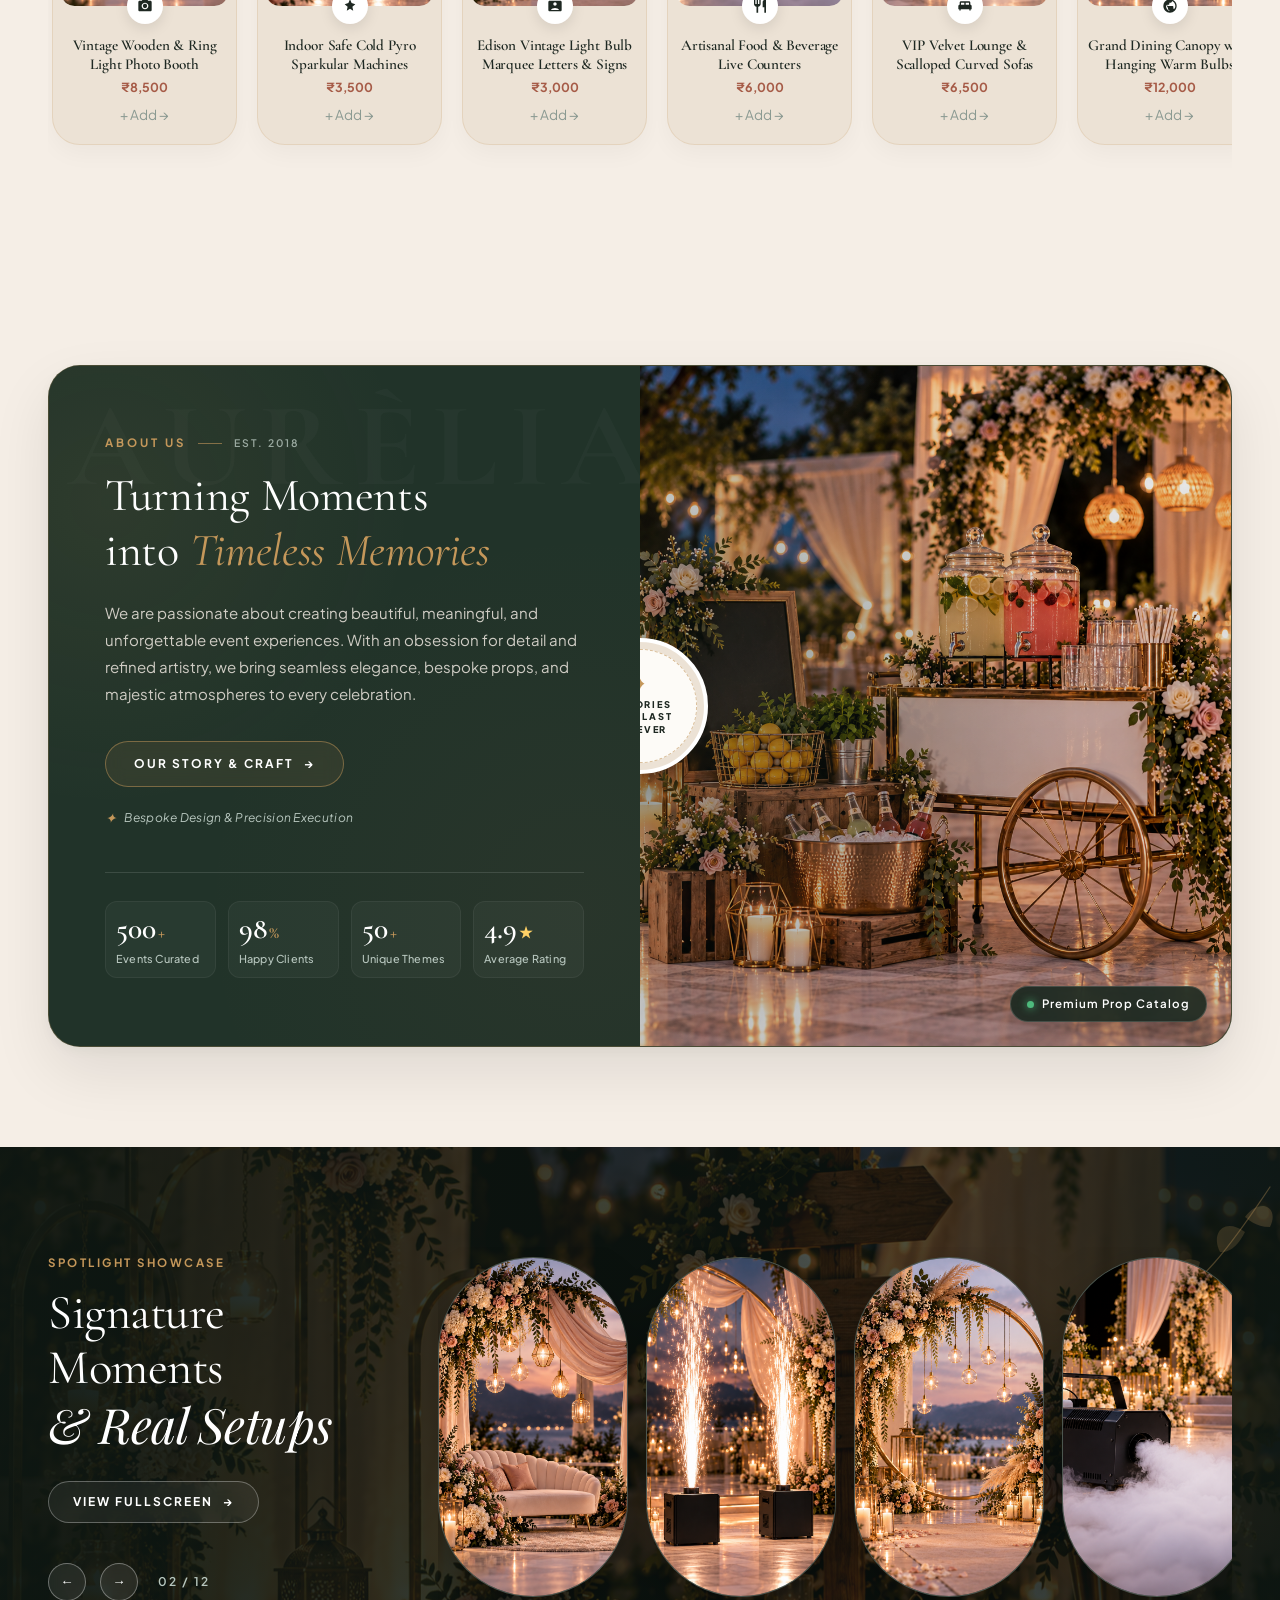
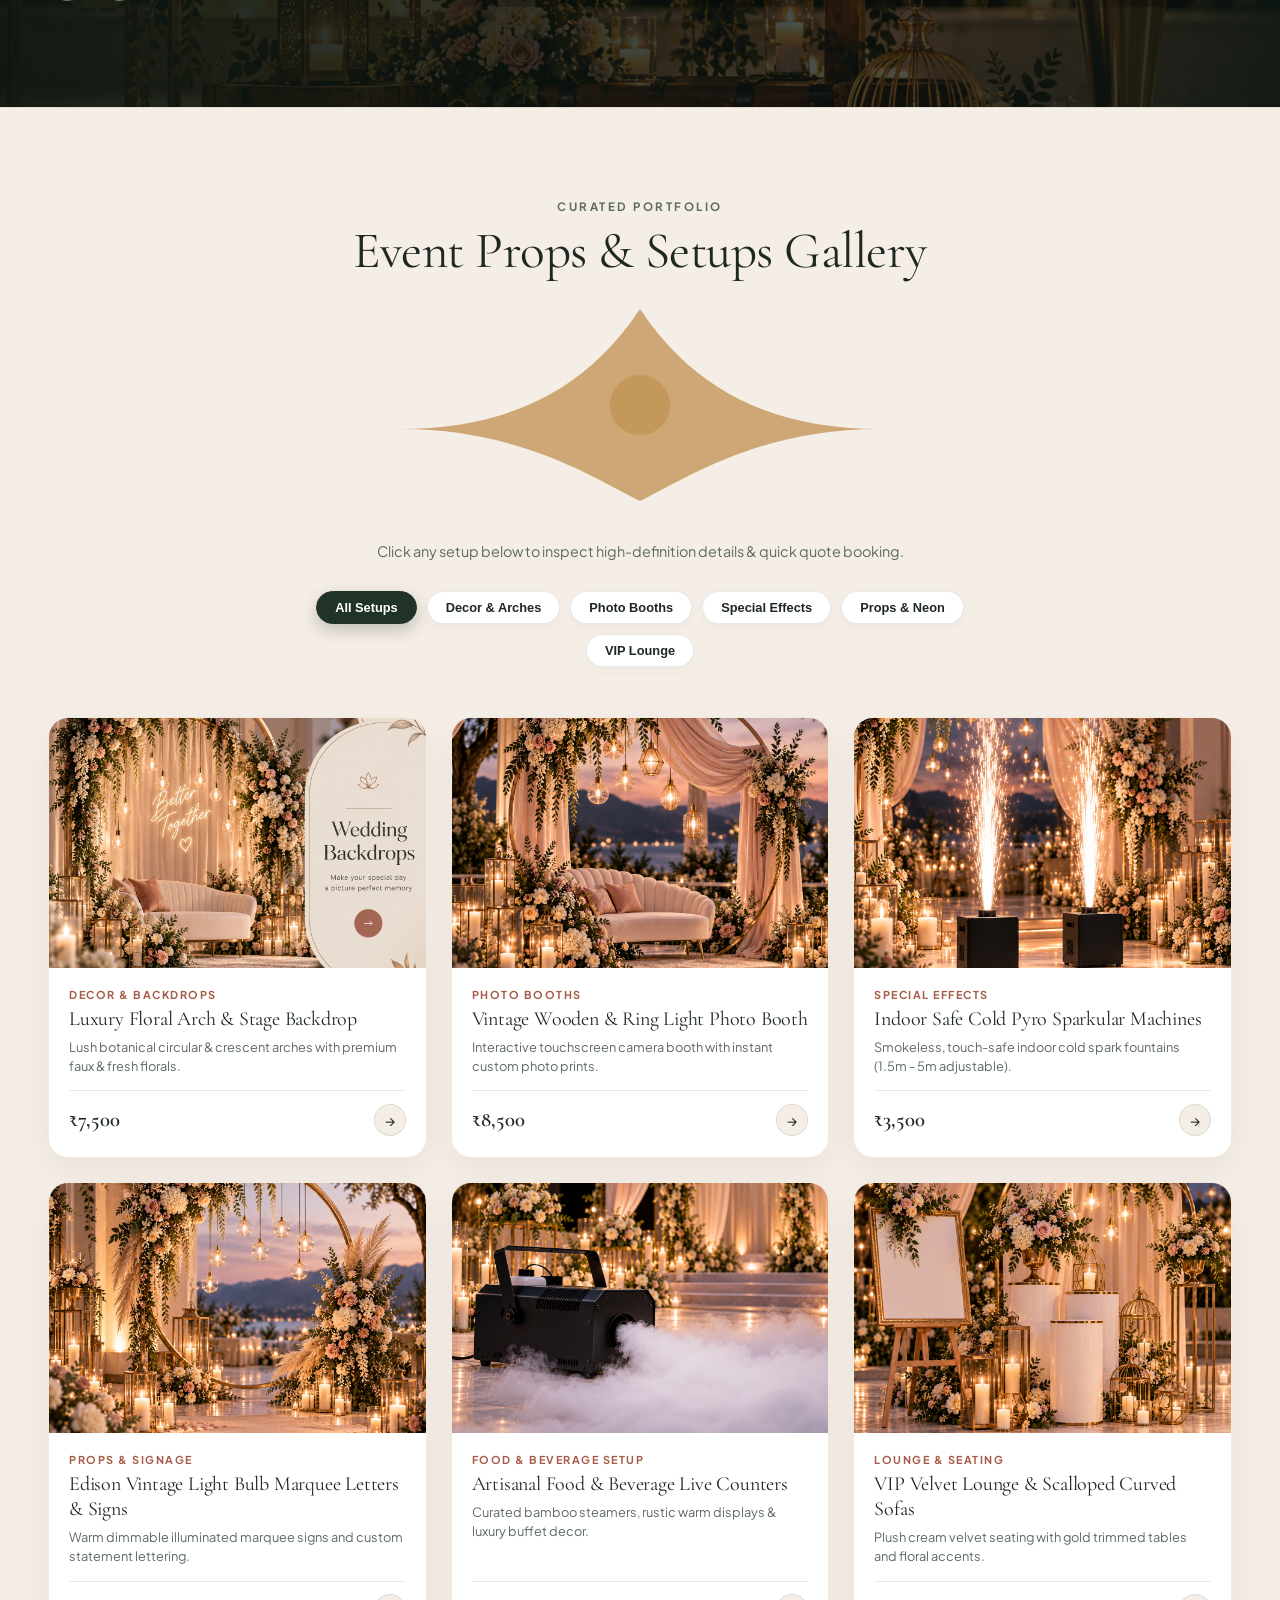
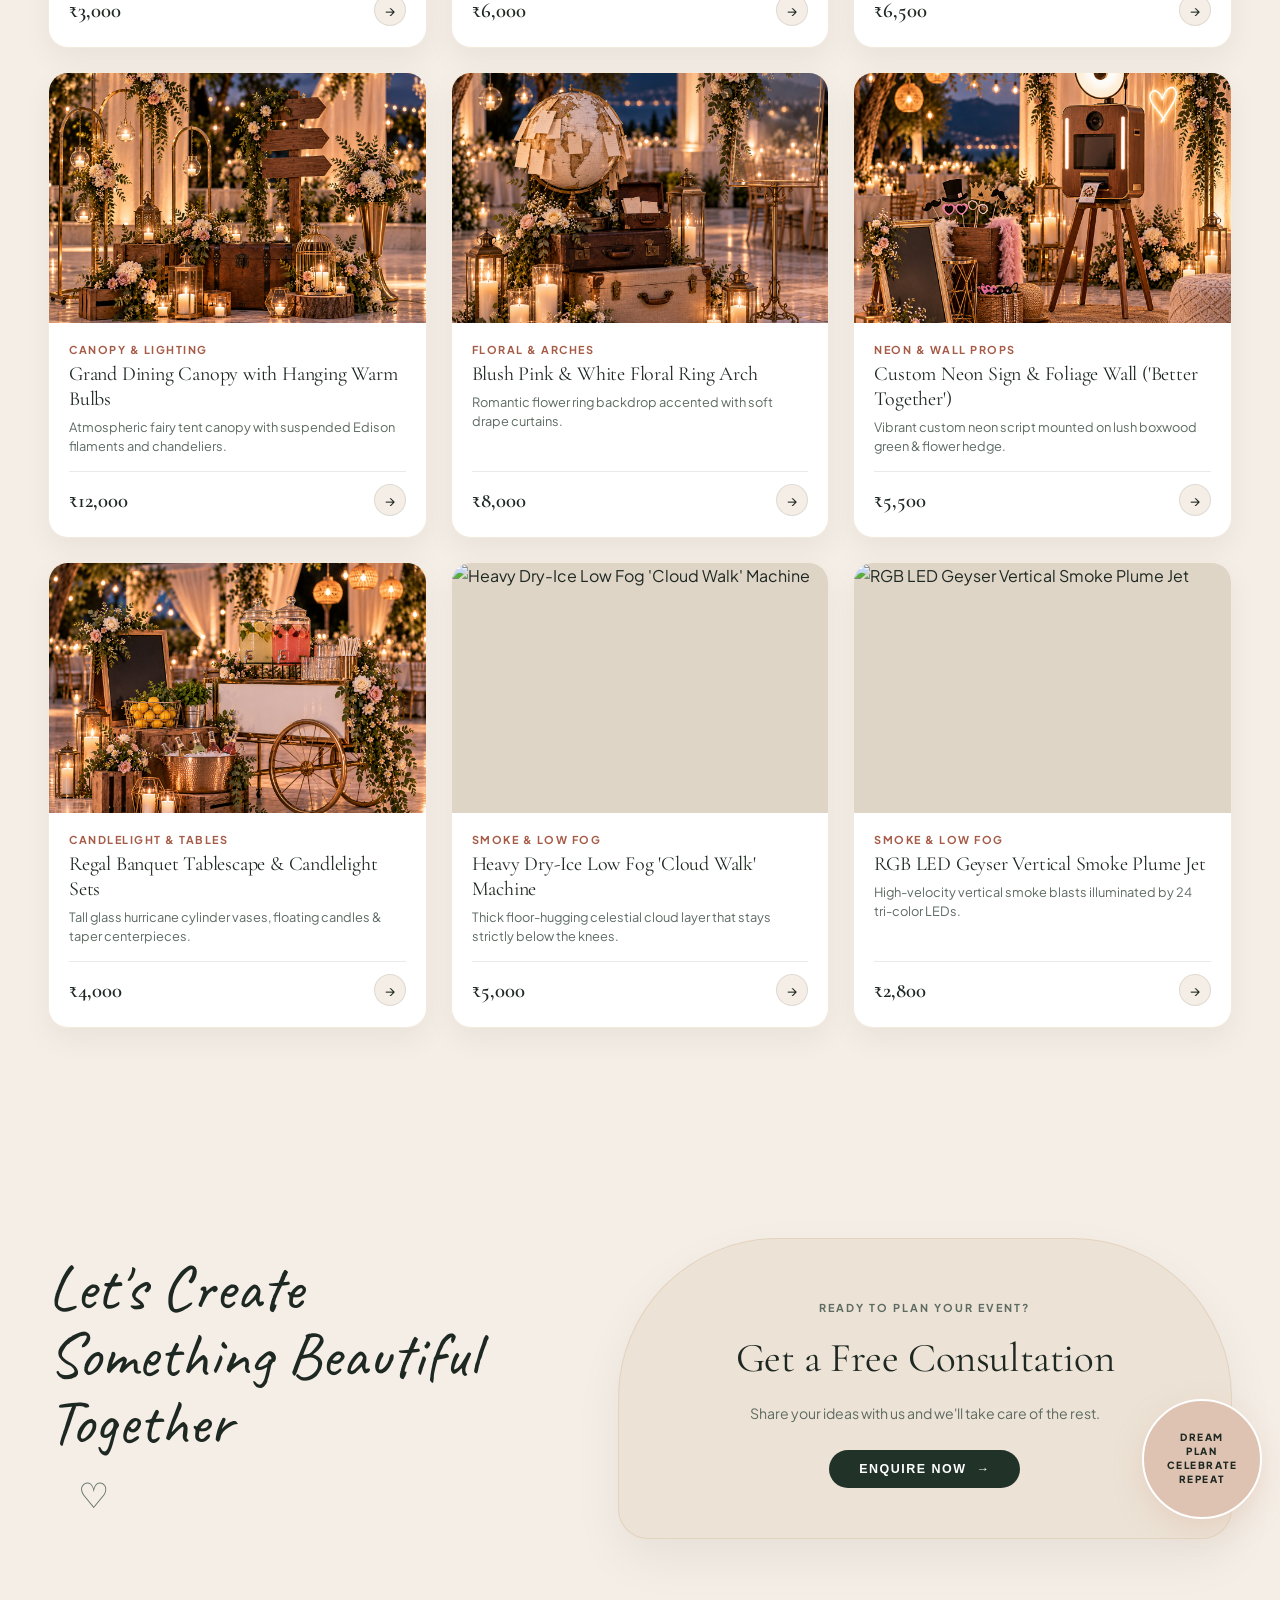
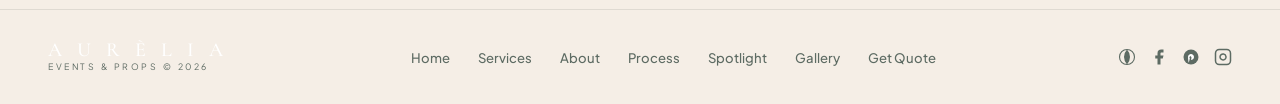
==== commit 81310c5a: "Refine About Us section for modern luxury visual balance on mobile screens and clean navigation" ====
--- a/index.html
+++ b/index.html
@@ -56,7 +56,6 @@
           <li><a href="#hero" class="aurelia-nav-link active">Home</a></li>
           <li><a href="#services" class="aurelia-nav-link">Our Services</a></li>
           <li><a href="#about" class="aurelia-nav-link">About Us</a></li>
-          <li><a href="#process" class="aurelia-nav-link">How It Works</a></li>
           <li><a href="#spotlight" class="aurelia-nav-link">Spotlight</a></li>
           <li><a href="#gallery" class="aurelia-nav-link">Gallery</a></li>
           <li><a href="#contact-cta" class="aurelia-nav-link">Contact</a></li>
@@ -86,7 +85,6 @@
         <li><a href="#hero" onclick="toggleMobileNav()">Home</a></li>
         <li><a href="#services" onclick="toggleMobileNav()">Our Services</a></li>
         <li><a href="#about" onclick="toggleMobileNav()">About Us</a></li>
-        <li><a href="#process" onclick="toggleMobileNav()">How It Works</a></li>
         <li><a href="#spotlight" onclick="toggleMobileNav()">Spotlight</a></li>
         <li><a href="#gallery" onclick="toggleMobileNav()">Gallery</a></li>
         <li><a href="#contact-cta" onclick="toggleMobileNav()">Contact Us</a></li>
@@ -266,7 +264,7 @@
           </p>
 
           <div class="about-action-row">
-            <a href="#process" class="btn-about-story">
+            <a href="#spotlight" class="btn-about-story">
               <span>OUR STORY &amp; CRAFT</span>
               <span class="arrow-glyph">&rarr;</span>
             </a>
@@ -327,67 +325,6 @@
     </div>
   </section>
 
-  <!-- 7. "HOW IT WORKS / OUR SIMPLE PROCESS" SECTION -->
-  <section id="process" class="process-steps-section">
-    <div class="container">
-      <div class="process-header">
-        <span class="process-eyebrow">HOW IT WORKS</span>
-        <h2 class="process-title">Our Simple Process</h2>
-        <p class="process-subtitle">From vision to celebration, we make it effortless for you.</p>
-      </div>
-
-      <!-- 4 Connected Steps Flow with Wavy Curving Line -->
-      <div class="process-steps-timeline">
-        <div class="process-wave-line">
-          <svg viewBox="0 0 900 60" fill="none" preserveAspectRatio="none">
-            <path d="M 50,30 Q 175,5 300,30 T 550,30 T 800,30" stroke="#DFD5C6" stroke-width="2" stroke-dasharray="4 4" fill="none"/>
-          </svg>
-        </div>
-
-        <!-- Step 1 -->
-        <div class="process-step-node">
-          <div class="step-num-pill">01</div>
-          <div class="step-circle-icon">
-            <svg viewBox="0 0 24 24"><path d="M15.5 14h-.79l-.28-.27C15.41 12.59 16 11.11 16 9.5 16 5.91 13.09 3 9.5 3S3 5.91 3 9.5 5.91 16 9.5 16c1.61 0 3.09-.59 4.23-1.57l.27.28v.79l5 4.99L20.49 19l-4.99-5zm-6 0C7.01 14 5 11.99 5 9.5S7.01 5 9.5 5 14 7.01 14 9.5 11.99 14 9.5 14z"/></svg>
-          </div>
-          <h3 class="step-name">Explore</h3>
-          <p class="step-desc">Browse our collections and get inspired.</p>
-        </div>
-
-        <!-- Step 2 -->
-        <div class="process-step-node">
-          <div class="step-num-pill">02</div>
-          <div class="step-circle-icon">
-            <svg viewBox="0 0 24 24"><path d="M19 4h-1V2h-2v2H8V2H6v2H5c-1.11 0-1.99.9-1.99 2L3 20c0 1.1.89 2 2 2h14c1.1 0 2-.9 2-2V6c0-1.1-.9-2-2-2zm0 16H5V9h14v11z"/></svg>
-          </div>
-          <h3 class="step-name">Book</h3>
-          <p class="step-desc">Select your date and customize.</p>
-        </div>
-
-        <!-- Step 3 -->
-        <div class="process-step-node">
-          <div class="step-num-pill">03</div>
-          <div class="step-circle-icon">
-            <svg viewBox="0 0 24 24"><path d="M20 8l-8 5-8-5V6l8 5 8-5v2zm0-4H4c-1.1 0-1.99.9-1.99 2L2 18c0 1.1.9 2 2 2h16c1.1 0 2-.9 2-2V6c0-1.1-.9-2-2-2z"/></svg>
-          </div>
-          <h3 class="step-name">We Deliver</h3>
-          <p class="step-desc">On time, with perfection.</p>
-        </div>
-
-        <!-- Step 4 -->
-        <div class="process-step-node">
-          <div class="step-num-pill">04</div>
-          <div class="step-circle-icon">
-            <svg viewBox="0 0 24 24"><path d="M12 21.35l-1.45-1.32C5.4 15.36 2 12.28 2 8.5 2 5.42 4.42 3 7.5 3c1.74 0 3.41.81 4.5 2.09C13.09 3.81 14.76 3 16.5 3 19.58 3 22 5.42 22 8.5c0 3.78-3.4 6.86-8.55 11.54L12 21.35z"/></svg>
-          </div>
-          <h3 class="step-name">Celebrate</h3>
-          <p class="step-desc">Sit back and make memories.</p>
-        </div>
-
-      </div>
-    </div>
-  </section>
-
   <!-- 8. "SIGNATURE MOMENTS / SPOTLIGHT SHOWCASE" SECTION (Ambient Backdrop + All Products Sliding Arches) -->
   <section id="spotlight" class="gallery-celebrations-section">
     <!-- Luxury Backdrop Image Layer with Ambient Vignette Overlay -->
--- a/styles.css
+++ b/styles.css
@@ -102,9 +102,9 @@
 .aurelia-banner-strip {
   background-color: #0B1611;
   color: #E2DDD5;
-  padding: 5px 0;
+  padding: 6.5px 0; /* Increased length by 7% */
   overflow: hidden;
-  font-size: 0.72rem;
+  font-size: 0.74rem;
   letter-spacing: 1px;
   text-transform: uppercase;
   font-weight: 500;
@@ -127,11 +127,11 @@
   display: inline-flex;
   align-items: center;
   gap: 6px;
-  padding: 0 16px;
+  padding: 0 18px;
 }
 
 .banner-ticker-item span {
-  font-size: 0.8rem;
+  font-size: 0.82rem;
 }
 
 .banner-ticker-bullet {
@@ -161,8 +161,8 @@
   display: flex;
   align-items: center;
   justify-content: space-between;
-  padding-top: 10px;
-  padding-bottom: 10px;
+  padding-top: 12.5px; /* Increased length/height by 7% */
+  padding-bottom: 12.5px;
 }
 
 .aurelia-logo {
@@ -303,12 +303,8 @@
 .hero-image-slide img {
   width: 100%;
   height: auto;
-  min-height: 220px;
-  max-height: 84vh; /* Increased height by 12% */
-  transform: scaleY(1.12); /* Stretched 12% from bottom */
-  transform-origin: top center;
+  display: block;
   object-fit: cover;
-  display: block;
 }
 
 .hero-slide-nav {
@@ -2128,6 +2124,9 @@
   .desktop-nav-wrap {
     display: none;
   }
+  .btn-header-quote-aurelia {
+    display: none;
+  }
   .mobile-hamburger-btn {
     display: flex;
   }
@@ -2163,6 +2162,10 @@
     grid-template-columns: 1fr;
     gap: 36px;
   }
+  .trust-features-container {
+    grid-template-columns: repeat(2, 1fr);
+    gap: 14px;
+  }
 }
 
 @media (max-width: 768px) {
@@ -2172,11 +2175,15 @@
 
   /* Announcement Ticker */
   .aurelia-banner-strip {
-    font-size: 0.65rem;
-    padding: 4px 0;
+    font-size: 0.68rem;
+    padding: 5.5px 0;
   }
 
   /* Header */
+  .header-inner {
+    padding-top: 11px;
+    padding-bottom: 11px;
+  }
   .aurelia-brand-name {
     font-size: 1.1rem;
     letter-spacing: 3px;
@@ -2186,7 +2193,7 @@
     letter-spacing: 2px;
   }
   .btn-header-quote-aurelia {
-    padding: 6px 14px;
+    padding: 7px 15px;
     font-size: 0.75rem;
   }
 
@@ -2202,24 +2209,27 @@
     height: 18px;
   }
 
-  /* Trust Features */
+  /* Trust Features (Strictly 2 per row) */
   .trust-features-container {
-    grid-template-columns: repeat(2, 1fr);
+    grid-template-columns: repeat(2, 1fr) !important;
     gap: 12px;
   }
   .trust-feat-item {
-    padding: 8px 10px;
+    padding: 10px 12px;
+    gap: 12px;
   }
   .trust-feat-icon {
-    width: 36px;
-    height: 36px;
+    width: 38px;
+    height: 38px;
+    min-width: 38px;
   }
   .trust-feat-icon svg {
-    width: 16px;
-    height: 16px;
+    width: 18px;
+    height: 18px;
   }
   .trust-feat-title {
-    font-size: 0.68rem;
+    font-size: 0.7rem;
+    line-height: 1.25;
   }
   .trust-feat-sub {
     font-size: 0.65rem;
@@ -2240,16 +2250,89 @@
     height: 190px;
   }
 
-  /* About Us */
+  /* About Us Section Mobile Refinement */
+  .about-moments-section {
+    padding: 60px 0;
+  }
+  .about-moments-grid {
+    border-radius: 24px;
+  }
   .about-emerald-content {
-    padding: 40px 24px;
+    padding: 36px 20px 32px;
+  }
+  .about-bg-watermark {
+    font-size: 4.5rem;
+    top: 10px;
+    right: -10px;
+  }
+  .about-eyebrow-wrap {
+    gap: 8px;
+    margin-bottom: 12px;
+  }
+  .about-eyebrow {
+    font-size: 0.65rem;
+    letter-spacing: 2px;
   }
   .about-headline {
-    font-size: 2.1rem;
+    font-size: 1.85rem;
+    line-height: 1.2;
+    margin-bottom: 16px;
+  }
+  .about-desc {
+    font-size: 0.84rem;
+    line-height: 1.65;
+    margin-bottom: 24px;
+  }
+  .about-action-row {
+    gap: 14px;
+    margin-bottom: 28px;
+  }
+  .btn-about-story {
+    padding: 10px 22px;
+    font-size: 0.72rem;
   }
   .about-metrics-row {
     grid-template-columns: repeat(2, 1fr);
-    gap: 20px;
+    gap: 10px;
+    padding-top: 20px;
+  }
+  .metric-item {
+    padding: 10px 8px;
+  }
+  .metric-number {
+    font-size: 1.5rem;
+    margin-bottom: 4px;
+  }
+  .metric-label {
+    font-size: 0.64rem;
+  }
+  .about-visual-side {
+    min-height: 320px;
+  }
+  .about-round-seal {
+    width: 100px;
+    height: 100px;
+    border-width: 3px;
+  }
+  .seal-inner-circle {
+    width: 82px;
+    height: 82px;
+  }
+  .seal-flower-icon {
+    width: 14px;
+    height: 14px;
+    margin-bottom: 2px;
+  }
+  .seal-text-inner {
+    font-size: 0.48rem;
+    letter-spacing: 1px;
+    line-height: 1.25;
+  }
+  .about-floating-chip {
+    bottom: 14px;
+    right: 14px;
+    padding: 6px 12px;
+    font-size: 0.65rem;
   }
 
   /* Process Timeline */
@@ -2338,38 +2421,51 @@
 
   /* Lightbox Modal for Mobile */
   .lightbox-modal {
-    padding: 16px;
+    padding: 12px;
   }
   .lightbox-close-btn {
-    top: 14px;
-    right: 14px;
-    width: 40px;
-    height: 40px;
-    font-size: 1.6rem;
+    top: 10px;
+    right: 10px;
+    width: 38px;
+    height: 38px;
+    font-size: 1.5rem;
+    background: rgba(18, 36, 28, 0.85);
   }
   .lightbox-content-wrap {
     flex-direction: column;
-    max-height: 88vh;
+    max-height: 90vh;
     overflow-y: auto;
+    width: 100%;
+    border-radius: 18px;
   }
   .lightbox-content-wrap img {
     width: 100%;
-    height: 240px;
+    height: auto;
+    min-height: 280px;
+    max-height: 48vh;
+    object-fit: contain;
+    background: #0B1611;
   }
   .lightbox-details-box {
     width: 100%;
-    padding: 24px 20px;
+    padding: 20px 18px 22px;
   }
   .lightbox-title {
-    font-size: 1.4rem;
+    font-size: 1.3rem;
+    margin-bottom: 8px;
+  }
+  .lightbox-desc {
+    font-size: 0.82rem;
+    margin-bottom: 18px;
   }
   .lightbox-arrow-btn {
-    width: 42px;
-    height: 42px;
-    font-size: 1.2rem;
-  }
-  .lightbox-arrow-btn.prev { left: 8px; }
-  .lightbox-arrow-btn.next { right: 8px; }
+    width: 38px;
+    height: 38px;
+    font-size: 1.1rem;
+    background: rgba(18, 36, 28, 0.8);
+  }
+  .lightbox-arrow-btn.prev { left: 6px; }
+  .lightbox-arrow-btn.next { right: 6px; }
 }
 
 @media (max-width: 480px) {
@@ -2404,6 +2500,28 @@
     font-size: 0.72rem;
     max-width: 140px;
   }
+  .about-headline {
+    font-size: 1.65rem !important;
+  }
+  .about-emerald-content {
+    padding: 30px 16px 28px !important;
+  }
+  .about-metrics-row {
+    grid-template-columns: repeat(2, 1fr) !important;
+    gap: 8px !important;
+  }
+  .metric-item {
+    padding: 8px 6px !important;
+  }
+  .metric-number {
+    font-size: 1.35rem !important;
+  }
+  .metric-label {
+    font-size: 0.6rem !important;
+  }
+  .about-visual-side {
+    min-height: 280px !important;
+  }
   .dedicated-gallery-grid {
     grid-template-columns: 1fr;
   }
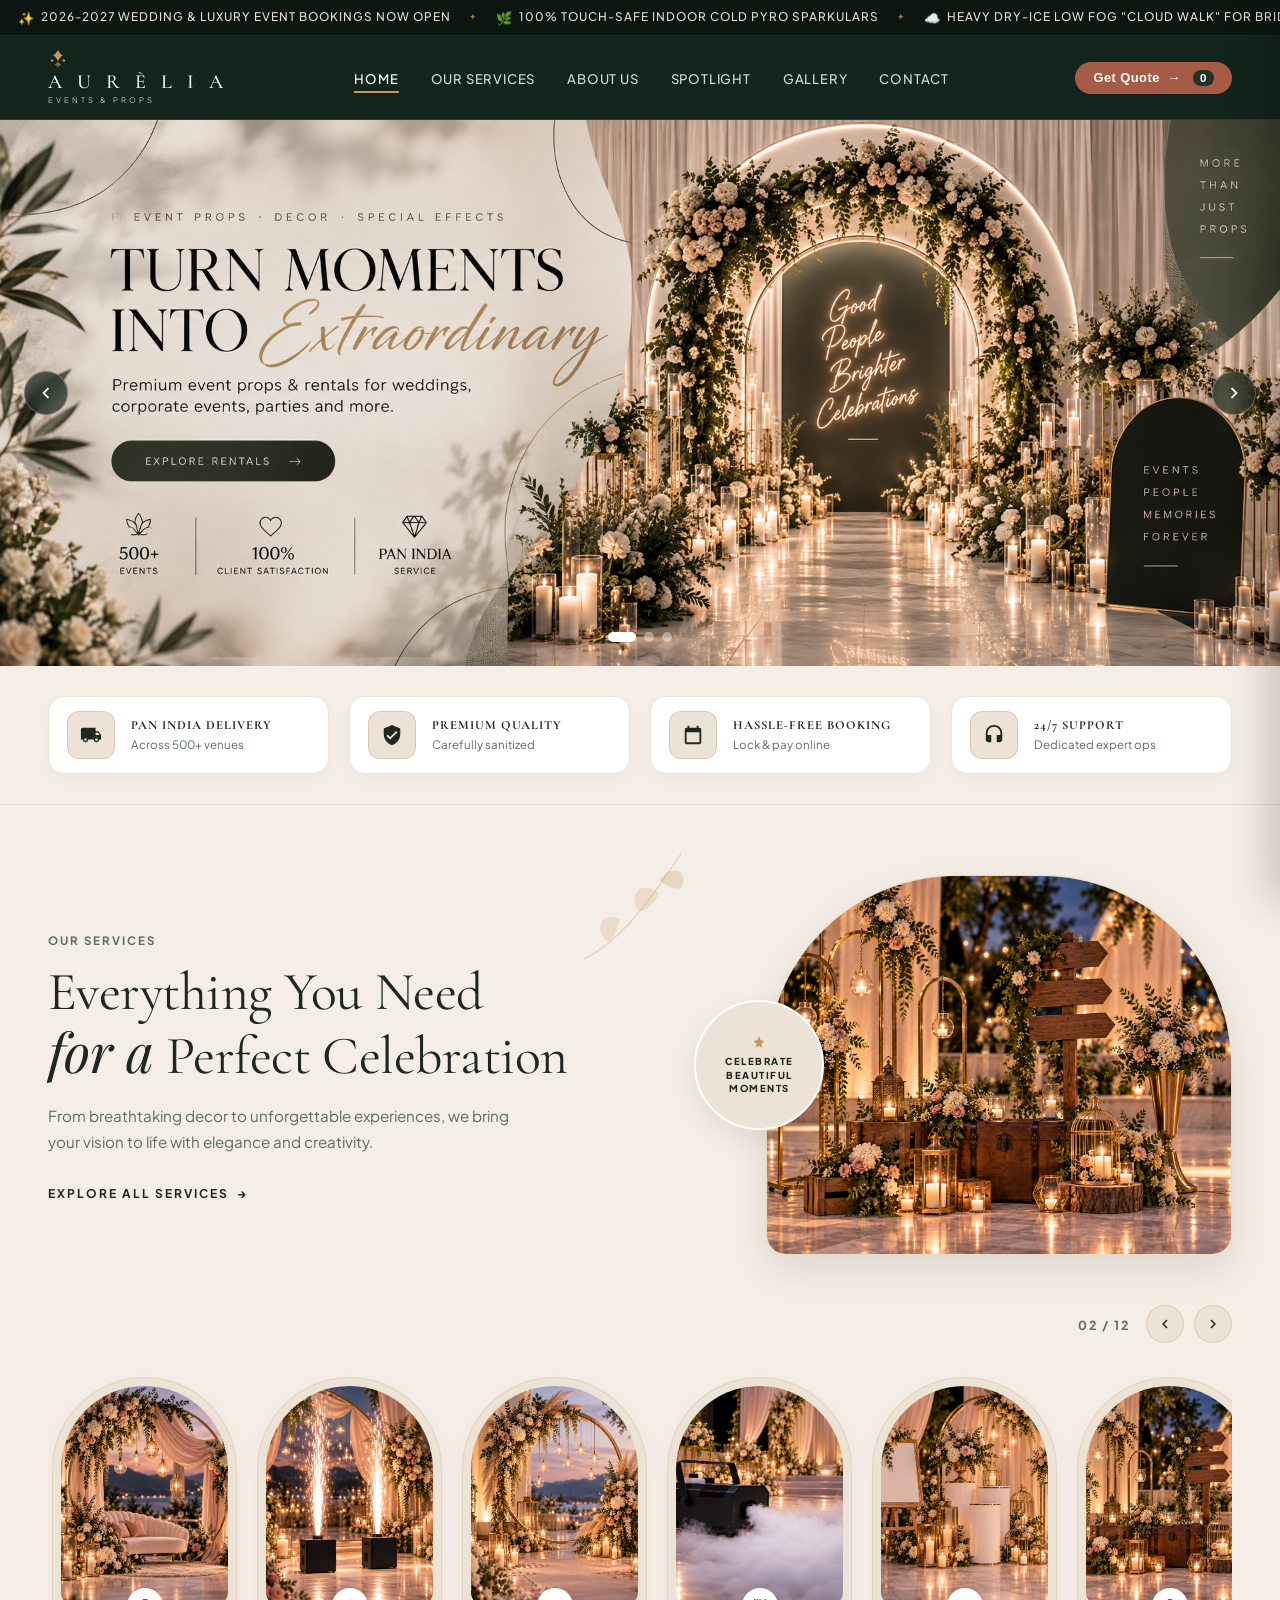
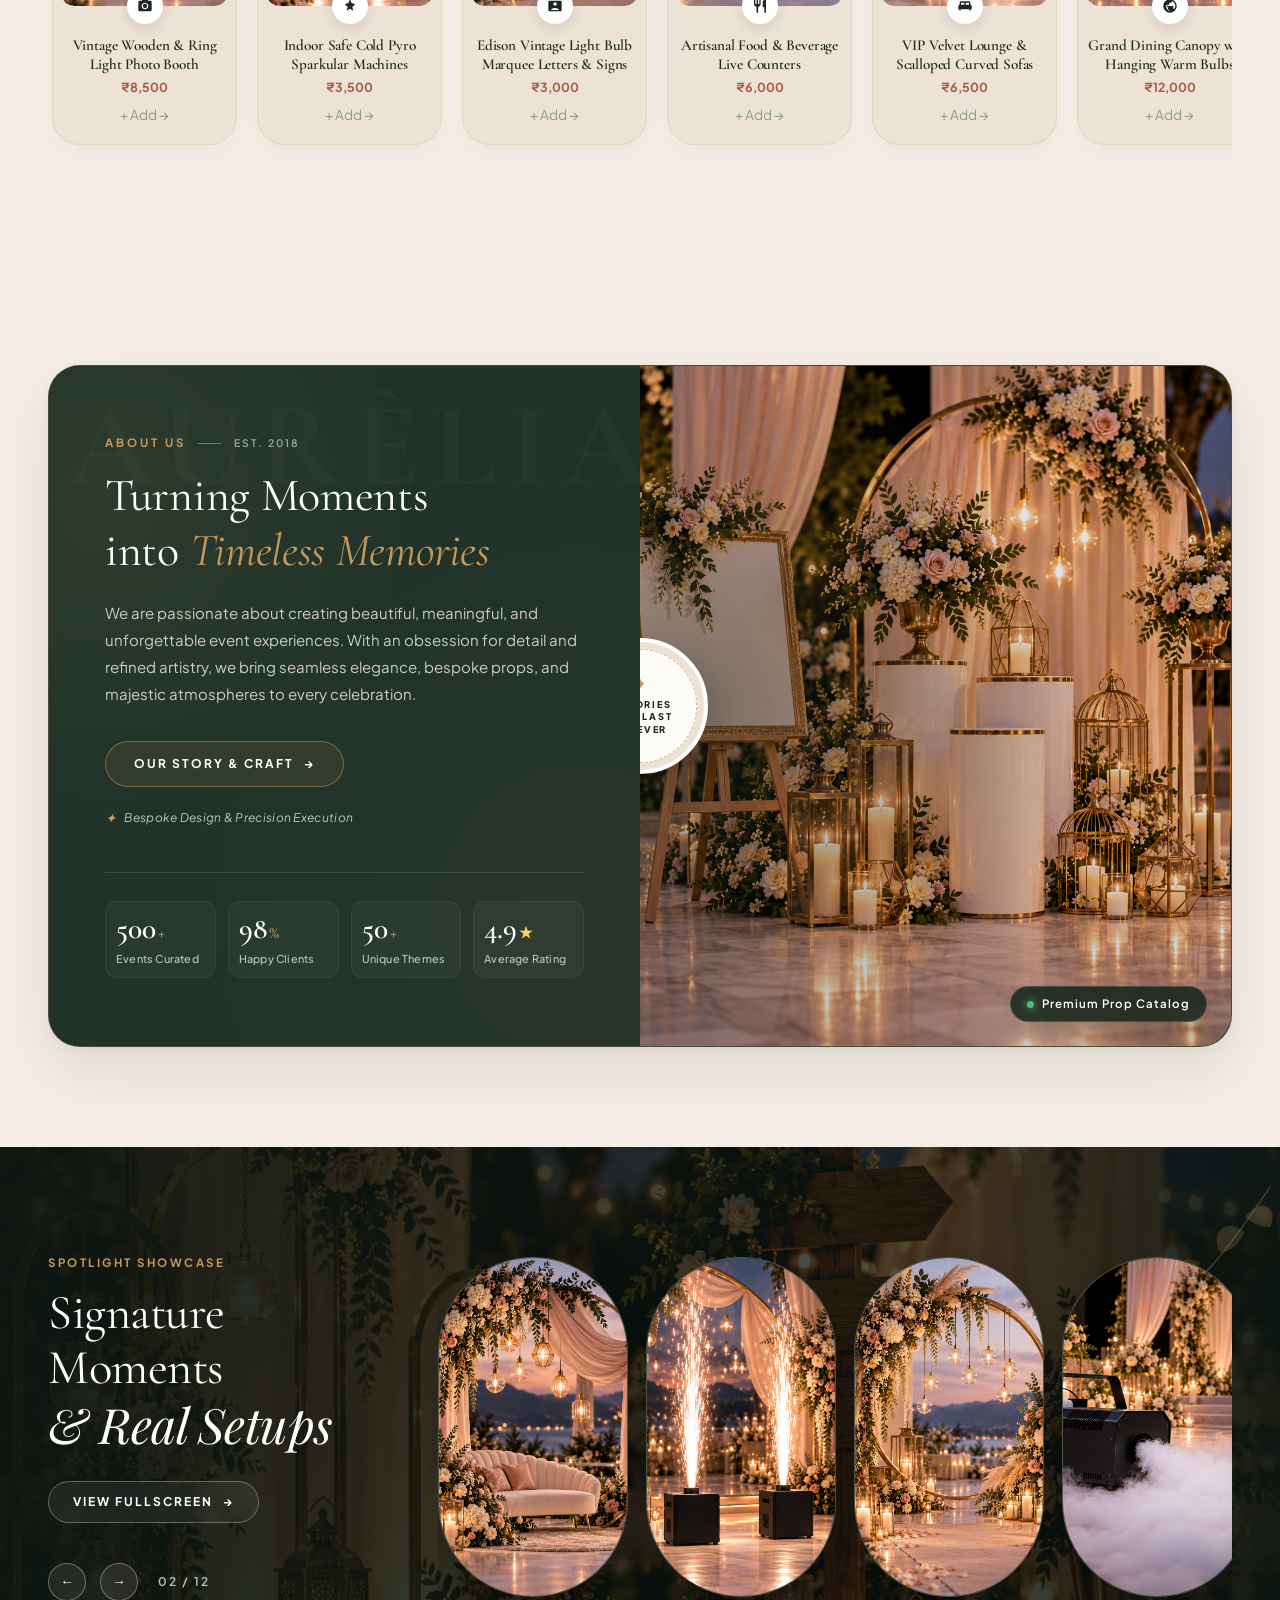
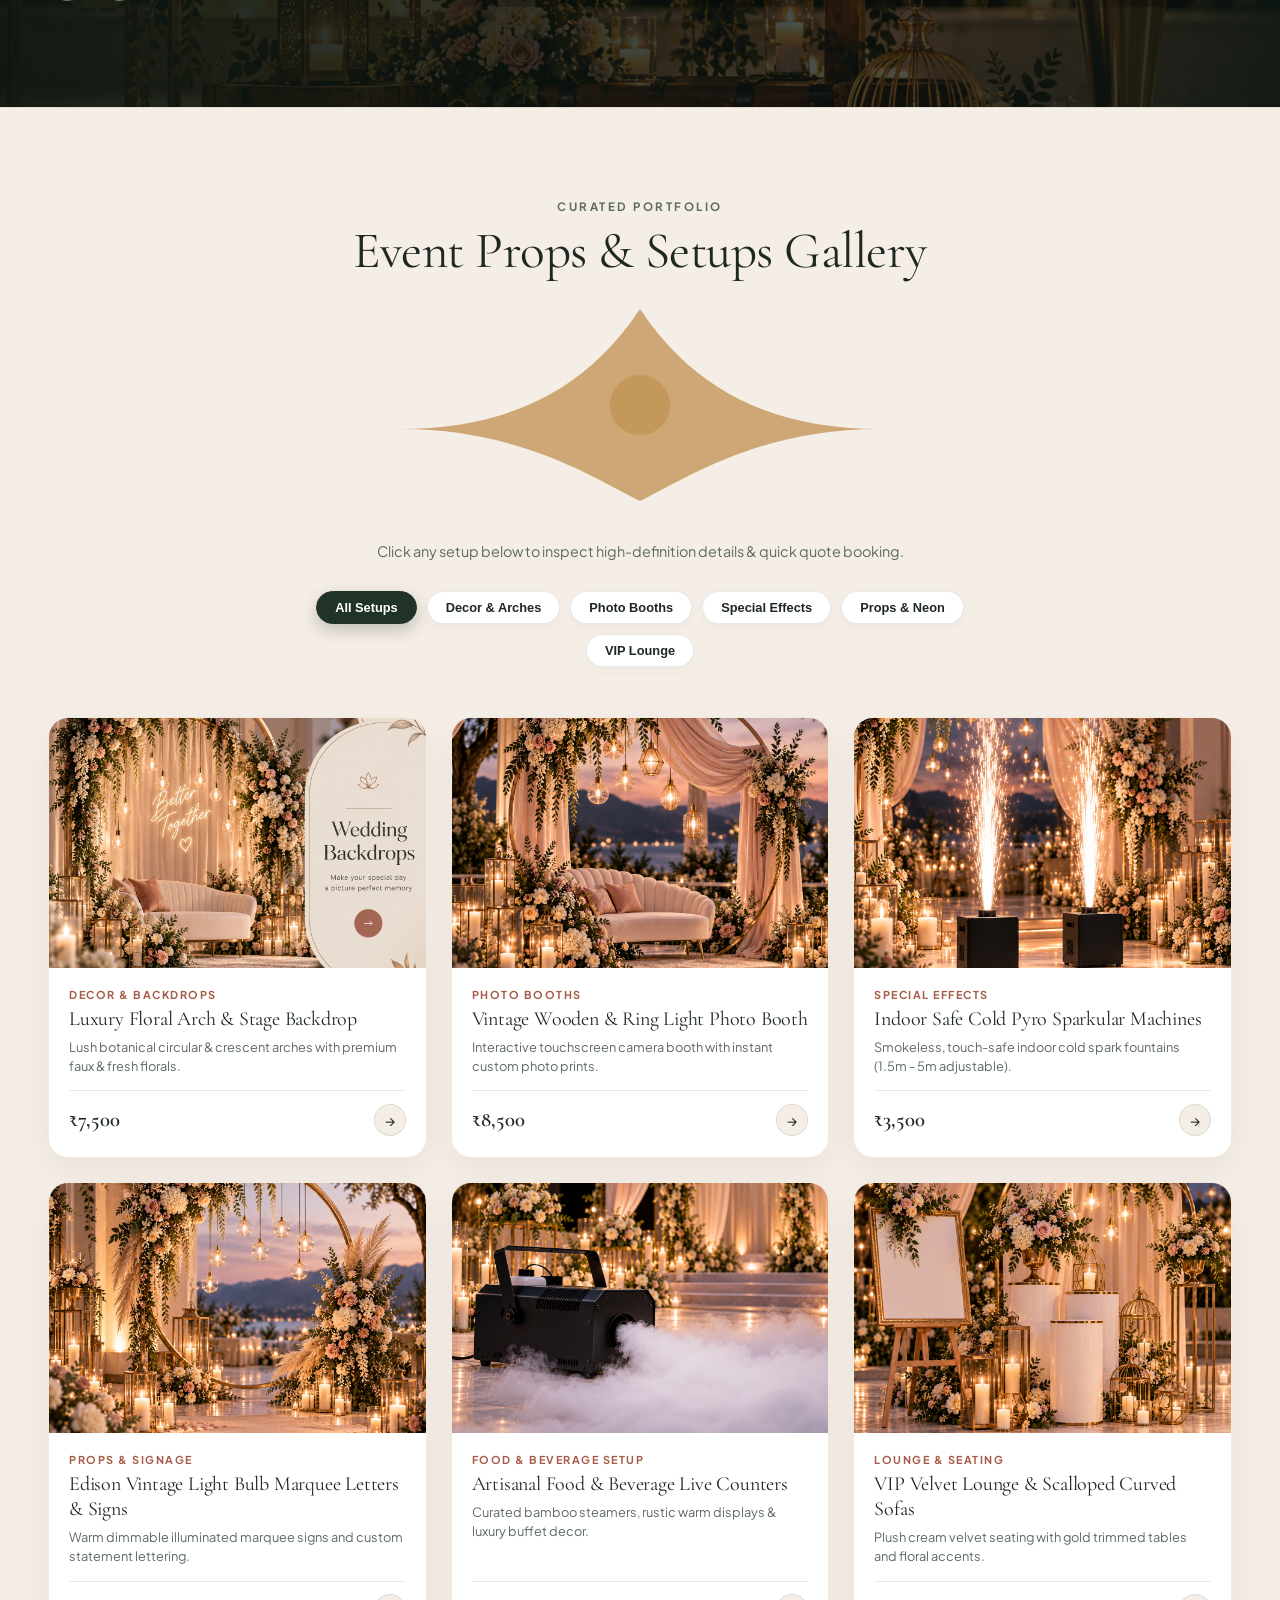
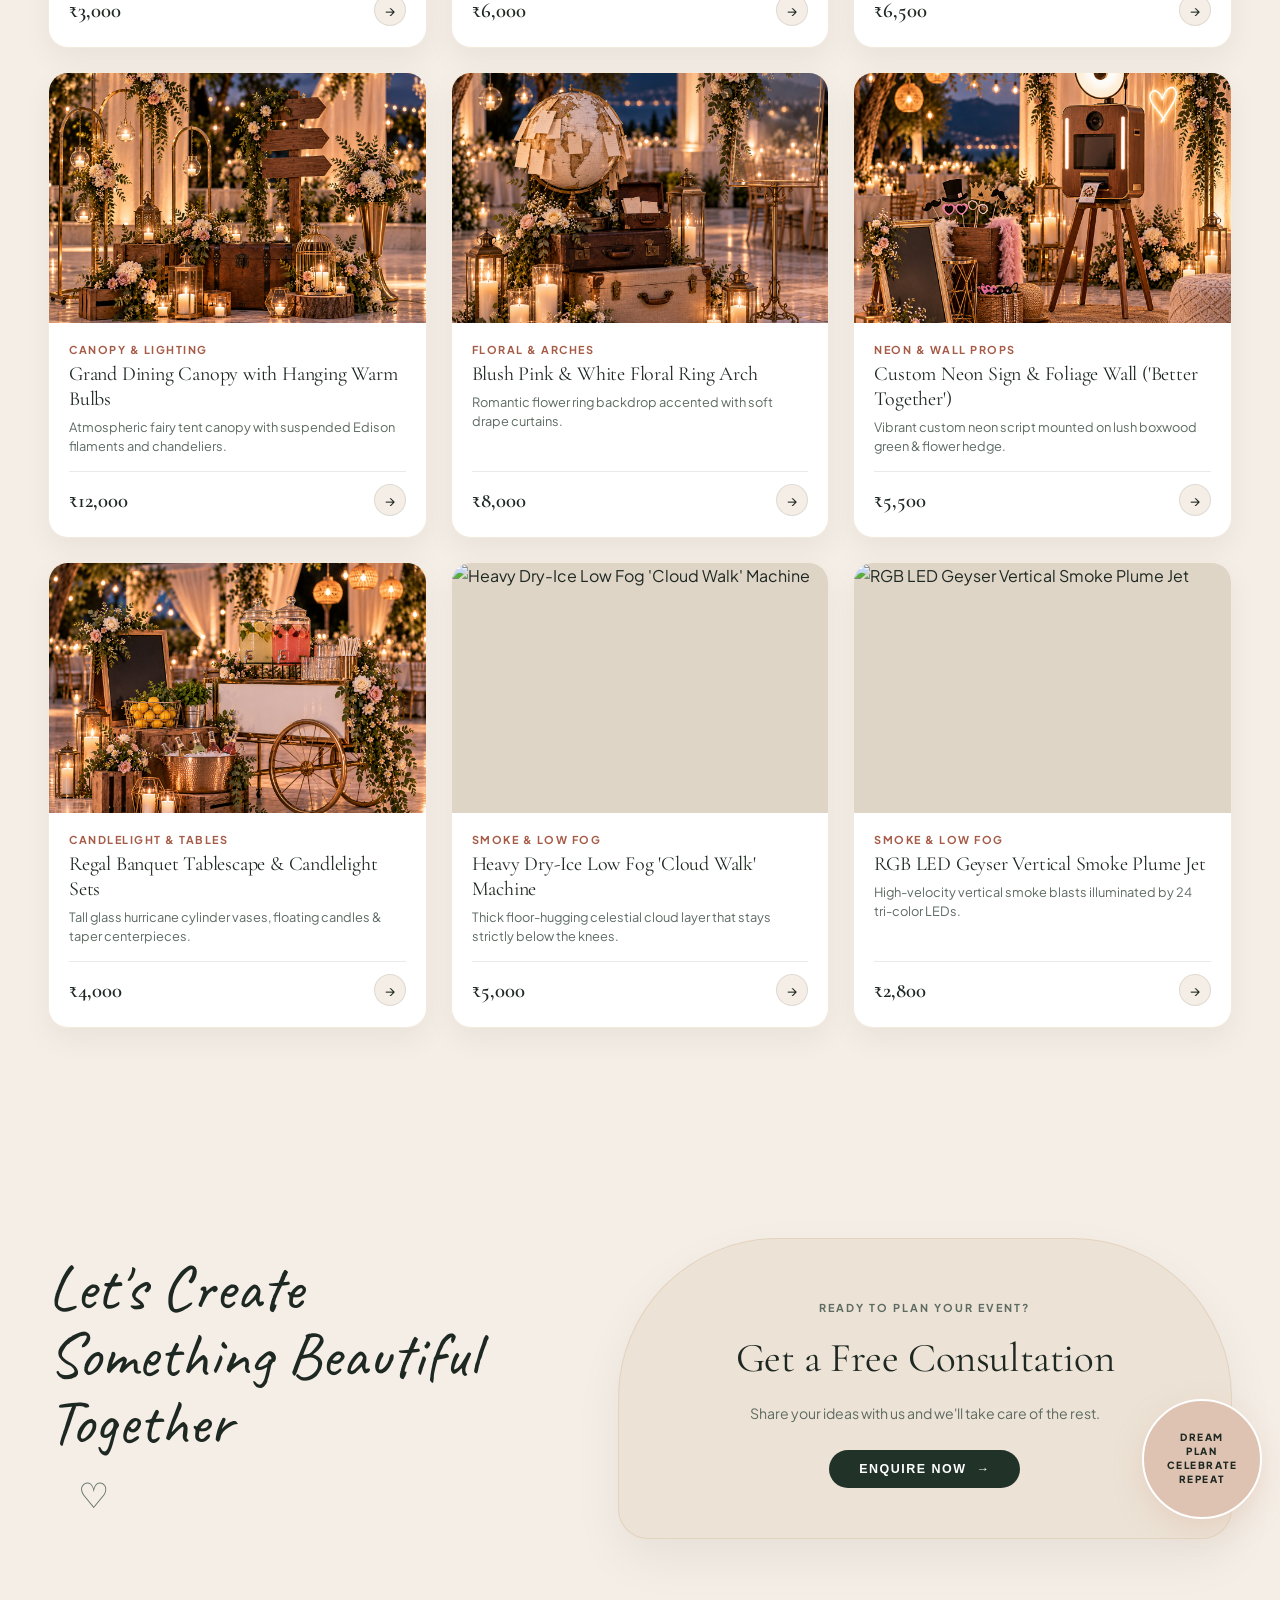
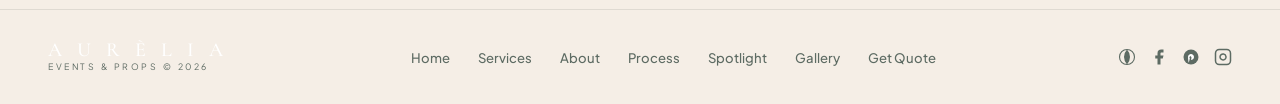
==== commit 16eba959: "Update About Us section photo to VIP Velvet Lounge setup" ====
--- a/index.html
+++ b/index.html
@@ -295,10 +295,10 @@
           </div>
         </div>
 
-        <!-- Right: Warm Candlelit Dining Photo with Floating Center Seal & Gradient Vignette -->
+        <!-- Right: Warm VIP Velvet Lounge Photo with Floating Center Seal & Gradient Vignette -->
         <div class="about-visual-side">
           <div class="about-photo-wrapper">
-            <img src="images/products/ChatGPT Image Sep 8, 2026, 03_16_52 PM.png" alt="Candlelit Banquet Wedding Table Setup" />
+            <img src="images/products/ChatGPT Image Sep 8, 2026, 03_11_18 PM.png" alt="VIP Velvet Lounge and Scalloped Curved Sofas Setup" />
             <div class="about-photo-overlay"></div>
           </div>
           
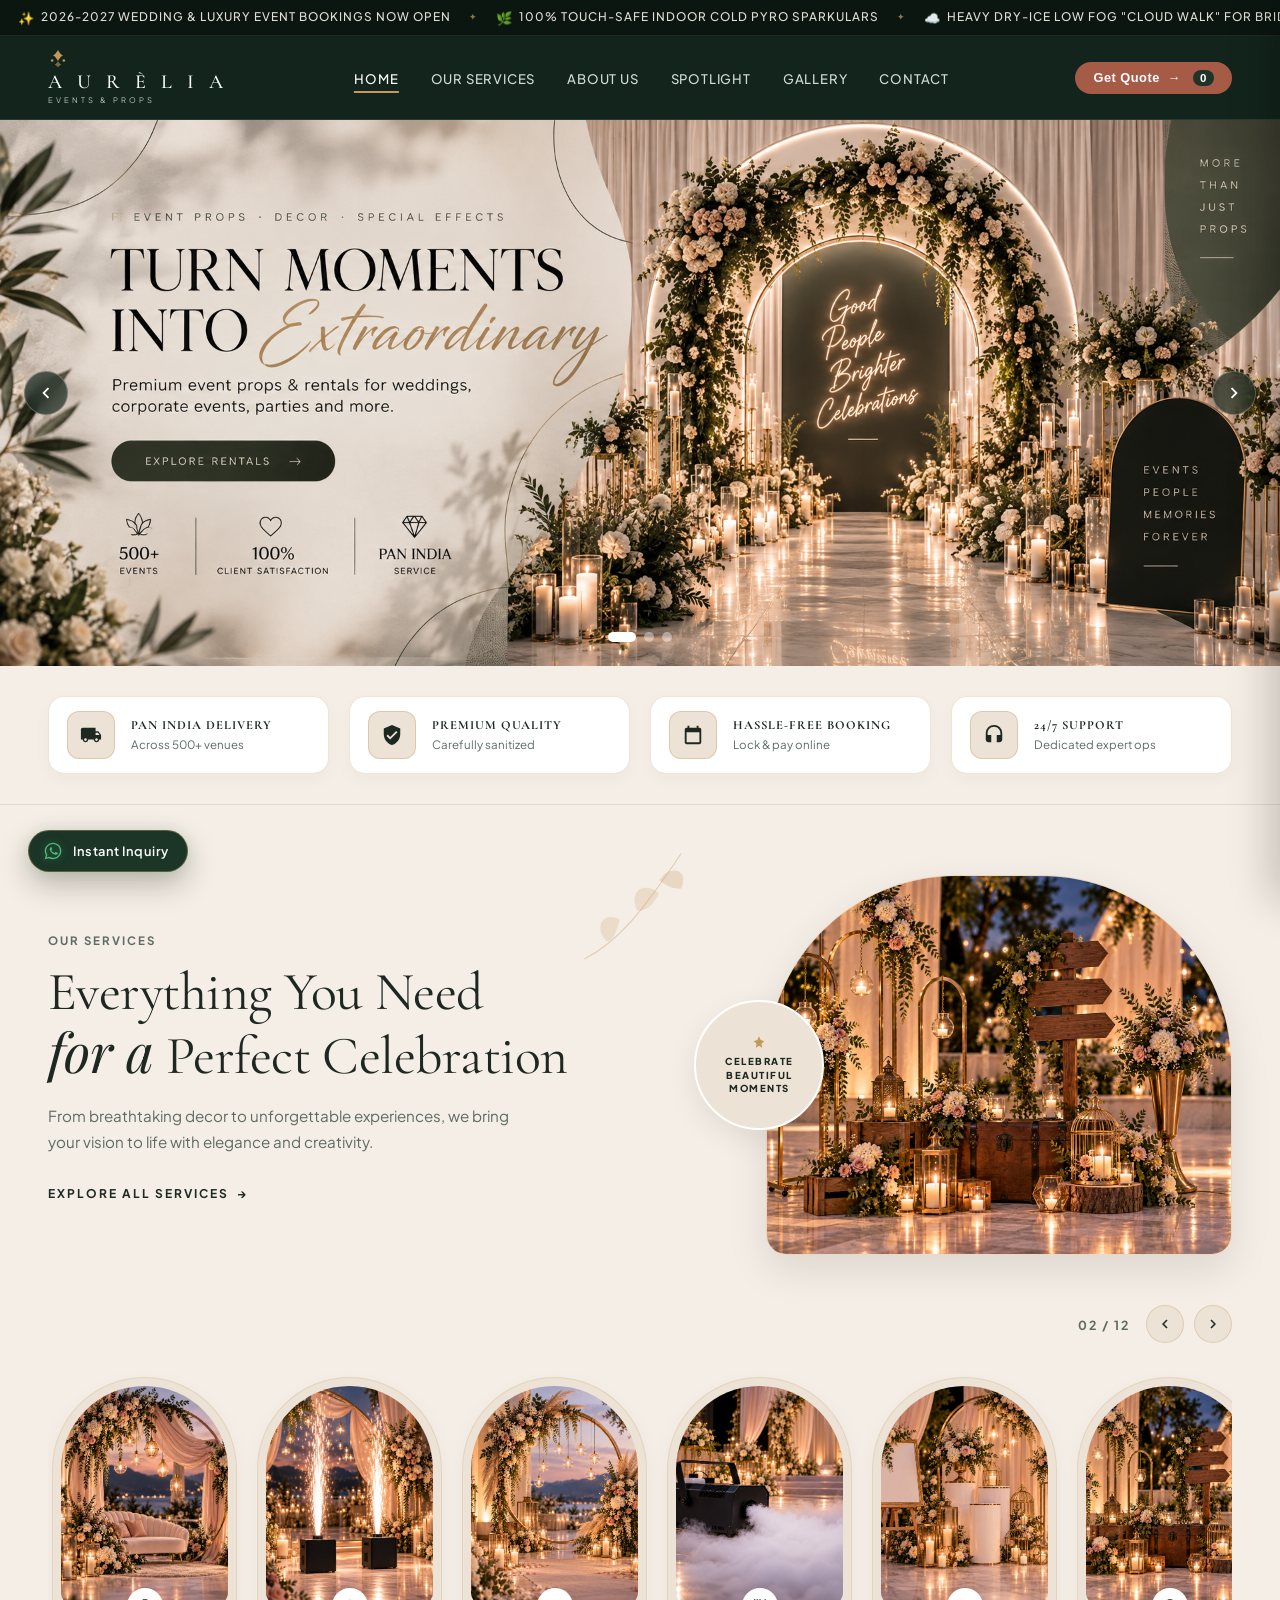
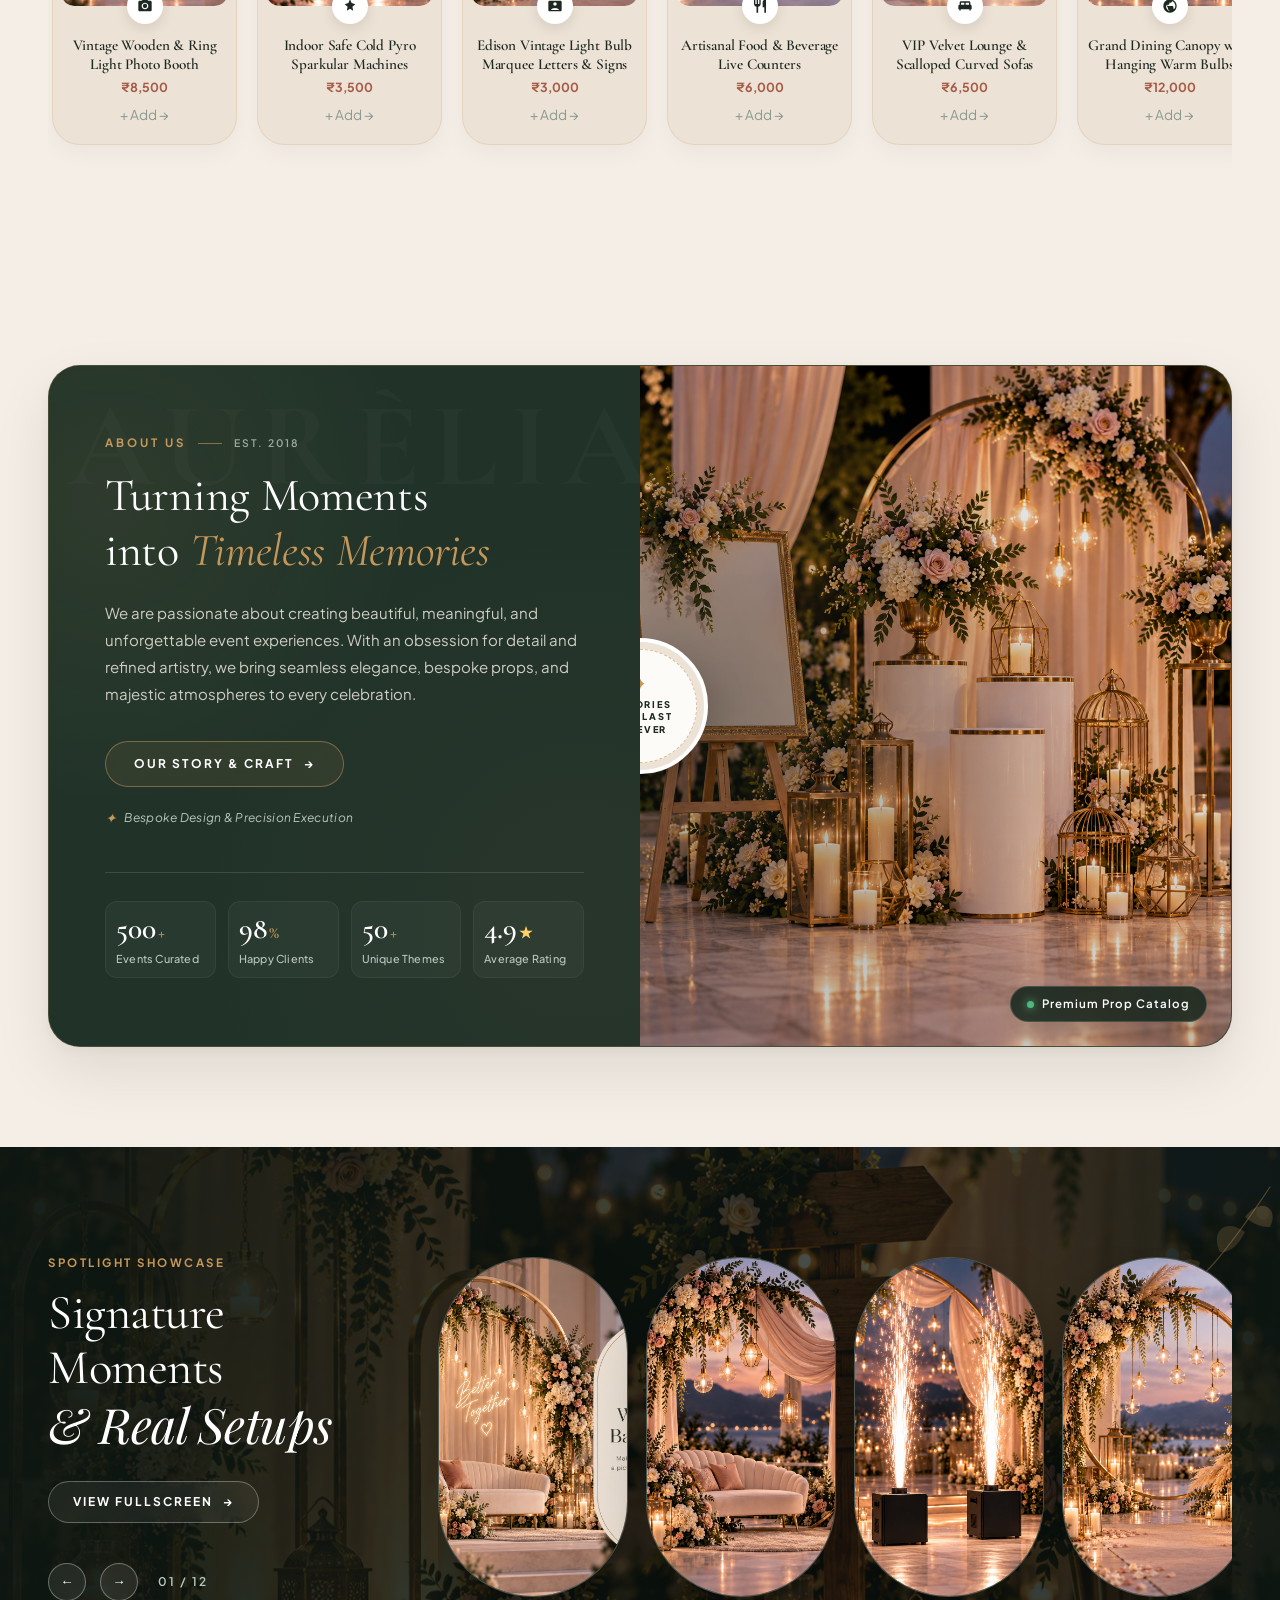
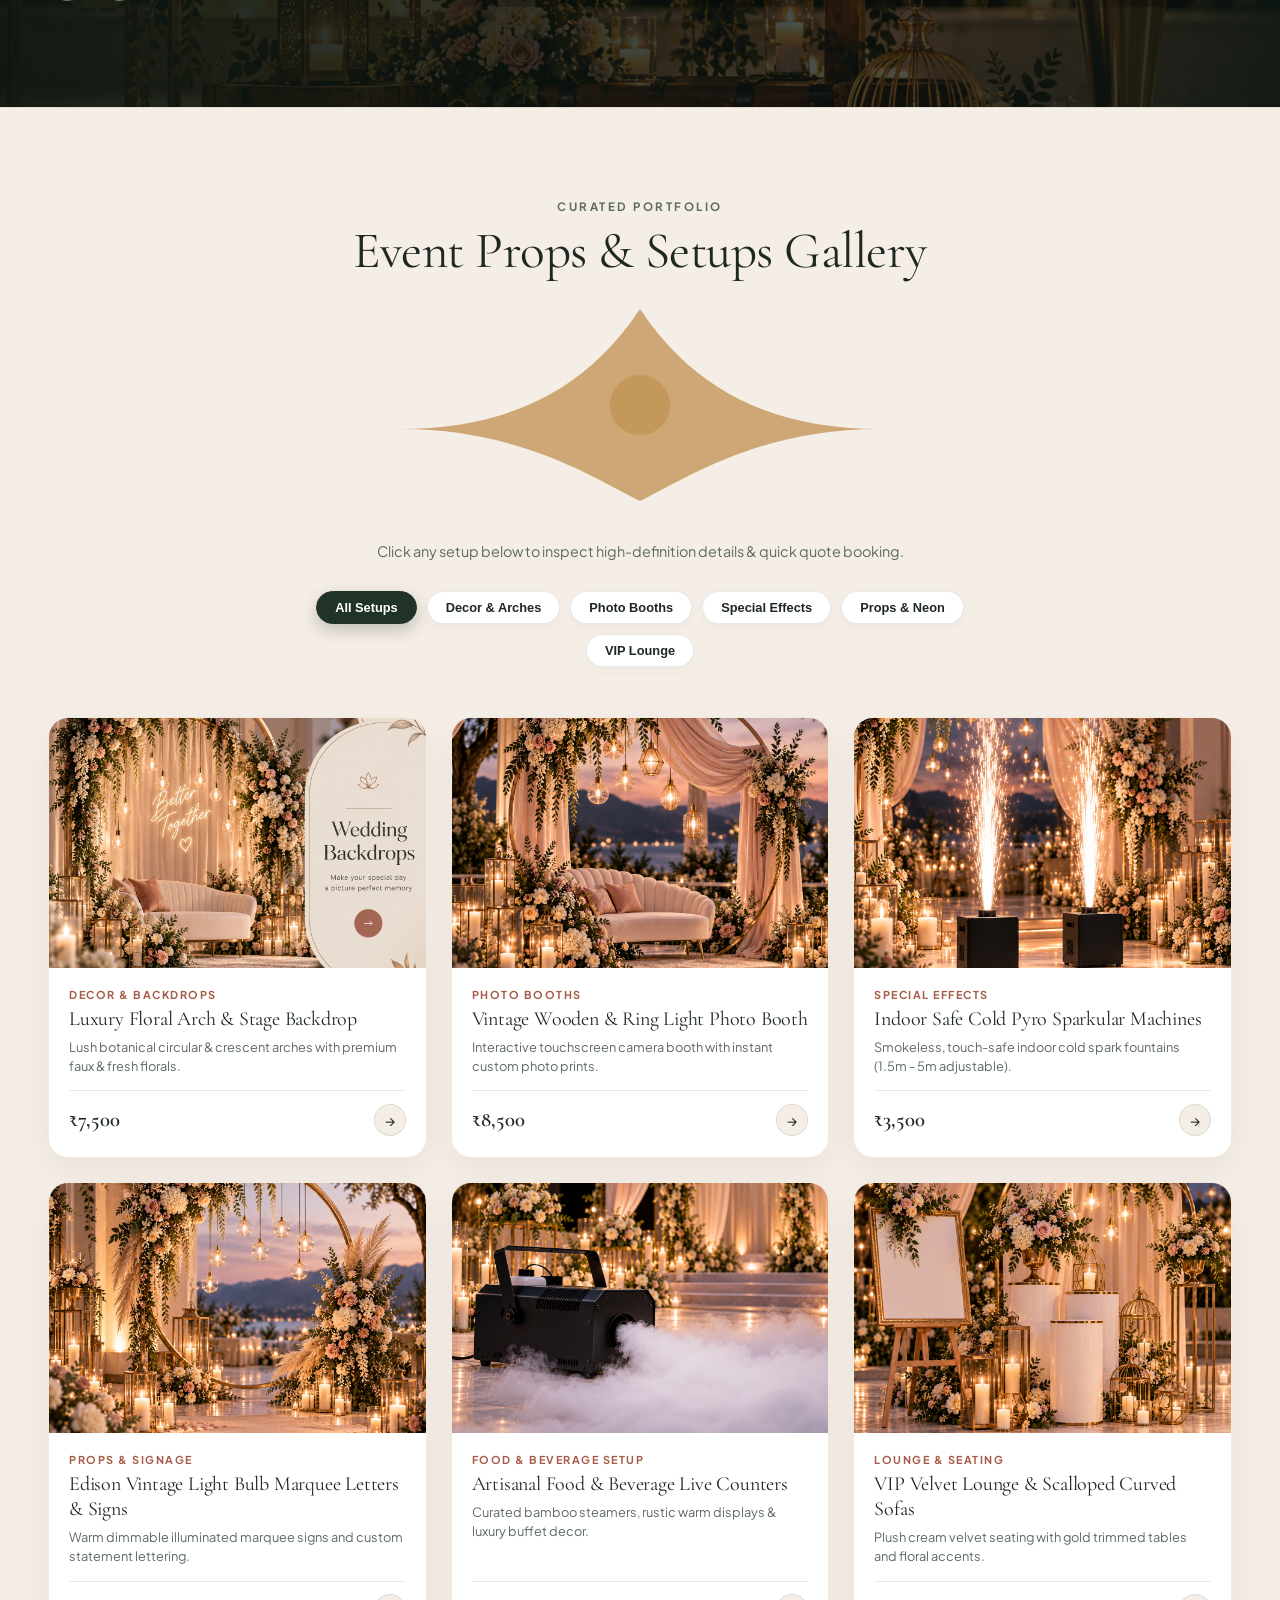
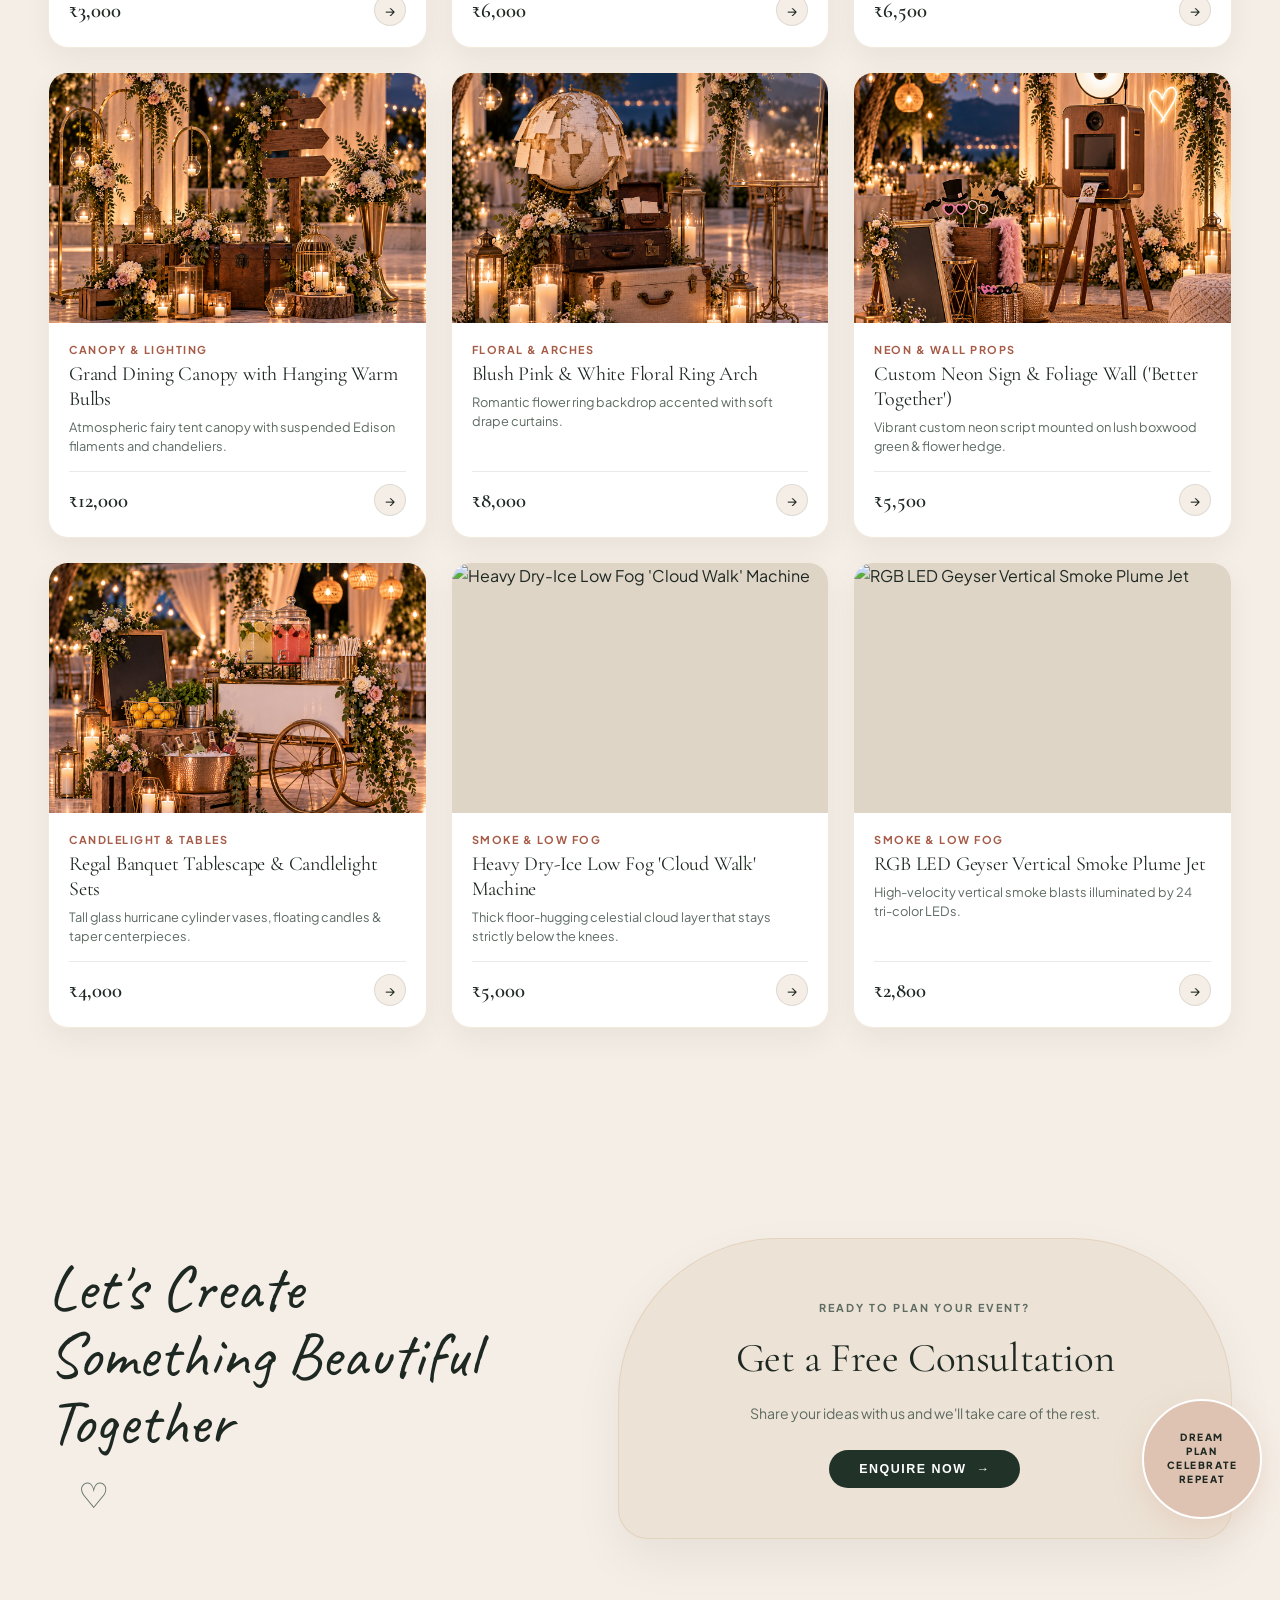
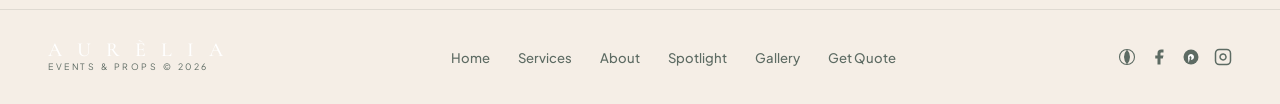
==== commit dd4e43fa: "Beautify website with luxury floating WhatsApp inquiry pill, scroll-to-top button, and refined gold " ====
--- a/index.html
+++ b/index.html
@@ -448,7 +448,6 @@
         <li><a href="#hero">Home</a></li>
         <li><a href="#services">Services</a></li>
         <li><a href="#about">About</a></li>
-        <li><a href="#process">Process</a></li>
         <li><a href="#spotlight">Spotlight</a></li>
         <li><a href="#gallery">Gallery</a></li>
         <li><a href="javascript:void(0)" onclick="app.openQuoteDrawer()">Get Quote</a></li>
@@ -535,6 +534,19 @@
     </div>
   </div>
 
+  <!-- Floating WhatsApp Quick Connect Pill -->
+  <a href="https://wa.me/919876543210?text=Hello%20AURÈLIA,%20I%20would%20like%20to%20inquire%20about%20event%20props%20and%20decor%20rentals." target="_blank" rel="noopener" class="floating-whatsapp-pill" aria-label="Chat on WhatsApp">
+    <svg viewBox="0 0 24 24" width="20" height="20" fill="currentColor">
+      <path d="M12.04 2C6.58 2 2.13 6.45 2.13 11.91C2.13 13.66 2.59 15.36 3.45 16.86L2.05 22L7.3 20.62C8.75 21.41 10.38 21.83 12.04 21.83C17.5 21.83 21.95 17.38 21.95 11.92C21.95 9.27 20.92 6.78 19.05 4.91C17.18 3.04 14.69 2 12.04 2M12.04 3.67C14.25 3.67 16.31 4.53 17.87 6.09C19.42 7.65 20.28 9.72 20.28 11.92C20.28 16.46 16.58 20.15 12.04 20.15C10.56 20.15 9.11 19.76 7.85 19L7.55 18.83L4.43 19.65L5.26 16.61L5.06 16.29C4.24 14.99 3.8 13.47 3.8 11.91C3.81 7.37 7.5 3.67 12.04 3.67M9.53 7.64C9.36 7.64 9.09 7.7 8.87 7.93C8.65 8.16 8.03 8.74 8.03 9.92C8.03 11.1 8.89 12.24 9.01 12.4C9.13 12.56 10.67 15.06 13.11 16C15.14 16.79 15.55 16.63 16 16.59C16.45 16.55 17.43 16 17.63 15.43C17.84 14.86 17.84 14.37 17.78 14.27C17.72 14.17 17.56 14.11 17.3 13.98C17.04 13.85 15.76 13.22 15.52 13.13C15.28 13.04 15.11 13 14.94 13.26C14.77 13.52 14.29 14.11 14.14 14.27C14 14.44 13.85 14.46 13.59 14.33C13.33 14.2 12.49 13.92 11.5 13.04C10.73 12.35 10.21 11.5 10.08 11.28C9.95 11.06 10.07 10.94 10.2 10.81C10.32 10.69 10.46 10.5 10.6 10.34C10.74 10.18 10.79 10.06 10.87 9.89C10.95 9.72 10.91 9.58 10.85 9.45C10.79 9.32 10.32 8.12 10.11 7.64C9.9 7.16 9.71 7.23 9.53 7.64Z"/>
+    </svg>
+    <span>Instant Inquiry</span>
+  </a>
+
+  <!-- Floating Scroll To Top Button -->
+  <button id="btn-scroll-top" class="scroll-to-top-btn" onclick="window.scrollTo({top: 0, behavior: 'smooth'})" aria-label="Scroll to Top">
+    &uarr;
+  </button>
+
   <!-- Scripts -->
   <script src="data/products.js"></script>
   <script src="app.js"></script>
--- a/styles.css
+++ b/styles.css
@@ -2534,4 +2534,132 @@
   }
 }
 
-
+/* ==========================================================================
+   11. LUXURY AESTHETIC ENHANCEMENTS & FLOATING CONTROLS
+   ========================================================================== */
+/* Floating WhatsApp Quick Connect Pill */
+.floating-whatsapp-pill {
+  position: fixed;
+  bottom: 28px;
+  left: 28px;
+  background: #1B3527;
+  color: #FFFFFF;
+  border: 1px solid rgba(196, 151, 90, 0.4);
+  padding: 10px 18px 10px 14px;
+  border-radius: var(--radius-pill);
+  font-size: 0.8rem;
+  font-weight: 600;
+  letter-spacing: 0.5px;
+  text-decoration: none;
+  display: flex;
+  align-items: center;
+  gap: 10px;
+  box-shadow: 0 12px 30px rgba(0, 0, 0, 0.25), 0 0 15px rgba(78, 186, 125, 0.15);
+  backdrop-filter: blur(12px);
+  z-index: 990;
+  transition: all 0.35s cubic-bezier(0.16, 1, 0.3, 1);
+}
+
+.floating-whatsapp-pill svg {
+  fill: #4EBA7D;
+  filter: drop-shadow(0 0 4px rgba(78, 186, 125, 0.4));
+  transition: transform 0.3s ease;
+}
+
+.floating-whatsapp-pill:hover {
+  background: #254B37;
+  border-color: var(--color-gold);
+  transform: translateY(-4px) scale(1.04);
+  box-shadow: 0 16px 36px rgba(0, 0, 0, 0.35), 0 0 25px rgba(78, 186, 125, 0.3);
+}
+
+.floating-whatsapp-pill:hover svg {
+  transform: scale(1.15) rotate(5deg);
+}
+
+/* Floating Scroll-to-Top Button */
+.scroll-to-top-btn {
+  position: fixed;
+  bottom: 28px;
+  right: 28px;
+  width: 44px;
+  height: 44px;
+  border-radius: 50%;
+  background: rgba(18, 36, 28, 0.85);
+  border: 1px solid rgba(196, 151, 90, 0.35);
+  color: #FFFFFF;
+  font-size: 1.25rem;
+  display: flex;
+  align-items: center;
+  justify-content: center;
+  cursor: pointer;
+  box-shadow: 0 10px 25px rgba(0, 0, 0, 0.2);
+  backdrop-filter: blur(8px);
+  opacity: 0;
+  pointer-events: none;
+  transform: translateY(12px);
+  transition: all 0.35s cubic-bezier(0.16, 1, 0.3, 1);
+  z-index: 990;
+}
+
+.scroll-to-top-btn.visible {
+  opacity: 1;
+  pointer-events: auto;
+  transform: translateY(0);
+}
+
+.scroll-to-top-btn:hover {
+  background: var(--color-terracotta);
+  border-color: var(--color-terracotta);
+  transform: translateY(-3px) scale(1.1);
+  box-shadow: 0 14px 30px rgba(166, 91, 71, 0.4);
+}
+
+/* Luxury Card Shimmer & Subtle Glow */
+.service-arch-pill-card,
+.gallery-product-card {
+  transition: transform 0.4s cubic-bezier(0.16, 1, 0.3, 1),
+              box-shadow 0.4s cubic-bezier(0.16, 1, 0.3, 1),
+              border-color 0.3s ease;
+}
+
+.service-arch-pill-card:hover,
+.gallery-product-card:hover {
+  box-shadow: 0 20px 45px rgba(0, 0, 0, 0.1),
+              0 0 25px rgba(196, 151, 90, 0.12) !important;
+}
+
+/* Scroll Fade-in Keyframe */
+@keyframes luxuryFadeUp {
+  from {
+    opacity: 0;
+    transform: translateY(20px);
+  }
+  to {
+    opacity: 1;
+    transform: translateY(0);
+  }
+}
+
+/* Mobile Adjustments for Floating Pill */
+@media (max-width: 768px) {
+  .floating-whatsapp-pill {
+    bottom: 20px;
+    left: 20px;
+    padding: 8px 14px 8px 12px;
+    font-size: 0.72rem;
+  }
+  .floating-whatsapp-pill svg {
+    width: 17px;
+    height: 17px;
+  }
+  .scroll-to-top-btn {
+    bottom: 20px;
+    right: 20px;
+    width: 38px;
+    height: 38px;
+    font-size: 1.1rem;
+  }
+}
+
+
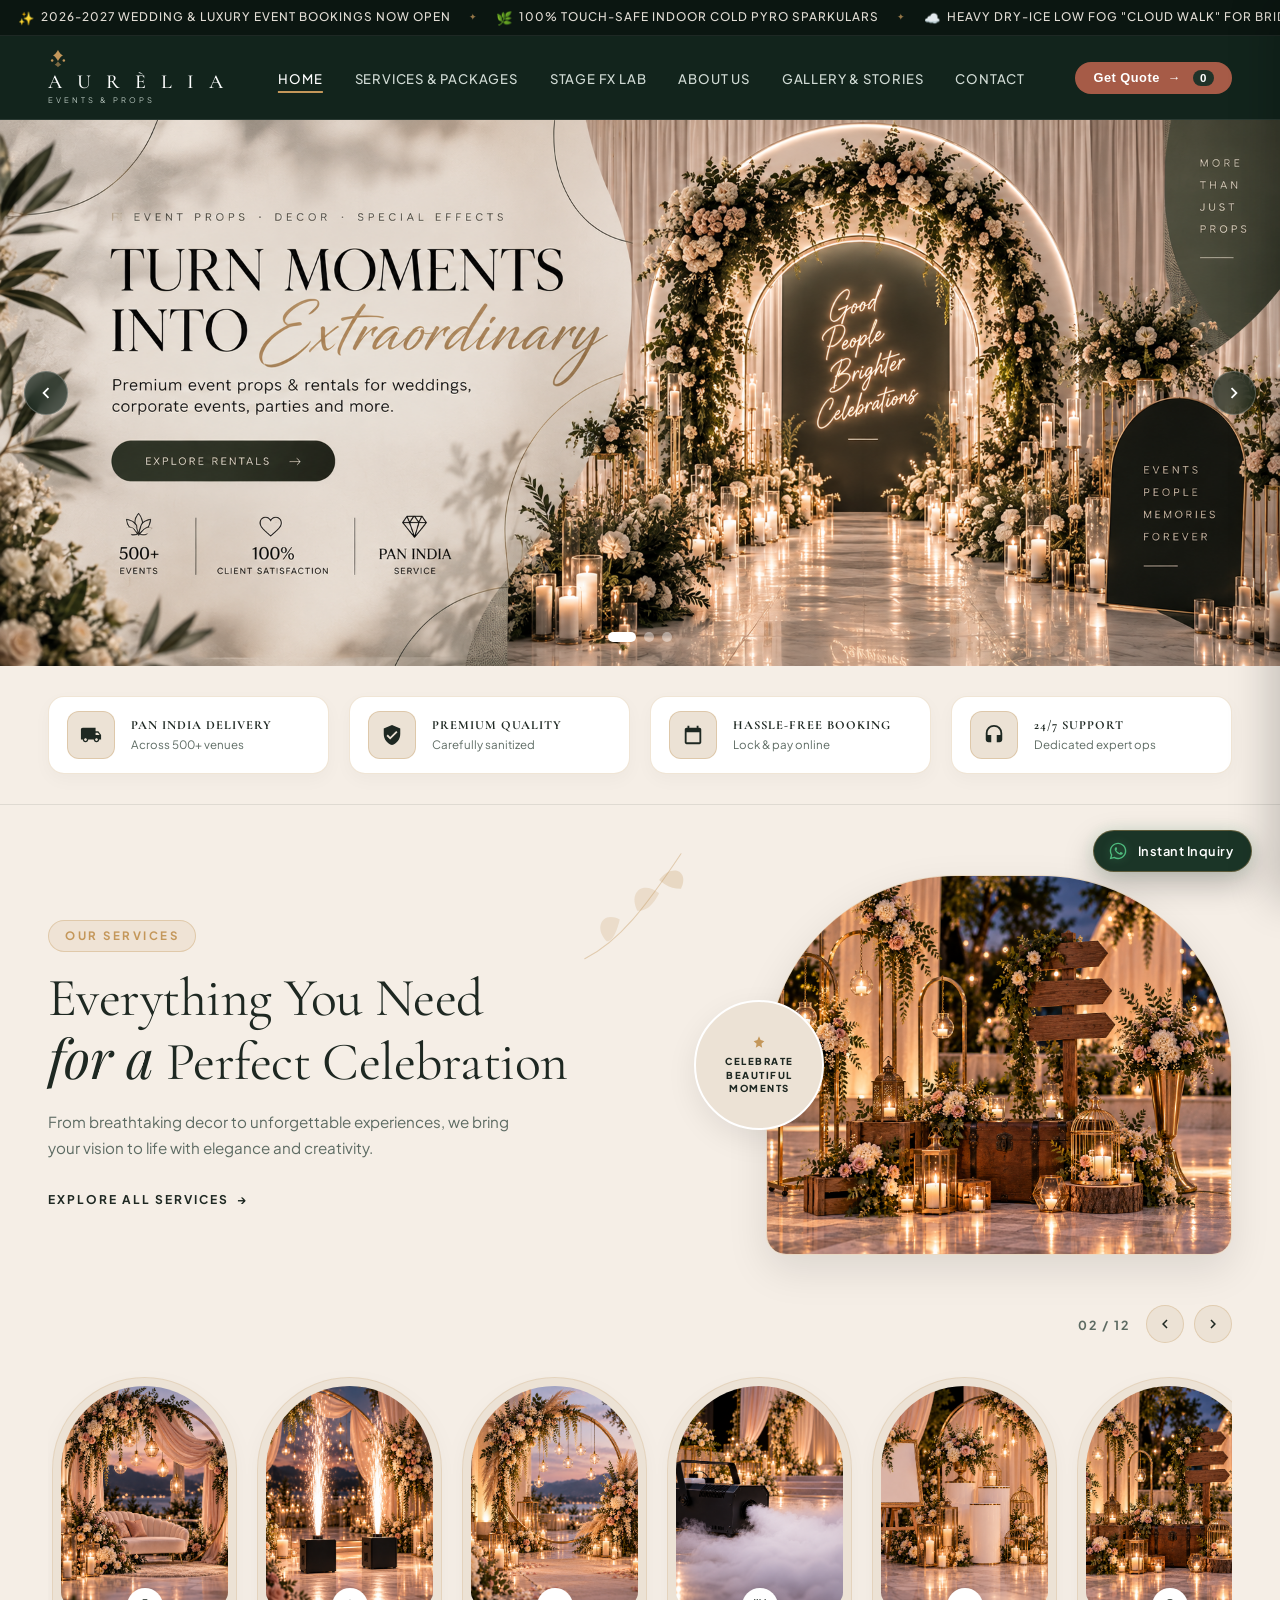
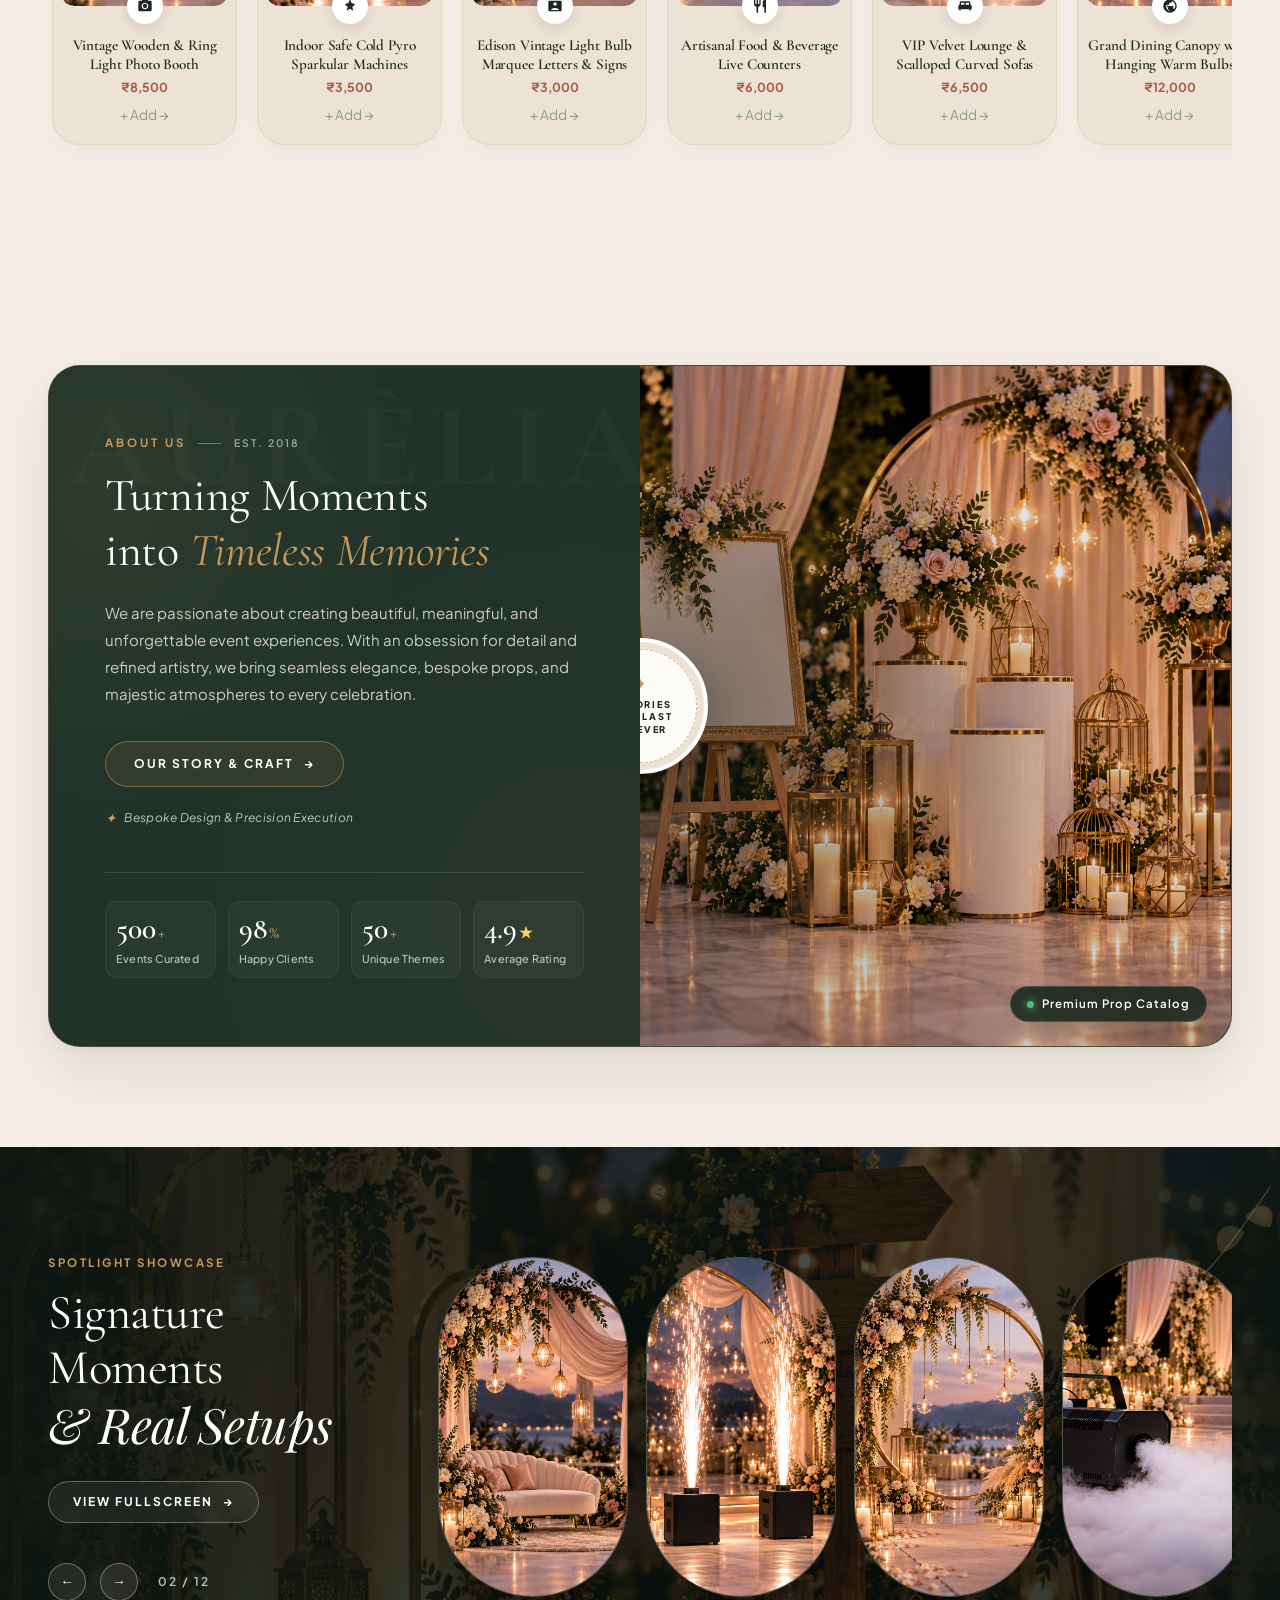
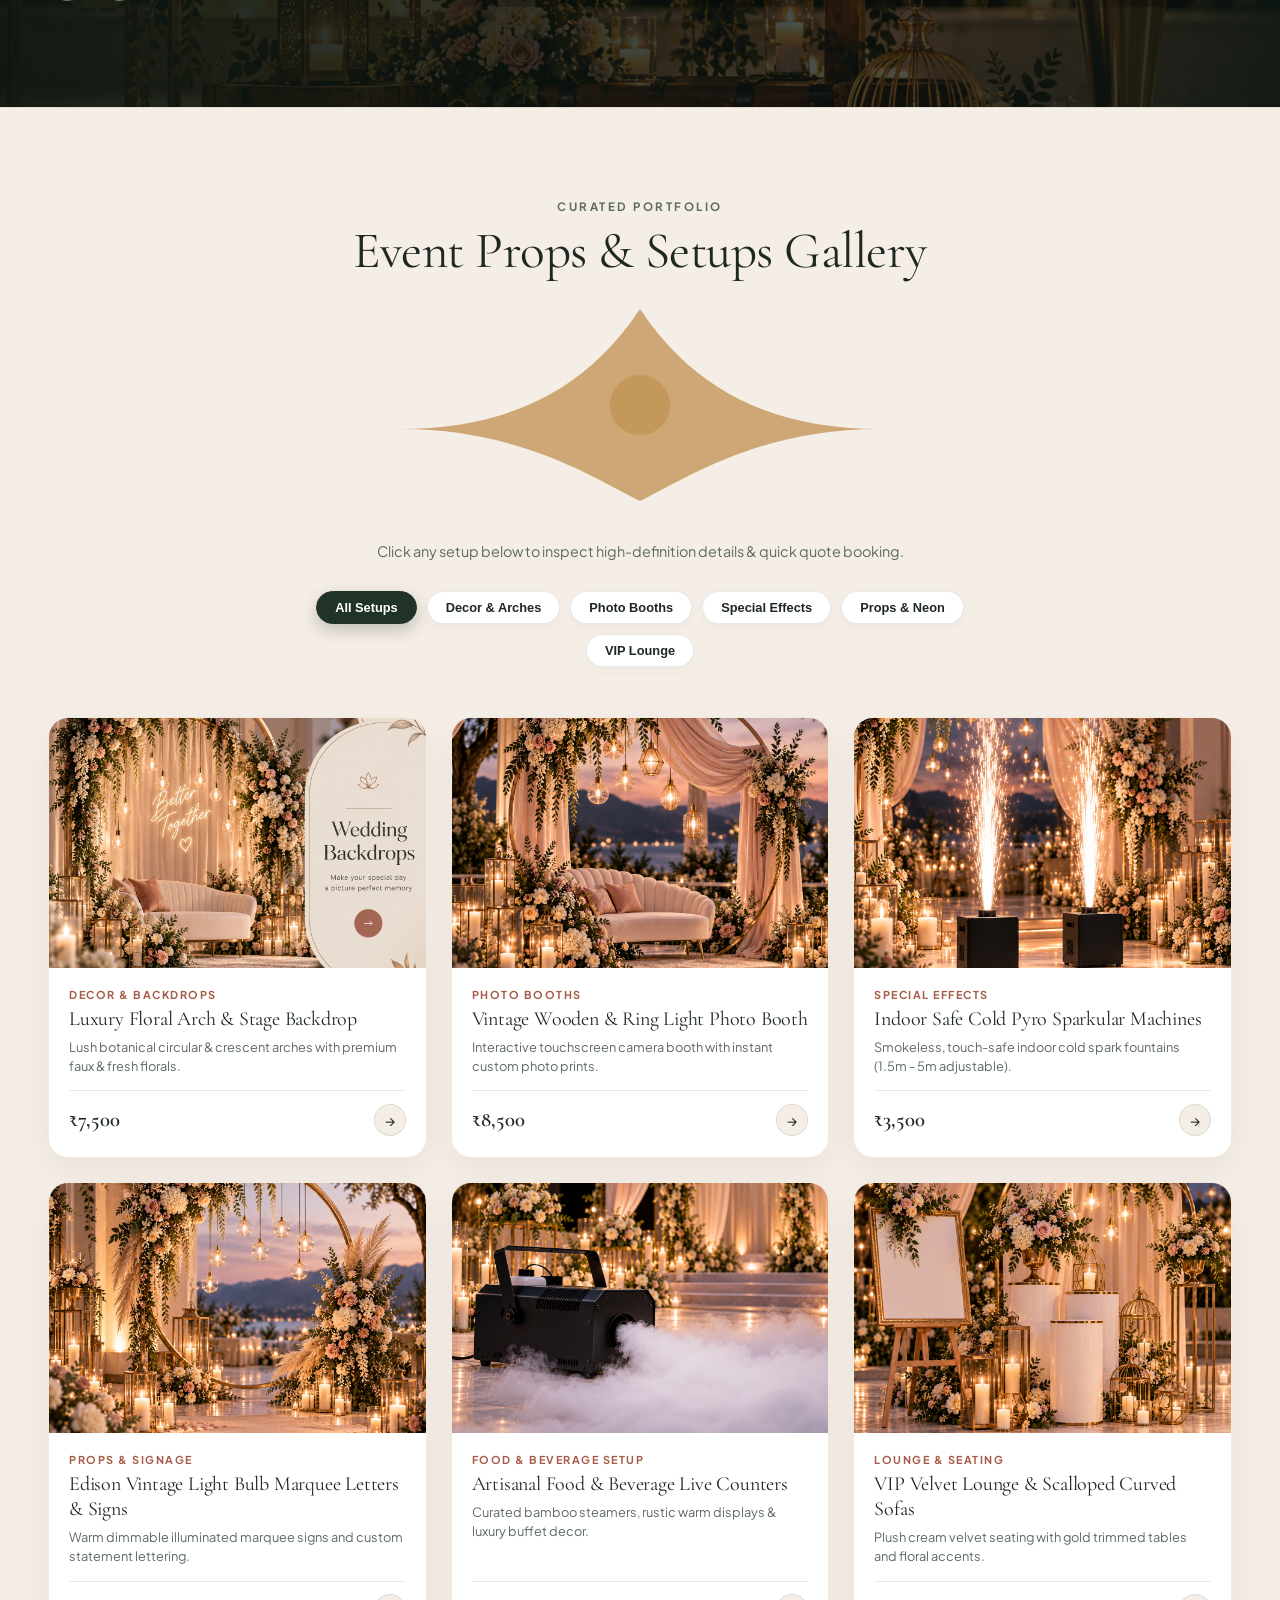
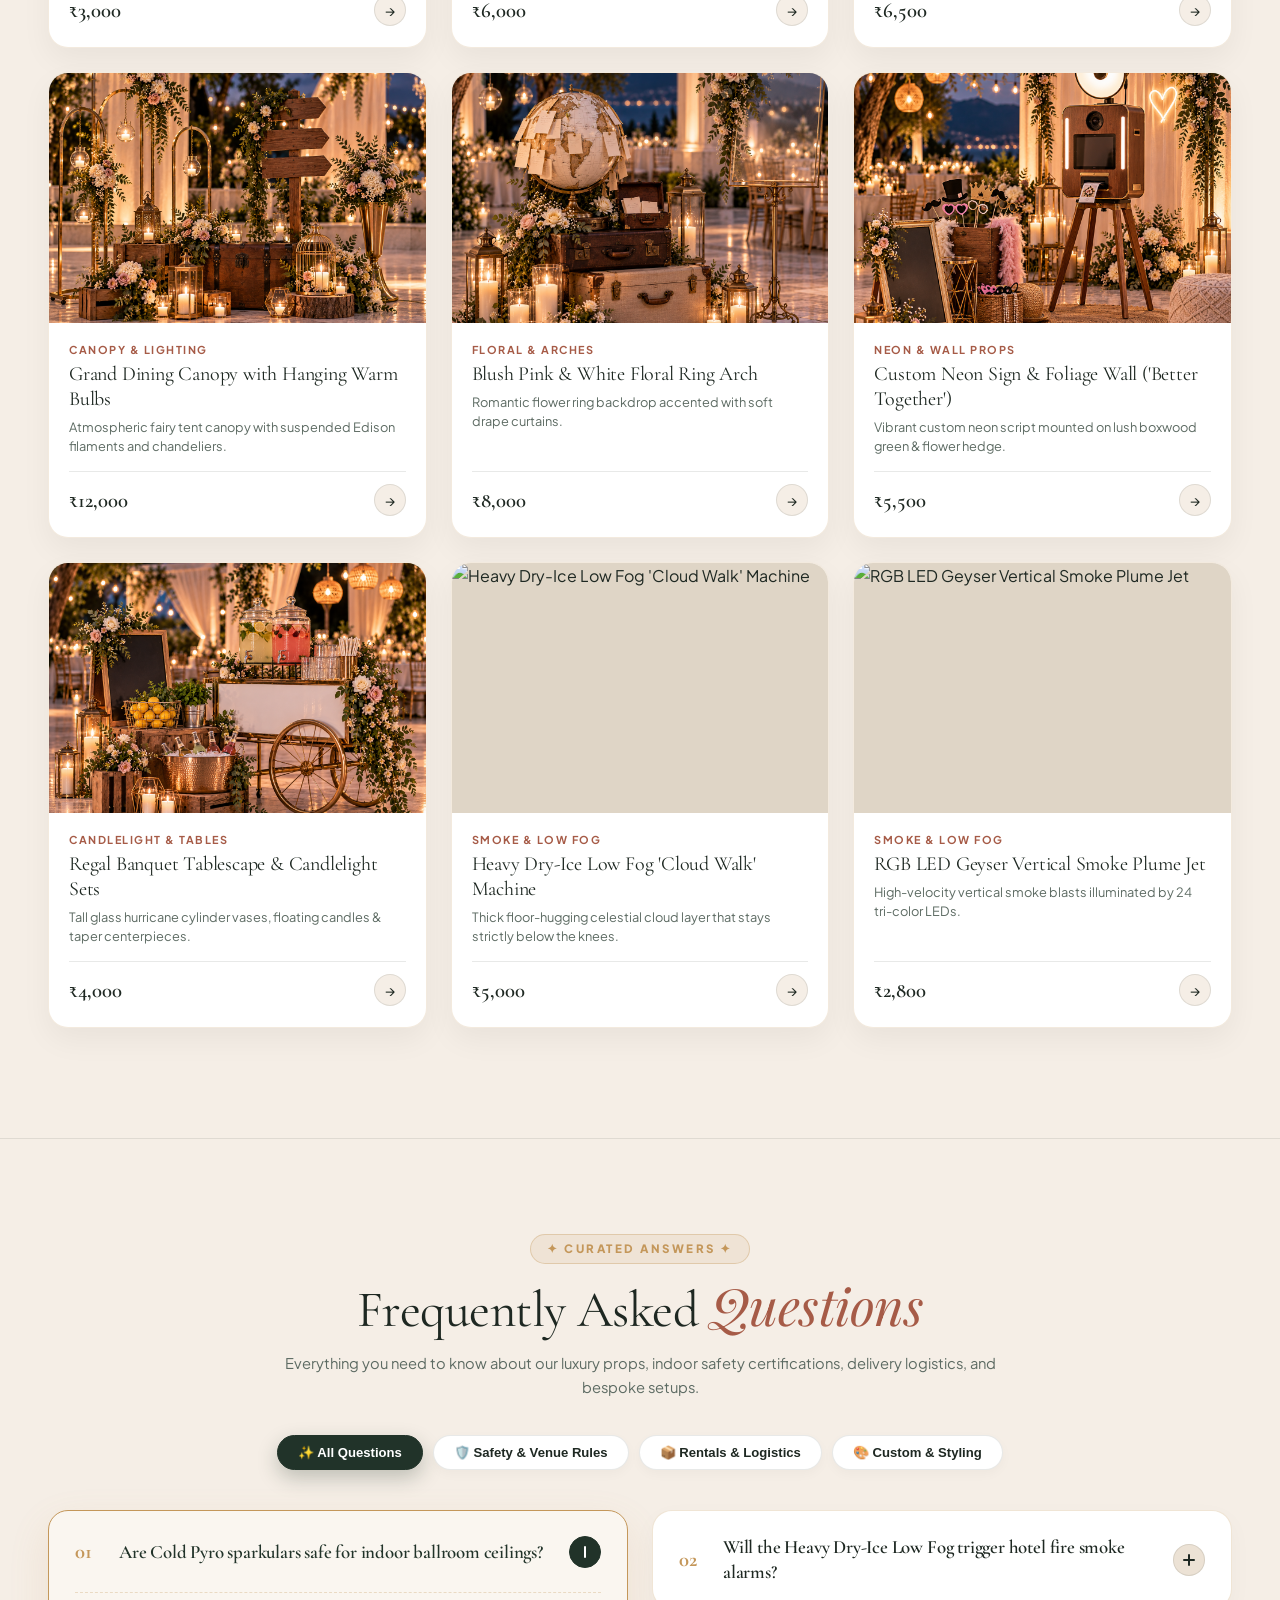
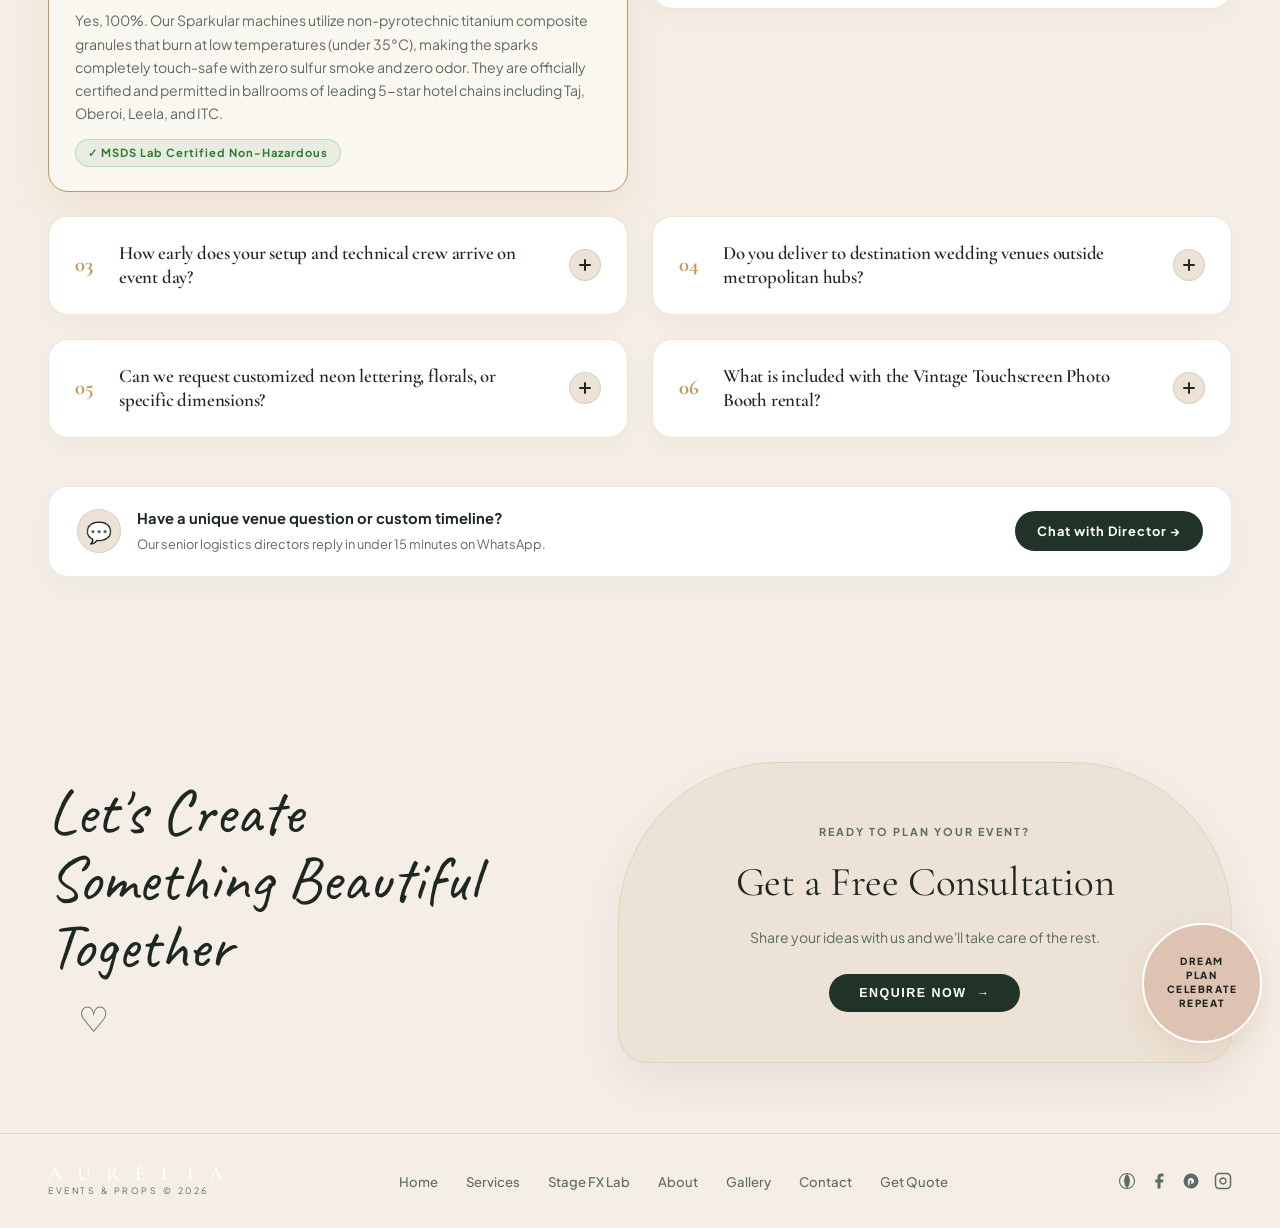
==== commit 65c318bc: "Add luxury editorial FAQ section, responsive inner pages (Services, FX Lab, About, Gallery, Contact)" ====
--- a/index.html
+++ b/index.html
@@ -53,12 +53,12 @@
       <!-- Center Nav Links (Desktop) -->
       <nav class="desktop-nav-wrap">
         <ul class="aurelia-nav-menu">
-          <li><a href="#hero" class="aurelia-nav-link active">Home</a></li>
-          <li><a href="#services" class="aurelia-nav-link">Our Services</a></li>
-          <li><a href="#about" class="aurelia-nav-link">About Us</a></li>
-          <li><a href="#spotlight" class="aurelia-nav-link">Spotlight</a></li>
-          <li><a href="#gallery" class="aurelia-nav-link">Gallery</a></li>
-          <li><a href="#contact-cta" class="aurelia-nav-link">Contact</a></li>
+          <li><a href="index.html" class="aurelia-nav-link active">Home</a></li>
+          <li><a href="services.html" class="aurelia-nav-link">Services &amp; Packages</a></li>
+          <li><a href="fx-lab.html" class="aurelia-nav-link">Stage FX Lab</a></li>
+          <li><a href="about.html" class="aurelia-nav-link">About Us</a></li>
+          <li><a href="gallery.html" class="aurelia-nav-link">Gallery &amp; Stories</a></li>
+          <li><a href="contact.html" class="aurelia-nav-link">Contact</a></li>
         </ul>
       </nav>
 
@@ -82,12 +82,12 @@
     <!-- Mobile Slide-Down Navigation Menu -->
     <div class="mobile-nav-drawer" id="mobile-nav-drawer">
       <ul class="mobile-nav-list">
-        <li><a href="#hero" onclick="toggleMobileNav()">Home</a></li>
-        <li><a href="#services" onclick="toggleMobileNav()">Our Services</a></li>
-        <li><a href="#about" onclick="toggleMobileNav()">About Us</a></li>
-        <li><a href="#spotlight" onclick="toggleMobileNav()">Spotlight</a></li>
-        <li><a href="#gallery" onclick="toggleMobileNav()">Gallery</a></li>
-        <li><a href="#contact-cta" onclick="toggleMobileNav()">Contact Us</a></li>
+        <li><a href="index.html" onclick="toggleMobileNav()">Home</a></li>
+        <li><a href="services.html" onclick="toggleMobileNav()">Services &amp; Packages</a></li>
+        <li><a href="fx-lab.html" onclick="toggleMobileNav()">Stage FX Simulator</a></li>
+        <li><a href="about.html" onclick="toggleMobileNav()">About Aurèlia</a></li>
+        <li><a href="gallery.html" onclick="toggleMobileNav()">Gallery &amp; Case Studies</a></li>
+        <li><a href="contact.html" onclick="toggleMobileNav()">Bespoke Consultation</a></li>
       </ul>
       <button class="btn-terracotta-pill" onclick="toggleMobileNav(); app.openQuoteDrawer();" style="width: 100%; justify-content: center; margin-top: 16px;">
         <span>Build Your Quote &rarr;</span>
@@ -400,7 +400,178 @@
     </div>
   </section>
 
-  <!-- 10. "GET A FREE CONSULTATION / LET'S CREATE SOMETHING BEAUTIFUL" SECTION (Warm Cream Banner with Cursive Script & Arch Card) -->
+  <!-- 10. LUXURY EDITORIAL FAQ SHOWCASE (Interactive Arch Accordion with Category Selector & Live Search) -->
+  <section id="faq-section" class="luxury-faq-section">
+    <div class="container">
+      <div class="faq-header-center">
+        <div class="faq-eyebrow-badge">
+          <span>✦ CURATED ANSWERS ✦</span>
+        </div>
+        <h2 class="faq-main-title">Frequently Asked <em>Questions</em></h2>
+        <p class="faq-main-subtitle">
+          Everything you need to know about our luxury props, indoor safety certifications, delivery logistics, and bespoke setups.
+        </p>
+      </div>
+
+      <!-- FAQ Category Filter Tabs -->
+      <div class="faq-topic-nav-pills" id="faq-topic-tabs">
+        <button class="faq-topic-btn active" onclick="switchFaqTab('all', this)">
+          <span>✨ All Questions</span>
+        </button>
+        <button class="faq-topic-btn" onclick="switchFaqTab('safety', this)">
+          <span>🛡️ Safety &amp; Venue Rules</span>
+        </button>
+        <button class="faq-topic-btn" onclick="switchFaqTab('booking', this)">
+          <span>📦 Rentals &amp; Logistics</span>
+        </button>
+        <button class="faq-topic-btn" onclick="switchFaqTab('custom', this)">
+          <span>🎨 Custom &amp; Styling</span>
+        </button>
+      </div>
+
+      <!-- FAQ Editorial Cards Layout (2 Column Staggered Grid) -->
+      <div class="faq-editorial-grid" id="faq-cards-container">
+        
+        <!-- FAQ 1 (Safety) -->
+        <div class="faq-luxury-card" data-faq-cat="safety">
+          <div class="faq-card-top" onclick="toggleFaqCard(this)">
+            <div class="faq-card-title-wrap">
+              <span class="faq-num">01</span>
+              <h3 class="faq-question">Are Cold Pyro sparkulars safe for indoor ballroom ceilings?</h3>
+            </div>
+            <div class="faq-toggle-icon">
+              <span class="icon-line"></span>
+              <span class="icon-line"></span>
+            </div>
+          </div>
+          <div class="faq-card-answer">
+            <div class="faq-answer-inner">
+              <p>Yes, 100%. Our Sparkular machines utilize non-pyrotechnic titanium composite granules that burn at low temperatures (under 35°C), making the sparks completely touch-safe with zero sulfur smoke and zero odor. They are officially certified and permitted in ballrooms of leading 5-star hotel chains including Taj, Oberoi, Leela, and ITC.</p>
+              <div class="faq-pill-tag">✓ MSDS Lab Certified Non-Hazardous</div>
+            </div>
+          </div>
+        </div>
+
+        <!-- FAQ 2 (Safety) -->
+        <div class="faq-luxury-card" data-faq-cat="safety">
+          <div class="faq-card-top" onclick="toggleFaqCard(this)">
+            <div class="faq-card-title-wrap">
+              <span class="faq-num">02</span>
+              <h3 class="faq-question">Will the Heavy Dry-Ice Low Fog trigger hotel fire smoke alarms?</h3>
+            </div>
+            <div class="faq-toggle-icon">
+              <span class="icon-line"></span>
+              <span class="icon-line"></span>
+            </div>
+          </div>
+          <div class="faq-card-answer">
+            <div class="faq-answer-inner">
+              <p>No. We use genuine solid CO2 dry-ice pellets submerged in boiling water, which creates thick, heavy water vapor clouds that hug the floor strictly below knee level. Unlike oily smoke machines, dry-ice fog leaves zero residue, does not rise to ceiling height, and never trips optical smoke detectors.</p>
+              <div class="faq-pill-tag">✓ Pure CO2 Sublimation &bull; Residue-Free</div>
+            </div>
+          </div>
+        </div>
+
+        <!-- FAQ 3 (Booking & Logistics) -->
+        <div class="faq-luxury-card" data-faq-cat="booking">
+          <div class="faq-card-top" onclick="toggleFaqCard(this)">
+            <div class="faq-card-title-wrap">
+              <span class="faq-num">03</span>
+              <h3 class="faq-question">How early does your setup and technical crew arrive on event day?</h3>
+            </div>
+            <div class="faq-toggle-icon">
+              <span class="icon-line"></span>
+              <span class="icon-line"></span>
+            </div>
+          </div>
+          <div class="faq-card-answer">
+            <div class="faq-answer-inner">
+              <p>Our transport fleet and certified stage technicians arrive 3 to 4 hours prior to guest arrival. This provides ample buffer time for precision prop placement, floral fluffing, electrical cabling, DMX cue testing, and rehearsals with your stage director or wedding planner.</p>
+              <div class="faq-pill-tag">✓ Guaranteed Pre-Event Sound &amp; FX Check</div>
+            </div>
+          </div>
+        </div>
+
+        <!-- FAQ 4 (Booking & Logistics) -->
+        <div class="faq-luxury-card" data-faq-cat="booking">
+          <div class="faq-card-top" onclick="toggleFaqCard(this)">
+            <div class="faq-card-title-wrap">
+              <span class="faq-num">04</span>
+              <h3 class="faq-question">Do you deliver to destination wedding venues outside metropolitan hubs?</h3>
+            </div>
+            <div class="faq-toggle-icon">
+              <span class="icon-line"></span>
+              <span class="icon-line"></span>
+            </div>
+          </div>
+          <div class="faq-card-answer">
+            <div class="faq-answer-inner">
+              <p>Absolutely! We have regional transport hubs in Mumbai, Delhi NCR, Bengaluru, Jaipur, Udaipur, and Goa. We regularly service destination palaces, beachfront resorts, and private farmhouses across India with dedicated shock-proof transit vehicles.</p>
+              <div class="faq-pill-tag">✓ Pan-India Dedicated Fleet Transit</div>
+            </div>
+          </div>
+        </div>
+
+        <!-- FAQ 5 (Custom & Styling) -->
+        <div class="faq-luxury-card" data-faq-cat="custom">
+          <div class="faq-card-top" onclick="toggleFaqCard(this)">
+            <div class="faq-card-title-wrap">
+              <span class="faq-num">05</span>
+              <h3 class="faq-question">Can we request customized neon lettering, florals, or specific dimensions?</h3>
+            </div>
+            <div class="faq-toggle-icon">
+              <span class="icon-line"></span>
+              <span class="icon-line"></span>
+            </div>
+          </div>
+          <div class="faq-card-answer">
+            <div class="faq-answer-inner">
+              <p>Yes! Our in-house design atelier offers custom acrylic neon fabrication, bespoke initials in 4-foot Edison marquee letters, and customized palette matching for floral arches to match your planner’s moodboard precisely.</p>
+              <div class="faq-pill-tag">✓ Bespoke Moodboard Fabrication</div>
+            </div>
+          </div>
+        </div>
+
+        <!-- FAQ 6 (Custom & Styling) -->
+        <div class="faq-luxury-card" data-faq-cat="custom">
+          <div class="faq-card-top" onclick="toggleFaqCard(this)">
+            <div class="faq-card-title-wrap">
+              <span class="faq-num">06</span>
+              <h3 class="faq-question">What is included with the Vintage Touchscreen Photo Booth rental?</h3>
+            </div>
+            <div class="faq-toggle-icon">
+              <span class="icon-line"></span>
+              <span class="icon-line"></span>
+            </div>
+          </div>
+          <div class="faq-card-answer">
+            <div class="faq-answer-inner">
+              <p>Each photo booth rental includes the solid teak wood kiosk, studio Canon DSLR camera, dimmable ring light, high-speed instant 4x6 dye-sublimation printer with unlimited prints, customized couple monogram overlay, vintage props trunk, and a dressed on-site booth host.</p>
+              <div class="faq-pill-tag">✓ Unlimited Prints &bull; Digital QR Gallery</div>
+            </div>
+          </div>
+        </div>
+
+      </div>
+
+      <!-- Bottom FAQ Support Pill -->
+      <div class="faq-bottom-concierge-bar">
+        <div class="concierge-left-info">
+          <div class="concierge-avatar-ring">💬</div>
+          <div>
+            <strong>Have a unique venue question or custom timeline?</strong>
+            <span>Our senior logistics directors reply in under 15 minutes on WhatsApp.</span>
+          </div>
+        </div>
+        <a href="https://wa.me/919876543210?text=Hello%20AURÈLIA,%20I%20have%20a%20question%20about%20event%20props%20and%20safety." target="_blank" rel="noopener" class="btn-faq-whatsapp">
+          <span>Chat with Director &rarr;</span>
+        </a>
+      </div>
+
+    </div>
+  </section>
+
+  <!-- 11. "GET A FREE CONSULTATION / LET'S CREATE SOMETHING BEAUTIFUL" SECTION (Warm Cream Banner with Cursive Script & Arch Card) -->
   <section id="contact-cta" class="consultation-banner-section">
     <div class="container consultation-inner-grid">
       
@@ -445,11 +616,12 @@
       </div>
 
       <ul class="footer-nav-menu">
-        <li><a href="#hero">Home</a></li>
-        <li><a href="#services">Services</a></li>
-        <li><a href="#about">About</a></li>
-        <li><a href="#spotlight">Spotlight</a></li>
-        <li><a href="#gallery">Gallery</a></li>
+        <li><a href="index.html">Home</a></li>
+        <li><a href="services.html">Services</a></li>
+        <li><a href="fx-lab.html">Stage FX Lab</a></li>
+        <li><a href="about.html">About</a></li>
+        <li><a href="gallery.html">Gallery</a></li>
+        <li><a href="contact.html">Contact</a></li>
         <li><a href="javascript:void(0)" onclick="app.openQuoteDrawer()">Get Quote</a></li>
       </ul>
 
@@ -550,5 +722,46 @@
   <!-- Scripts -->
   <script src="data/products.js"></script>
   <script src="app.js"></script>
+  <script>
+    function toggleFaqCard(headerEl) {
+      const card = headerEl.closest('.faq-luxury-card');
+      if (!card) return;
+      
+      const isOpen = card.classList.contains('active');
+      
+      // Close other cards in same column/grid for clean editorial flow
+      document.querySelectorAll('.faq-luxury-card').forEach(c => {
+        if (c !== card) c.classList.remove('active');
+      });
+
+      if (!isOpen) {
+        card.classList.add('active');
+      } else {
+        card.classList.remove('active');
+      }
+    }
+
+    function switchFaqTab(topic, btnEl) {
+      document.querySelectorAll('#faq-topic-tabs .faq-topic-btn').forEach(b => b.classList.remove('active'));
+      if (btnEl) btnEl.classList.add('active');
+
+      const cards = document.querySelectorAll('.faq-luxury-card');
+      cards.forEach(c => {
+        const cat = c.getAttribute('data-faq-cat');
+        if (topic === 'all' || cat === topic) {
+          c.style.display = 'flex';
+          c.style.animation = 'fadeInFaq 0.4s ease forwards';
+        } else {
+          c.style.display = 'none';
+        }
+      });
+    }
+
+    // Open first FAQ card by default for engagement
+    window.addEventListener('DOMContentLoaded', () => {
+      const firstCard = document.querySelector('.faq-luxury-card');
+      if (firstCard) firstCard.classList.add('active');
+    });
+  </script>
 </body>
 </html>
--- a/styles.css
+++ b/styles.css
@@ -56,6 +56,7 @@
   scroll-behavior: smooth;
   background-color: var(--bg-cream-main);
   color: var(--text-dark);
+  overflow-x: hidden;
 }
 
 body {
@@ -64,6 +65,8 @@
   color: var(--text-dark);
   line-height: 1.6;
   overflow-x: hidden;
+  position: relative;
+  width: 100%;
   -webkit-font-smoothing: antialiased;
 }
 
@@ -2397,11 +2400,11 @@
     padding: 40px 20px 36px;
   }
   .consultation-stamp-seal {
-    width: 100px;
-    height: 100px;
-    font-size: 0.52rem;
-    right: 10px;
-    bottom: -15px;
+    width: 90px;
+    height: 90px;
+    font-size: 0.48rem;
+    right: 0px;
+    bottom: -10px;
   }
 
   /* Footer */
@@ -2537,11 +2540,11 @@
 /* ==========================================================================
    11. LUXURY AESTHETIC ENHANCEMENTS & FLOATING CONTROLS
    ========================================================================== */
-/* Floating WhatsApp Quick Connect Pill */
+/* Floating WhatsApp Quick Connect Pill (Right-hand side) */
 .floating-whatsapp-pill {
   position: fixed;
   bottom: 28px;
-  left: 28px;
+  right: 28px;
   background: #1B3527;
   color: #FFFFFF;
   border: 1px solid rgba(196, 151, 90, 0.4);
@@ -2577,10 +2580,10 @@
   transform: scale(1.15) rotate(5deg);
 }
 
-/* Floating Scroll-to-Top Button */
+/* Floating Scroll-to-Top Button (Stacked above WhatsApp on right) */
 .scroll-to-top-btn {
   position: fixed;
-  bottom: 28px;
+  bottom: 84px;
   right: 28px;
   width: 44px;
   height: 44px;
@@ -2615,37 +2618,12 @@
   box-shadow: 0 14px 30px rgba(166, 91, 71, 0.4);
 }
 
-/* Luxury Card Shimmer & Subtle Glow */
-.service-arch-pill-card,
-.gallery-product-card {
-  transition: transform 0.4s cubic-bezier(0.16, 1, 0.3, 1),
-              box-shadow 0.4s cubic-bezier(0.16, 1, 0.3, 1),
-              border-color 0.3s ease;
-}
-
-.service-arch-pill-card:hover,
-.gallery-product-card:hover {
-  box-shadow: 0 20px 45px rgba(0, 0, 0, 0.1),
-              0 0 25px rgba(196, 151, 90, 0.12) !important;
-}
-
-/* Scroll Fade-in Keyframe */
-@keyframes luxuryFadeUp {
-  from {
-    opacity: 0;
-    transform: translateY(20px);
-  }
-  to {
-    opacity: 1;
-    transform: translateY(0);
-  }
-}
-
 /* Mobile Adjustments for Floating Pill */
 @media (max-width: 768px) {
   .floating-whatsapp-pill {
     bottom: 20px;
-    left: 20px;
+    right: 18px;
+    left: auto;
     padding: 8px 14px 8px 12px;
     font-size: 0.72rem;
   }
@@ -2654,12 +2632,1721 @@
     height: 17px;
   }
   .scroll-to-top-btn {
-    bottom: 20px;
-    right: 20px;
-    width: 38px;
-    height: 38px;
+    bottom: 70px;
+    right: 18px;
+    width: 36px;
+    height: 36px;
+    font-size: 1.05rem;
+  }
+}
+
+/* ==========================================================================
+   12. DEDICATED INNER PAGES STYLING (SERVICES, FX LAB, ABOUT, GALLERY, CONTACT)
+   ========================================================================== */
+
+/* Inner Page Hero Header */
+.page-hero-banner {
+  position: relative;
+  padding: 85px 0 65px;
+  background-color: var(--bg-emerald-deep);
+  color: #FFFFFF;
+  text-align: center;
+  overflow: hidden;
+  border-bottom: 1px solid rgba(196, 151, 90, 0.25);
+}
+
+.page-hero-bg-overlay {
+  position: absolute;
+  inset: 0;
+  background: radial-gradient(circle at center, rgba(33, 51, 41, 0.6) 0%, rgba(14, 23, 18, 0.95) 100%);
+  pointer-events: none;
+}
+
+.page-hero-content {
+  position: relative;
+  z-index: 3;
+  max-width: 820px;
+  margin: 0 auto;
+}
+
+.eyebrow-pill-tag {
+  display: inline-block;
+  font-size: 0.72rem;
+  font-weight: 700;
+  letter-spacing: 2.5px;
+  text-transform: uppercase;
+  color: var(--color-gold);
+  background: rgba(196, 151, 90, 0.12);
+  border: 1px solid rgba(196, 151, 90, 0.35);
+  padding: 6px 16px;
+  border-radius: var(--radius-pill);
+  margin-bottom: 16px;
+}
+
+.page-hero-title {
+  font-family: var(--font-serif);
+  font-size: clamp(2.4rem, 4.5vw, 3.8rem);
+  line-height: 1.15;
+  color: #FFFFFF;
+  margin-bottom: 16px;
+}
+
+.page-hero-title em {
+  font-style: italic;
+  color: var(--color-gold);
+}
+
+.page-hero-subtitle {
+  font-size: 1.05rem;
+  line-height: 1.65;
+  color: rgba(255, 255, 255, 0.85);
+  max-width: 680px;
+  margin: 0 auto;
+}
+
+/* Services Search Bar */
+.catalog-search-bar-wrap {
+  margin-top: 28px;
+  display: flex;
+  justify-content: center;
+}
+
+.catalog-search-box {
+  position: relative;
+  width: 100%;
+  max-width: 540px;
+  display: flex;
+  align-items: center;
+}
+
+.catalog-search-box svg {
+  position: absolute;
+  left: 18px;
+  pointer-events: none;
+}
+
+.catalog-search-box input {
+  width: 100%;
+  padding: 14px 20px 14px 50px;
+  border-radius: var(--radius-pill);
+  border: 1px solid rgba(255, 255, 255, 0.25);
+  background: rgba(255, 255, 255, 0.95);
+  font-family: inherit;
+  font-size: 0.92rem;
+  color: var(--text-dark);
+  box-shadow: 0 10px 30px rgba(0, 0, 0, 0.25);
+  outline: none;
+  transition: all 0.3s ease;
+}
+
+.catalog-search-box input:focus {
+  background: #FFFFFF;
+  border-color: var(--color-gold);
+  box-shadow: 0 12px 35px rgba(0, 0, 0, 0.35);
+}
+
+/* Curated Packages Section */
+.featured-packages-section {
+  padding: 80px 0 60px;
+  background-color: var(--bg-cream-main);
+  border-bottom: 1px solid var(--border-cream);
+}
+
+.section-title-center {
+  text-align: center;
+  max-width: 680px;
+  margin: 0 auto 40px;
+}
+
+.packages-grid-layout {
+  display: grid;
+  grid-template-columns: repeat(auto-fit, minmax(320px, 1fr));
+  gap: 30px;
+}
+
+.package-luxury-card {
+  background: #FFFFFF;
+  border-radius: 24px;
+  border: 1.5px solid var(--border-cream);
+  padding: 36px 30px 32px;
+  position: relative;
+  display: flex;
+  flex-direction: column;
+  transition: all 0.35s cubic-bezier(0.16, 1, 0.3, 1);
+  box-shadow: 0 10px 30px rgba(0, 0, 0, 0.03);
+}
+
+.package-luxury-card:hover {
+  transform: translateY(-8px);
+  border-color: var(--color-gold);
+  box-shadow: 0 20px 45px rgba(0, 0, 0, 0.08), 0 0 25px rgba(196, 151, 90, 0.12);
+}
+
+.package-luxury-card.popular {
+  border-color: var(--color-gold);
+  background: #FDFBF7;
+  box-shadow: 0 15px 40px rgba(196, 151, 90, 0.15);
+}
+
+.popular-ribbon {
+  position: absolute;
+  top: -13px;
+  left: 50%;
+  transform: translateX(-50%);
+  background: var(--bg-emerald-deep);
+  color: var(--color-gold);
+  font-size: 0.68rem;
+  font-weight: 800;
+  letter-spacing: 2px;
+  padding: 4px 18px;
+  border-radius: var(--radius-pill);
+  border: 1px solid var(--color-gold);
+  box-shadow: 0 4px 15px rgba(196, 151, 90, 0.35);
+}
+
+.pkg-save-tag {
+  display: inline-block;
+  font-size: 0.72rem;
+  font-weight: 700;
+  letter-spacing: 1.5px;
+  color: var(--color-terracotta);
+  text-transform: uppercase;
+  margin-bottom: 6px;
+}
+
+.pkg-name {
+  font-family: var(--font-serif);
+  font-size: 1.6rem;
+  color: var(--text-dark);
+  margin-bottom: 6px;
+}
+
+.pkg-tagline {
+  font-size: 0.86rem;
+  color: var(--text-dark-muted);
+  line-height: 1.45;
+}
+
+.pkg-price-row {
+  margin: 20px 0 16px;
+  display: flex;
+  align-items: baseline;
+  gap: 8px;
+}
+
+.pkg-price {
+  font-family: var(--font-serif);
+  font-size: 2.2rem;
+  font-weight: 700;
+  color: var(--bg-emerald-deep);
+}
+
+.pkg-unit {
+  font-size: 0.78rem;
+  color: var(--text-dark-muted);
+  letter-spacing: 0.5px;
+}
+
+.pkg-features-list {
+  list-style: none;
+  display: flex;
+  flex-direction: column;
+  gap: 12px;
+  margin-bottom: 28px;
+  flex-grow: 1;
+}
+
+.pkg-features-list li {
+  display: flex;
+  align-items: flex-start;
+  gap: 10px;
+  font-size: 0.85rem;
+  color: var(--text-dark);
+  line-height: 1.4;
+}
+
+.pkg-check {
+  color: var(--color-gold);
+}
+
+.btn-pkg-book {
+  background: var(--bg-emerald-deep);
+  color: #FFFFFF;
+  border: none;
+  padding: 12px 24px;
+  border-radius: var(--radius-pill);
+  font-size: 0.82rem;
+  font-weight: 700;
+  letter-spacing: 1px;
+  text-transform: uppercase;
+  cursor: pointer;
+  display: inline-flex;
+  align-items: center;
+  justify-content: center;
+  gap: 8px;
+  transition: all 0.25s ease;
+}
+
+.btn-pkg-book:hover {
+  background: var(--color-terracotta);
+  transform: translateY(-2px);
+  box-shadow: 0 8px 20px rgba(166, 91, 71, 0.3);
+}
+
+/* Catalog Main Section & Filters */
+.catalog-main-section {
+  padding: 60px 0 90px;
+  background-color: var(--bg-cream-main);
+}
+
+.catalog-controls-header {
+  display: flex;
+  align-items: center;
+  justify-content: space-between;
+  flex-wrap: wrap;
+  gap: 16px;
+  margin-bottom: 30px;
+}
+
+.category-filter-scroll {
+  overflow-x: auto;
+  padding-bottom: 4px;
+}
+
+.catalog-count-indicator {
+  font-size: 0.82rem;
+  font-weight: 600;
+  letter-spacing: 1px;
+  color: var(--text-dark-muted);
+}
+
+/* Detailed Catalog Product Cards */
+.detailed-catalog-grid {
+  display: grid;
+  grid-template-columns: repeat(auto-fill, minmax(320px, 1fr));
+  gap: 28px;
+}
+
+.catalog-detailed-card {
+  background: #FFFFFF;
+  border-radius: 20px;
+  border: 1px solid rgba(196, 151, 90, 0.22);
+  overflow: hidden;
+  box-shadow: 0 10px 30px rgba(0, 0, 0, 0.04);
+  display: flex;
+  flex-direction: column;
+  transition: transform 0.35s cubic-bezier(0.16, 1, 0.3, 1), box-shadow 0.35s ease, border-color 0.3s ease;
+}
+
+.catalog-detailed-card:hover {
+  transform: translateY(-6px);
+  border-color: var(--color-gold);
+  box-shadow: 0 20px 45px rgba(0, 0, 0, 0.09), 0 0 20px rgba(196, 151, 90, 0.1);
+}
+
+.catalog-card-media {
+  position: relative;
+  width: 100%;
+  height: 240px;
+  overflow: hidden;
+  background: #EBE4D8;
+  cursor: pointer;
+}
+
+.catalog-card-media img {
+  width: 100%;
+  height: 100%;
+  object-fit: cover;
+  transition: transform 0.6s cubic-bezier(0.16, 1, 0.3, 1);
+}
+
+.catalog-detailed-card:hover .catalog-card-media img {
+  transform: scale(1.08);
+}
+
+.catalog-card-badge-top {
+  position: absolute;
+  top: 14px;
+  left: 14px;
+  background: rgba(18, 36, 28, 0.85);
+  backdrop-filter: blur(8px);
+  color: #FFFFFF;
+  padding: 4px 12px;
+  border-radius: var(--radius-pill);
+  font-size: 0.68rem;
+  font-weight: 700;
+  letter-spacing: 1.5px;
+  text-transform: uppercase;
+  border: 1px solid rgba(255, 255, 255, 0.2);
+}
+
+.catalog-card-zoom-hover {
+  position: absolute;
+  inset: 0;
+  background: rgba(18, 36, 28, 0.5);
+  backdrop-filter: blur(2px);
+  display: flex;
+  align-items: center;
+  justify-content: center;
+  color: #FFFFFF;
+  font-size: 0.82rem;
+  font-weight: 700;
+  opacity: 0;
+  transition: opacity 0.3s ease;
+}
+
+.catalog-detailed-card:hover .catalog-card-zoom-hover {
+  opacity: 1;
+}
+
+.catalog-card-content {
+  padding: 22px 24px;
+  display: flex;
+  flex-direction: column;
+  flex-grow: 1;
+}
+
+.catalog-card-title {
+  font-family: var(--font-serif);
+  font-size: 1.35rem;
+  color: var(--text-dark);
+  line-height: 1.25;
+  margin-bottom: 6px;
+}
+
+.catalog-card-tagline {
+  font-size: 0.84rem;
+  color: var(--text-dark-muted);
+  line-height: 1.45;
+  margin-bottom: 16px;
+}
+
+/* Specs Table */
+.catalog-specs-table {
+  background: var(--bg-cream-card);
+  border-radius: 12px;
+  padding: 12px 14px;
+  margin-bottom: 14px;
+  display: flex;
+  flex-direction: column;
+  gap: 6px;
+}
+
+.spec-row {
+  display: flex;
+  justify-content: space-between;
+  font-size: 0.76rem;
+}
+
+.spec-label {
+  color: var(--text-dark-muted);
+  font-weight: 600;
+}
+
+.spec-value {
+  color: var(--text-dark);
+  font-weight: 500;
+  text-align: right;
+}
+
+.spec-value.safe-tag {
+  color: #2E7D32;
+  font-weight: 700;
+}
+
+.catalog-includes-box {
+  font-size: 0.78rem;
+  color: var(--text-dark-muted);
+  line-height: 1.45;
+  margin-bottom: 18px;
+}
+
+.catalog-card-action-bar {
+  margin-top: auto;
+  padding-top: 14px;
+  border-top: 1px solid var(--border-cream);
+  display: flex;
+  align-items: center;
+  justify-content: space-between;
+}
+
+.catalog-card-price-wrap {
+  display: flex;
+  flex-direction: column;
+}
+
+.catalog-price-val {
+  font-family: var(--font-serif);
+  font-size: 1.35rem;
+  font-weight: 700;
+  color: var(--text-dark);
+}
+
+.catalog-price-unit {
+  font-size: 0.68rem;
+  color: var(--text-dark-muted);
+}
+
+.btn-add-quote-cart {
+  background: var(--bg-emerald-deep);
+  color: #FFFFFF;
+  border: none;
+  padding: 8px 16px;
+  border-radius: var(--radius-pill);
+  font-size: 0.78rem;
+  font-weight: 700;
+  cursor: pointer;
+  transition: all 0.25s ease;
+}
+
+.btn-add-quote-cart:hover {
+  background: var(--color-terracotta);
+  transform: translateY(-2px);
+}
+
+.btn-add-quote-cart.in-cart {
+  background: #2E7D32;
+}
+
+/* Service Guarantee Highlights Strip */
+.service-guarantee-strip {
+  padding: 60px 0;
+  background-color: #FFFFFF;
+  border-top: 1px solid var(--border-cream);
+  border-bottom: 1px solid var(--border-cream);
+}
+
+.guarantee-cards-row {
+  display: grid;
+  grid-template-columns: repeat(auto-fit, minmax(220px, 1fr));
+  gap: 24px;
+}
+
+.guarantee-card {
+  padding: 24px 20px;
+  border-radius: 18px;
+  background: var(--bg-cream-card);
+  border: 1px solid var(--border-cream);
+  text-align: center;
+  transition: transform 0.3s ease, box-shadow 0.3s ease;
+}
+
+.guarantee-card:hover {
+  transform: translateY(-4px);
+  border-color: var(--color-gold);
+  box-shadow: 0 12px 30px rgba(0, 0, 0, 0.05);
+}
+
+.guarantee-icon {
+  font-size: 2.2rem;
+  margin-bottom: 12px;
+}
+
+.guarantee-card h4 {
+  font-family: var(--font-serif);
+  font-size: 1.15rem;
+  color: var(--text-dark);
+  margin-bottom: 6px;
+}
+
+.guarantee-card p {
+  font-size: 0.82rem;
+  color: var(--text-dark-muted);
+  line-height: 1.45;
+}
+
+/* ==========================================================================
+   STAGE FX SIMULATOR & INTERACTIVE CONTROLLER
+   ========================================================================== */
+.fx-simulator-stage-section {
+  padding: 70px 0;
+  background-color: #0A140F;
+  color: #FFFFFF;
+}
+
+.fx-simulator-console-frame {
+  background: #111D17;
+  border: 1.5px solid rgba(196, 151, 90, 0.35);
+  border-radius: 24px;
+  overflow: hidden;
+  box-shadow: 0 25px 60px rgba(0, 0, 0, 0.6);
+}
+
+.fx-canvas-viewport {
+  position: relative;
+  width: 100%;
+  height: 480px;
+  background: #000000;
+  overflow: hidden;
+}
+
+.fx-canvas-viewport canvas {
+  width: 100%;
+  height: 100%;
+  display: block;
+}
+
+.fx-stage-live-badge {
+  position: absolute;
+  top: 16px;
+  left: 20px;
+  display: flex;
+  align-items: center;
+  gap: 8px;
+  background: rgba(0, 0, 0, 0.7);
+  backdrop-filter: blur(8px);
+  padding: 6px 14px;
+  border-radius: var(--radius-pill);
+  font-size: 0.72rem;
+  letter-spacing: 1.5px;
+  text-transform: uppercase;
+  border: 1px solid rgba(255, 255, 255, 0.2);
+}
+
+.pulse-dot {
+  width: 8px;
+  height: 8px;
+  border-radius: 50%;
+  background: #4EBA7D;
+  box-shadow: 0 0 10px #4EBA7D;
+  animation: pulseFxDot 1.5s infinite;
+}
+
+.fx-controller-toolbar {
+  padding: 24px 28px;
+  background: #16241C;
+  border-top: 1px solid rgba(255, 255, 255, 0.1);
+}
+
+.fx-toolbar-header {
+  margin-bottom: 16px;
+}
+
+.fx-console-title {
+  font-family: var(--font-serif);
+  font-size: 1.25rem;
+  color: #FFFFFF;
+  margin-bottom: 2px;
+}
+
+.fx-console-sub {
+  font-size: 0.8rem;
+  color: rgba(255, 255, 255, 0.65);
+}
+
+.fx-buttons-cluster {
+  display: flex;
+  align-items: center;
+  flex-wrap: wrap;
+  gap: 12px;
+}
+
+.fx-toggle-pill {
+  background: rgba(255, 255, 255, 0.08);
+  border: 1px solid rgba(255, 255, 255, 0.2);
+  color: #FFFFFF;
+  padding: 8px 16px;
+  border-radius: var(--radius-pill);
+  font-size: 0.78rem;
+  cursor: pointer;
+  display: inline-flex;
+  align-items: center;
+  gap: 10px;
+  transition: all 0.25s ease;
+}
+
+.fx-toggle-pill:hover {
+  background: rgba(255, 255, 255, 0.18);
+  transform: translateY(-2px);
+}
+
+.fx-toggle-pill.active {
+  background: var(--color-gold);
+  border-color: var(--color-gold);
+  color: #12241C;
+  box-shadow: 0 0 20px rgba(196, 151, 90, 0.4);
+}
+
+.fx-toggle-pill .fx-icon {
+  font-size: 1.1rem;
+}
+
+.fx-btn-text {
+  display: flex;
+  flex-direction: column;
+  text-align: left;
+}
+
+.fx-btn-text strong {
+  font-size: 0.78rem;
+}
+
+.fx-btn-text small {
+  font-size: 0.65rem;
+  opacity: 0.8;
+}
+
+.fx-grand-climax-btn {
+  background: linear-gradient(135deg, #A65B47, #C4975A);
+  border: none;
+  color: #FFFFFF;
+  font-weight: 800;
+  font-size: 0.78rem;
+  letter-spacing: 1.5px;
+  padding: 12px 22px;
+  border-radius: var(--radius-pill);
+  cursor: pointer;
+  margin-left: auto;
+  box-shadow: 0 4px 18px rgba(166, 91, 71, 0.4);
+  transition: all 0.25s ease;
+}
+
+.fx-grand-climax-btn:hover {
+  transform: translateY(-2px) scale(1.04);
+  box-shadow: 0 8px 24px rgba(196, 151, 90, 0.6);
+}
+
+/* FX Arsenal Breakdown */
+.fx-tech-breakdown-section {
+  padding: 80px 0;
+  background-color: var(--bg-cream-main);
+}
+
+.fx-arsenal-grid {
+  display: grid;
+  grid-template-columns: repeat(auto-fit, minmax(320px, 1fr));
+  gap: 28px;
+}
+
+.fx-arsenal-card {
+  background: #FFFFFF;
+  border-radius: 20px;
+  border: 1px solid var(--border-cream);
+  overflow: hidden;
+  box-shadow: 0 10px 30px rgba(0, 0, 0, 0.04);
+}
+
+.fx-card-thumb {
+  position: relative;
+  width: 100%;
+  height: 220px;
+}
+
+.fx-card-thumb img {
+  width: 100%;
+  height: 100%;
+  object-fit: cover;
+}
+
+.fx-badge-gold {
+  position: absolute;
+  top: 14px;
+  right: 14px;
+  background: var(--color-gold);
+  color: #12241C;
+  font-size: 0.68rem;
+  font-weight: 800;
+  letter-spacing: 1px;
+  padding: 4px 12px;
+  border-radius: var(--radius-pill);
+}
+
+.fx-card-details {
+  padding: 22px 24px;
+}
+
+.fx-card-details h3 {
+  font-family: var(--font-serif);
+  font-size: 1.35rem;
+  color: var(--text-dark);
+  margin-bottom: 8px;
+}
+
+.fx-card-details p {
+  font-size: 0.84rem;
+  color: var(--text-dark-muted);
+  line-height: 1.5;
+  margin-bottom: 14px;
+}
+
+.fx-specs-bullet {
+  list-style: none;
+  font-size: 0.78rem;
+  color: var(--text-dark);
+  display: flex;
+  flex-direction: column;
+  gap: 6px;
+  margin-bottom: 18px;
+}
+
+.fx-card-footer {
+  display: flex;
+  align-items: center;
+  justify-content: space-between;
+  padding-top: 14px;
+  border-top: 1px solid var(--border-cream);
+}
+
+.fx-price {
+  font-family: var(--font-serif);
+  font-size: 1.3rem;
+  font-weight: 700;
+  color: var(--text-dark);
+}
+
+.fx-price small {
+  font-size: 0.68rem;
+  color: var(--text-dark-muted);
+}
+
+/* ==========================================================================
+   ABOUT US DEDICATED PAGE STYLES
+   ========================================================================== */
+.about-story-split-section {
+  padding: 80px 0;
+  background-color: var(--bg-cream-main);
+}
+
+.about-story-grid {
+  display: grid;
+  grid-template-columns: 1.2fr 0.8fr;
+  gap: 50px;
+  align-items: center;
+}
+
+.about-story-text-side {
+  display: flex;
+  flex-direction: column;
+}
+
+.about-story-p {
+  font-size: 0.94rem;
+  line-height: 1.7;
+  color: var(--text-dark-muted);
+  margin-bottom: 18px;
+}
+
+.about-pillars-row {
+  display: grid;
+  grid-template-columns: repeat(3, 1fr);
+  gap: 16px;
+  margin-top: 20px;
+}
+
+.pillar-mini-card {
+  padding: 16px;
+  background: #FFFFFF;
+  border-radius: 14px;
+  border: 1px solid var(--border-cream);
+}
+
+.pillar-num {
+  font-family: var(--font-serif);
+  font-size: 1.2rem;
+  font-weight: 700;
+  color: var(--color-gold);
+  display: block;
+  margin-bottom: 4px;
+}
+
+.pillar-mini-card h4 {
+  font-size: 0.88rem;
+  color: var(--text-dark);
+  margin-bottom: 4px;
+}
+
+.pillar-mini-card p {
+  font-size: 0.75rem;
+  color: var(--text-dark-muted);
+  line-height: 1.4;
+}
+
+.about-story-image-side {
+  position: relative;
+}
+
+.about-story-arch-frame {
+  position: relative;
+  width: 100%;
+  height: 480px;
+  border-radius: 200px 200px 30px 30px;
+  overflow: hidden;
+  border: 2px solid rgba(196, 151, 90, 0.4);
+  box-shadow: 0 20px 50px rgba(0, 0, 0, 0.1);
+}
+
+.about-story-arch-frame img {
+  width: 100%;
+  height: 100%;
+  object-fit: cover;
+}
+
+.about-arch-floating-seal {
+  position: absolute;
+  bottom: 24px;
+  left: 50%;
+  transform: translateX(-50%);
+  background: var(--bg-emerald-deep);
+  color: var(--color-gold);
+  padding: 8px 18px;
+  border-radius: var(--radius-pill);
+  font-size: 0.68rem;
+  font-weight: 800;
+  letter-spacing: 2px;
+  border: 1px solid var(--color-gold);
+  white-space: nowrap;
+}
+
+.about-milestones-bar {
+  padding: 40px 0;
+  background-color: var(--bg-emerald-deep);
+  color: #FFFFFF;
+}
+
+.about-values-section {
+  padding: 80px 0;
+  background-color: var(--bg-cream-main);
+}
+
+.values-triplet-grid {
+  display: grid;
+  grid-template-columns: repeat(auto-fit, minmax(280px, 1fr));
+  gap: 28px;
+}
+
+.value-luxury-card {
+  background: #FFFFFF;
+  border-radius: 20px;
+  border: 1px solid var(--border-cream);
+  padding: 32px 26px;
+  box-shadow: 0 10px 30px rgba(0, 0, 0, 0.03);
+}
+
+.value-card-icon {
+  font-size: 2.2rem;
+  margin-bottom: 12px;
+}
+
+.value-luxury-card h3 {
+  font-family: var(--font-serif);
+  font-size: 1.25rem;
+  color: var(--text-dark);
+  margin-bottom: 8px;
+}
+
+.value-luxury-card p {
+  font-size: 0.86rem;
+  color: var(--text-dark-muted);
+  line-height: 1.6;
+}
+
+/* Testimonials Editorial */
+.testimonials-editorial-section {
+  padding: 80px 0;
+  background-color: #FFFFFF;
+  border-top: 1px solid var(--border-cream);
+}
+
+.testimonials-grid {
+  display: grid;
+  grid-template-columns: repeat(auto-fit, minmax(280px, 1fr));
+  gap: 28px;
+}
+
+.testimonial-card {
+  background: var(--bg-cream-card);
+  border-radius: 20px;
+  border: 1px solid var(--border-cream);
+  padding: 30px 26px;
+  display: flex;
+  flex-direction: column;
+}
+
+.testimonial-stars {
+  color: var(--color-gold);
+  font-size: 1.1rem;
+  margin-bottom: 12px;
+}
+
+.testimonial-quote {
+  font-size: 0.88rem;
+  line-height: 1.65;
+  color: var(--text-dark);
+  font-style: italic;
+  margin-bottom: 20px;
+  flex-grow: 1;
+}
+
+.testimonial-author strong {
+  display: block;
+  font-size: 0.9rem;
+  color: var(--text-dark);
+}
+
+.testimonial-author span {
+  font-size: 0.76rem;
+  color: var(--text-dark-muted);
+}
+
+/* ==========================================================================
+   CONTACT PAGE & BESPOKE INQUIRY FORM
+   ========================================================================== */
+.contact-main-section {
+  padding: 80px 0;
+  background-color: var(--bg-cream-main);
+}
+
+.contact-dual-grid {
+  display: grid;
+  grid-template-columns: 1.2fr 0.8fr;
+  gap: 40px;
+  align-items: flex-start;
+}
+
+.contact-form-container {
+  background: #FFFFFF;
+  border-radius: 24px;
+  border: 1px solid rgba(196, 151, 90, 0.25);
+  padding: 40px 36px;
+  box-shadow: 0 15px 40px rgba(0, 0, 0, 0.04);
+}
+
+.contact-form-title {
+  font-family: var(--font-serif);
+  font-size: 1.8rem;
+  color: var(--text-dark);
+  margin-bottom: 4px;
+}
+
+.contact-form-sub {
+  font-size: 0.86rem;
+  color: var(--text-dark-muted);
+  margin-bottom: 24px;
+}
+
+.form-row-2col {
+  display: grid;
+  grid-template-columns: 1fr 1fr;
+  gap: 16px;
+  margin-bottom: 16px;
+}
+
+.form-group {
+  display: flex;
+  flex-direction: column;
+  gap: 6px;
+  margin-bottom: 16px;
+}
+
+.form-group label {
+  font-size: 0.76rem;
+  font-weight: 700;
+  letter-spacing: 0.5px;
+  text-transform: uppercase;
+  color: var(--text-dark);
+}
+
+.form-group input,
+.form-group select,
+.form-group textarea {
+  width: 100%;
+  padding: 12px 14px;
+  border-radius: 10px;
+  border: 1.5px solid var(--border-cream);
+  background: var(--bg-cream-card);
+  font-family: inherit;
+  font-size: 0.88rem;
+  color: var(--text-dark);
+  outline: none;
+  transition: all 0.25s ease;
+}
+
+.form-group input:focus,
+.form-group select:focus,
+.form-group textarea:focus {
+  border-color: var(--bg-emerald-deep);
+  background: #FFFFFF;
+}
+
+.checkbox-chips-grid {
+  display: grid;
+  grid-template-columns: repeat(auto-fit, minmax(130px, 1fr));
+  gap: 8px;
+}
+
+.chip-checkbox {
+  background: var(--bg-cream-card);
+  border: 1px solid var(--border-cream);
+  border-radius: var(--radius-pill);
+  padding: 8px 12px;
+  font-size: 0.78rem;
+  color: var(--text-dark);
+  cursor: pointer;
+  display: flex;
+  align-items: center;
+  gap: 6px;
+}
+
+.chip-checkbox input {
+  accent-color: var(--bg-emerald-deep);
+}
+
+.btn-submit-inquiry {
+  background: var(--color-terracotta);
+  color: #FFFFFF;
+  border: none;
+  padding: 14px 28px;
+  border-radius: var(--radius-pill);
+  font-size: 0.85rem;
+  font-weight: 700;
+  letter-spacing: 1px;
+  text-transform: uppercase;
+  cursor: pointer;
+  width: 100%;
+  display: inline-flex;
+  align-items: center;
+  justify-content: center;
+  gap: 8px;
+  margin-top: 10px;
+  transition: all 0.25s ease;
+}
+
+.btn-submit-inquiry:hover {
+  background: #8F4735;
+}
+
+/* Contact Info & Regional Hubs */
+.contact-info-container {
+  display: flex;
+  flex-direction: column;
+  gap: 24px;
+}
+
+.contact-info-card,
+.hubs-grid-card,
+.contact-faq-card {
+  background: #FFFFFF;
+  border-radius: 20px;
+  border: 1px solid var(--border-cream);
+  padding: 28px 24px;
+}
+
+.info-card-badge {
+  font-size: 0.68rem;
+  font-weight: 700;
+  letter-spacing: 2px;
+  color: var(--color-gold);
+  display: block;
+  margin-bottom: 4px;
+}
+
+.contact-channels-list {
+  display: flex;
+  flex-direction: column;
+  gap: 12px;
+  margin-top: 18px;
+}
+
+.channel-row {
+  display: flex;
+  align-items: center;
+  gap: 14px;
+  padding: 12px;
+  background: var(--bg-cream-card);
+  border-radius: 12px;
+  text-decoration: none;
+  color: var(--text-dark);
+  transition: background 0.2s ease;
+}
+
+.channel-row:hover {
+  background: #EBE4D8;
+}
+
+.channel-icon {
+  font-size: 1.4rem;
+}
+
+.channel-row strong {
+  display: block;
+  font-size: 0.85rem;
+}
+
+.channel-row span {
+  font-size: 0.78rem;
+  color: var(--text-dark-muted);
+}
+
+.hubs-pills-row {
+  display: flex;
+  flex-wrap: wrap;
+  gap: 8px;
+  margin-top: 12px;
+}
+
+.hub-pill {
+  background: var(--bg-cream-card);
+  border: 1px solid var(--border-cream);
+  padding: 6px 12px;
+  border-radius: var(--radius-pill);
+  font-size: 0.75rem;
+  color: var(--text-dark);
+}
+
+.faq-item {
+  border-bottom: 1px solid var(--border-cream);
+  padding: 12px 0;
+}
+
+.faq-item summary {
+  font-size: 0.85rem;
+  font-weight: 600;
+  color: var(--text-dark);
+  cursor: pointer;
+}
+
+.faq-item p {
+  font-size: 0.8rem;
+  color: var(--text-dark-muted);
+  line-height: 1.5;
+  margin-top: 6px;
+}
+
+/* Case Studies Cards */
+.case-studies-section {
+  padding: 70px 0;
+  background-color: var(--bg-cream-main);
+}
+
+.case-studies-grid {
+  display: grid;
+  grid-template-columns: repeat(auto-fit, minmax(320px, 1fr));
+  gap: 28px;
+}
+
+.case-study-card {
+  background: #FFFFFF;
+  border-radius: 20px;
+  overflow: hidden;
+  border: 1px solid var(--border-cream);
+  box-shadow: 0 10px 30px rgba(0, 0, 0, 0.04);
+}
+
+.case-study-img {
+  width: 100%;
+  height: 220px;
+}
+
+.case-study-img img {
+  width: 100%;
+  height: 100%;
+  object-fit: cover;
+}
+
+.case-study-body {
+  padding: 22px 24px;
+}
+
+.case-location {
+  font-size: 0.72rem;
+  font-weight: 700;
+  color: var(--color-terracotta);
+  display: block;
+  margin-bottom: 4px;
+}
+
+.case-study-body h3 {
+  font-family: var(--font-serif);
+  font-size: 1.25rem;
+  color: var(--text-dark);
+  margin-bottom: 8px;
+}
+
+/* Safety Certification Banner */
+.safety-cert-banner {
+  padding: 60px 0 80px;
+  background-color: var(--bg-cream-main);
+}
+
+.safety-cert-card {
+  background: #FFFFFF;
+  border-radius: 24px;
+  border: 1.5px solid rgba(196, 151, 90, 0.35);
+  padding: 40px 36px;
+  display: flex;
+  align-items: center;
+  gap: 30px;
+  box-shadow: 0 15px 40px rgba(0, 0, 0, 0.05);
+}
+
+.safety-icon-large {
+  font-size: 3.2rem;
+  flex-shrink: 0;
+}
+
+.safety-text-content {
+  flex-grow: 1;
+}
+
+.safety-text-content h2 {
+  font-family: var(--font-serif);
+  font-size: 1.6rem;
+  color: var(--text-dark);
+  margin-bottom: 8px;
+}
+
+.safety-text-content p {
+  font-size: 0.88rem;
+  color: var(--text-dark-muted);
+  line-height: 1.55;
+}
+
+/* ==========================================================================
+   INNER PAGES RESPONSIVENESS (<992px, <768px, <480px)
+   ========================================================================== */
+@media (max-width: 992px) {
+  .about-story-grid {
+    grid-template-columns: 1fr;
+    gap: 36px;
+  }
+  .about-pillars-row {
+    grid-template-columns: 1fr;
+  }
+  .contact-dual-grid {
+    grid-template-columns: 1fr;
+  }
+  .safety-cert-card {
+    flex-direction: column;
+    text-align: center;
+    gap: 20px;
+    padding: 30px 24px;
+  }
+  .safety-cert-card .btn-terracotta-pill {
+    width: 100%;
+    justify-content: center;
+    white-space: normal;
+  }
+}
+
+@media (max-width: 768px) {
+  .page-hero-banner {
+    padding: 55px 0 40px;
+  }
+  .page-hero-title {
+    font-size: 2.1rem;
+  }
+  .page-hero-subtitle {
+    font-size: 0.9rem;
+  }
+  .fx-canvas-viewport {
+    height: 320px;
+  }
+  .fx-buttons-cluster {
+    justify-content: center;
+  }
+  .fx-grand-climax-btn {
+    width: 100%;
+    margin-left: 0;
+    text-align: center;
+  }
+  .form-row-2col {
+    grid-template-columns: 1fr;
+    gap: 0;
+  }
+  .contact-form-container {
+    padding: 26px 18px;
+  }
+  .detailed-catalog-grid {
+    grid-template-columns: repeat(auto-fill, minmax(250px, 1fr));
+    gap: 16px;
+  }
+  .safety-cert-card {
+    flex-direction: column;
+    text-align: center;
+    gap: 18px;
+    padding: 28px 20px;
+  }
+  .safety-cert-card .btn-terracotta-pill {
+    width: 100%;
+    justify-content: center;
+    white-space: normal;
+    text-align: center;
+  }
+}
+
+/* ==========================================================================
+   13. LUXURY EDITORIAL FAQ SECTION (UNIQUE ARCH ACCORDION & TOPIC PILLS)
+   ========================================================================== */
+.luxury-faq-section {
+  padding: 95px 0 85px;
+  background-color: var(--bg-cream-main);
+  position: relative;
+  border-top: 1px solid var(--border-cream);
+}
+
+.faq-header-center {
+  text-align: center;
+  max-width: 720px;
+  margin: 0 auto 36px;
+}
+
+.faq-eyebrow-badge {
+  display: inline-block;
+  font-size: 0.72rem;
+  font-weight: 800;
+  letter-spacing: 2.5px;
+  color: var(--color-gold);
+  text-transform: uppercase;
+  background: rgba(196, 151, 90, 0.12);
+  border: 1px solid rgba(196, 151, 90, 0.35);
+  padding: 5px 16px;
+  border-radius: var(--radius-pill);
+  margin-bottom: 12px;
+}
+
+.faq-main-title {
+  font-family: var(--font-serif);
+  font-size: clamp(2.3rem, 4vw, 3.2rem);
+  line-height: 1.15;
+  color: var(--text-dark);
+  margin-bottom: 12px;
+}
+
+.faq-main-title em {
+  font-style: italic;
+  color: var(--color-terracotta);
+}
+
+.faq-main-subtitle {
+  font-size: 0.92rem;
+  color: var(--text-dark-muted);
+  line-height: 1.6;
+}
+
+/* FAQ Topic Pills */
+.faq-topic-nav-pills {
+  display: flex;
+  align-items: center;
+  justify-content: center;
+  flex-wrap: wrap;
+  gap: 10px;
+  margin-bottom: 40px;
+}
+
+.faq-topic-btn {
+  background: #FFFFFF;
+  border: 1.5px solid var(--border-cream);
+  color: var(--text-dark);
+  padding: 9px 20px;
+  border-radius: var(--radius-pill);
+  font-size: 0.82rem;
+  font-weight: 600;
+  cursor: pointer;
+  box-shadow: 0 4px 12px rgba(0, 0, 0, 0.03);
+  transition: all 0.3s cubic-bezier(0.16, 1, 0.3, 1);
+  display: inline-flex;
+  align-items: center;
+  gap: 6px;
+}
+
+.faq-topic-btn:hover {
+  border-color: var(--color-gold);
+  color: var(--color-terracotta);
+  transform: translateY(-2px);
+}
+
+.faq-topic-btn.active {
+  background: var(--bg-emerald-deep);
+  border-color: var(--bg-emerald-deep);
+  color: #FFFFFF;
+  box-shadow: 0 8px 20px rgba(33, 51, 41, 0.25);
+}
+
+/* Editorial 2-Column Staggered Grid */
+.faq-editorial-grid {
+  display: grid;
+  grid-template-columns: repeat(2, 1fr);
+  gap: 24px;
+  align-items: start;
+}
+
+.faq-luxury-card {
+  background: #FFFFFF;
+  border-radius: 20px;
+  border: 1px solid rgba(196, 151, 90, 0.25);
+  box-shadow: 0 8px 24px rgba(0, 0, 0, 0.03);
+  overflow: hidden;
+  transition: all 0.35s cubic-bezier(0.16, 1, 0.3, 1);
+  display: flex;
+  flex-direction: column;
+}
+
+.faq-luxury-card:hover {
+  border-color: var(--color-gold);
+  box-shadow: 0 14px 35px rgba(0, 0, 0, 0.06), 0 0 20px rgba(196, 151, 90, 0.08);
+  transform: translateY(-3px);
+}
+
+.faq-luxury-card.active {
+  border-color: var(--color-gold);
+  background: #FAF6F0;
+  box-shadow: 0 16px 40px rgba(196, 151, 90, 0.14);
+}
+
+.faq-card-top {
+  padding: 24px 26px;
+  display: flex;
+  align-items: center;
+  justify-content: space-between;
+  gap: 16px;
+  cursor: pointer;
+  user-select: none;
+}
+
+.faq-card-title-wrap {
+  display: flex;
+  align-items: center;
+  gap: 16px;
+  flex-grow: 1;
+}
+
+.faq-num {
+  font-family: var(--font-serif);
+  font-size: 1.3rem;
+  font-weight: 700;
+  color: var(--color-gold);
+  min-width: 28px;
+}
+
+.faq-question {
+  font-family: var(--font-serif);
+  font-size: 1.18rem;
+  line-height: 1.3;
+  color: var(--text-dark);
+  font-weight: 600;
+  margin: 0;
+  transition: color 0.25s ease;
+}
+
+.faq-luxury-card:hover .faq-question {
+  color: var(--color-terracotta);
+}
+
+.faq-luxury-card.active .faq-question {
+  color: var(--bg-emerald-deep);
+}
+
+/* Morphing Plus/Minus Toggle Icon */
+.faq-toggle-icon {
+  width: 32px;
+  height: 32px;
+  min-width: 32px;
+  border-radius: 50%;
+  background: var(--bg-cream-card);
+  border: 1px solid var(--border-cream);
+  display: flex;
+  align-items: center;
+  justify-content: center;
+  position: relative;
+  transition: all 0.3s ease;
+}
+
+.faq-luxury-card:hover .faq-toggle-icon {
+  background: var(--color-gold);
+  border-color: var(--color-gold);
+}
+
+.faq-luxury-card.active .faq-toggle-icon {
+  background: var(--bg-emerald-deep);
+  border-color: var(--bg-emerald-deep);
+  transform: rotate(90deg);
+}
+
+.icon-line {
+  position: absolute;
+  background-color: var(--text-dark);
+  border-radius: 2px;
+  transition: all 0.3s ease;
+}
+
+.faq-luxury-card:hover .icon-line {
+  background-color: #FFFFFF;
+}
+
+.faq-luxury-card.active .icon-line {
+  background-color: #FFFFFF;
+}
+
+.icon-line:nth-child(1) {
+  width: 12px;
+  height: 2px;
+}
+
+.icon-line:nth-child(2) {
+  width: 2px;
+  height: 12px;
+}
+
+.faq-luxury-card.active .icon-line:nth-child(2) {
+  opacity: 0;
+  transform: rotate(90deg);
+}
+
+/* Expandable Answer Drawer */
+.faq-card-answer {
+  max-height: 0;
+  overflow: hidden;
+  transition: max-height 0.4s cubic-bezier(0.16, 1, 0.3, 1), padding 0.3s ease;
+  padding: 0 26px;
+}
+
+.faq-luxury-card.active .faq-card-answer {
+  max-height: 300px;
+  padding: 0 26px 24px;
+}
+
+.faq-answer-inner {
+  border-top: 1px dashed rgba(196, 151, 90, 0.3);
+  padding-top: 16px;
+}
+
+.faq-answer-inner p {
+  font-size: 0.88rem;
+  line-height: 1.65;
+  color: var(--text-dark-muted);
+  margin-bottom: 12px;
+}
+
+.faq-pill-tag {
+  display: inline-block;
+  font-size: 0.7rem;
+  font-weight: 700;
+  letter-spacing: 1px;
+  color: #2E7D32;
+  background: rgba(46, 125, 50, 0.08);
+  padding: 4px 12px;
+  border-radius: var(--radius-pill);
+  border: 1px solid rgba(46, 125, 50, 0.2);
+}
+
+/* Bottom FAQ Concierge Bar */
+.faq-bottom-concierge-bar {
+  margin-top: 48px;
+  background: #FFFFFF;
+  border: 1.5px solid var(--border-cream);
+  border-radius: 20px;
+  padding: 20px 28px;
+  display: flex;
+  align-items: center;
+  justify-content: space-between;
+  gap: 20px;
+  box-shadow: 0 10px 30px rgba(0, 0, 0, 0.03);
+}
+
+.concierge-left-info {
+  display: flex;
+  align-items: center;
+  gap: 16px;
+}
+
+.concierge-avatar-ring {
+  width: 44px;
+  height: 44px;
+  min-width: 44px;
+  border-radius: 50%;
+  background: var(--bg-cream-card);
+  border: 1px solid var(--border-cream);
+  display: flex;
+  align-items: center;
+  justify-content: center;
+  font-size: 1.3rem;
+}
+
+.concierge-left-info strong {
+  display: block;
+  font-size: 0.92rem;
+  color: var(--text-dark);
+}
+
+.concierge-left-info span {
+  font-size: 0.8rem;
+  color: var(--text-dark-muted);
+}
+
+.btn-faq-whatsapp {
+  background: var(--bg-emerald-deep);
+  color: #FFFFFF;
+  padding: 10px 22px;
+  border-radius: var(--radius-pill);
+  font-size: 0.8rem;
+  font-weight: 700;
+  letter-spacing: 1px;
+  text-decoration: none;
+  white-space: nowrap;
+  display: inline-flex;
+  align-items: center;
+  gap: 6px;
+  transition: all 0.25s ease;
+}
+
+.btn-faq-whatsapp:hover {
+  background: var(--color-terracotta);
+  transform: translateY(-2px);
+  box-shadow: 0 6px 18px rgba(166, 91, 71, 0.3);
+}
+
+@keyframes fadeInFaq {
+  from { opacity: 0; transform: translateY(10px); }
+  to { opacity: 1; transform: translateY(0); }
+}
+
+/* FAQ Mobile Responsive Queries */
+@media (max-width: 992px) {
+  .faq-editorial-grid {
+    grid-template-columns: 1fr;
+    gap: 16px;
+  }
+  .faq-bottom-concierge-bar {
+    flex-direction: column;
+    text-align: center;
+    padding: 22px 18px;
+  }
+  .concierge-left-info {
+    flex-direction: column;
+    text-align: center;
+  }
+  .btn-faq-whatsapp {
+    width: 100%;
+    justify-content: center;
+  }
+}
+
+@media (max-width: 480px) {
+  .faq-card-top {
+    padding: 18px 16px;
+    gap: 12px;
+  }
+  .faq-card-title-wrap {
+    gap: 10px;
+  }
+  .faq-num {
     font-size: 1.1rem;
-  }
-}
-
-
+    min-width: 22px;
+  }
+  .faq-question {
+    font-size: 1.05rem;
+  }
+  .faq-luxury-card.active .faq-card-answer {
+    padding: 0 16px 18px;
+  }
+  .faq-topic-btn {
+    padding: 7px 14px;
+    font-size: 0.75rem;
+  }
+}
+
+
+
+
+
+
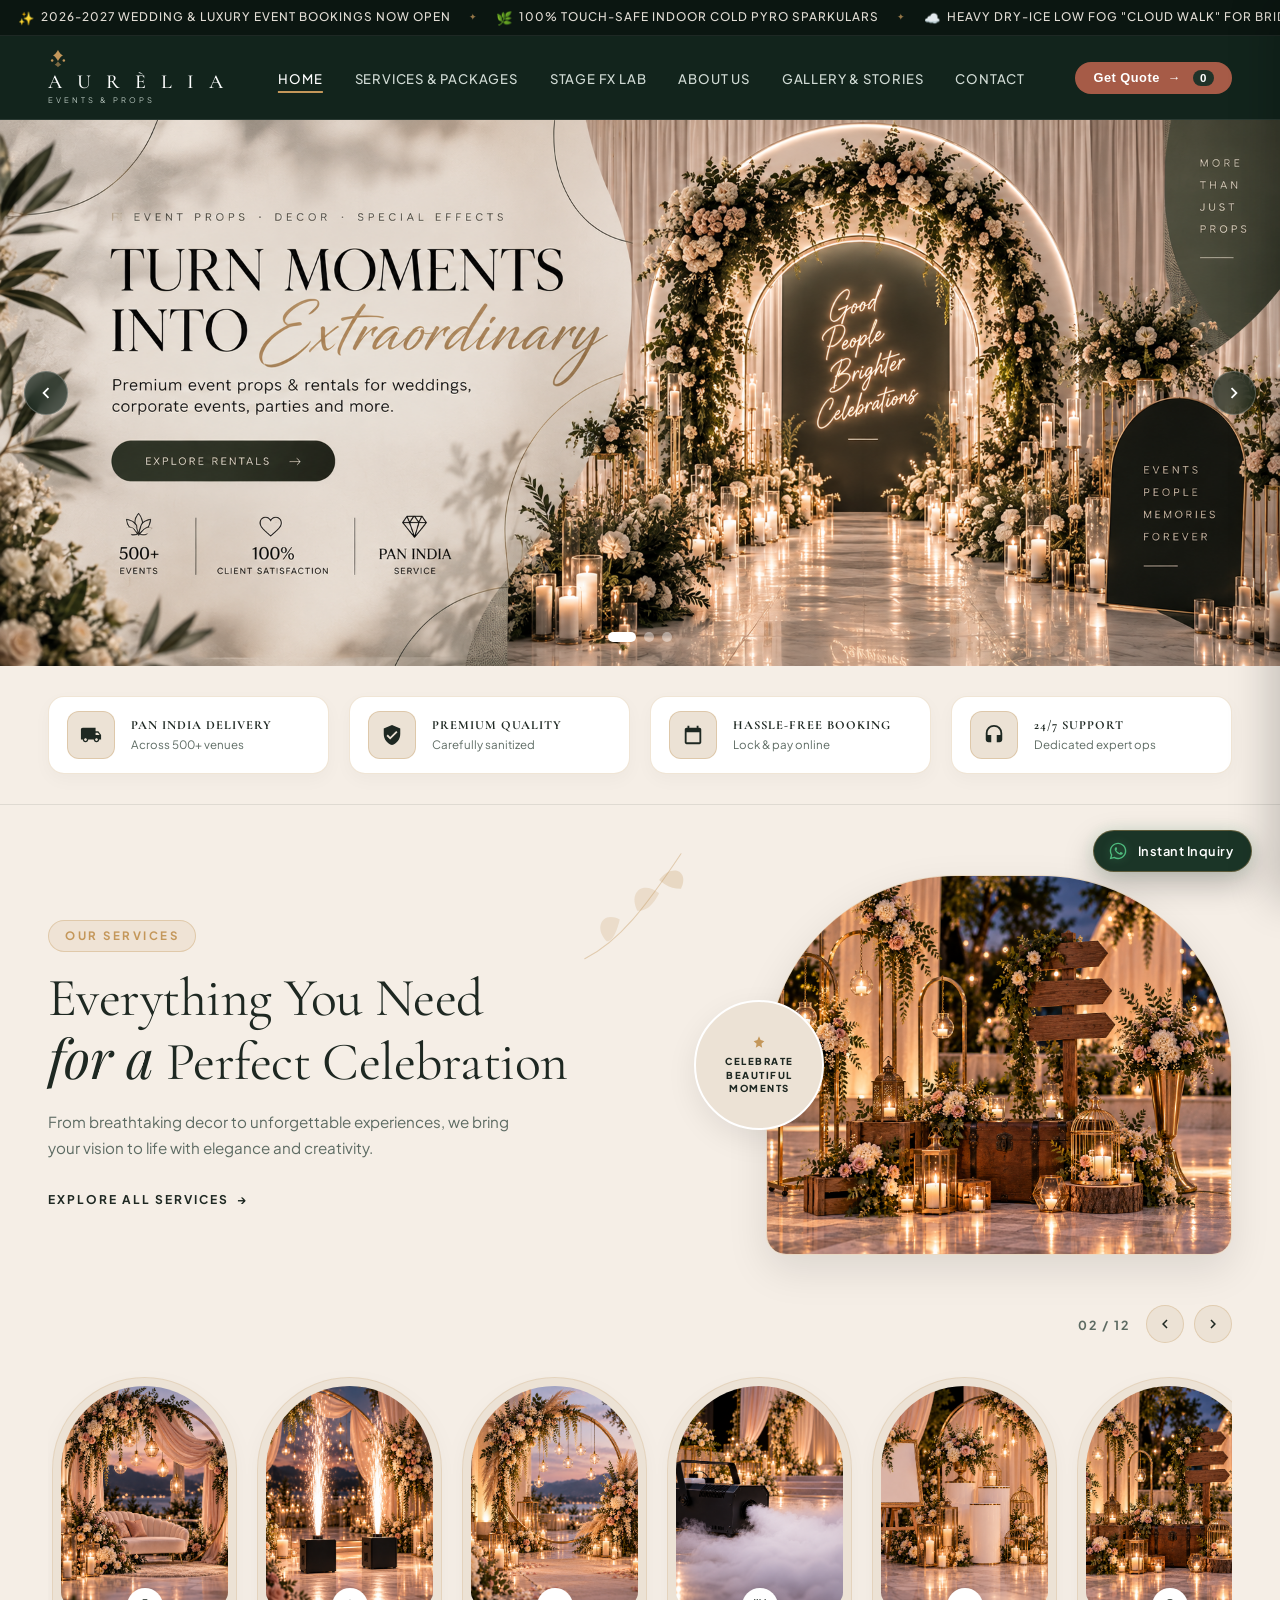
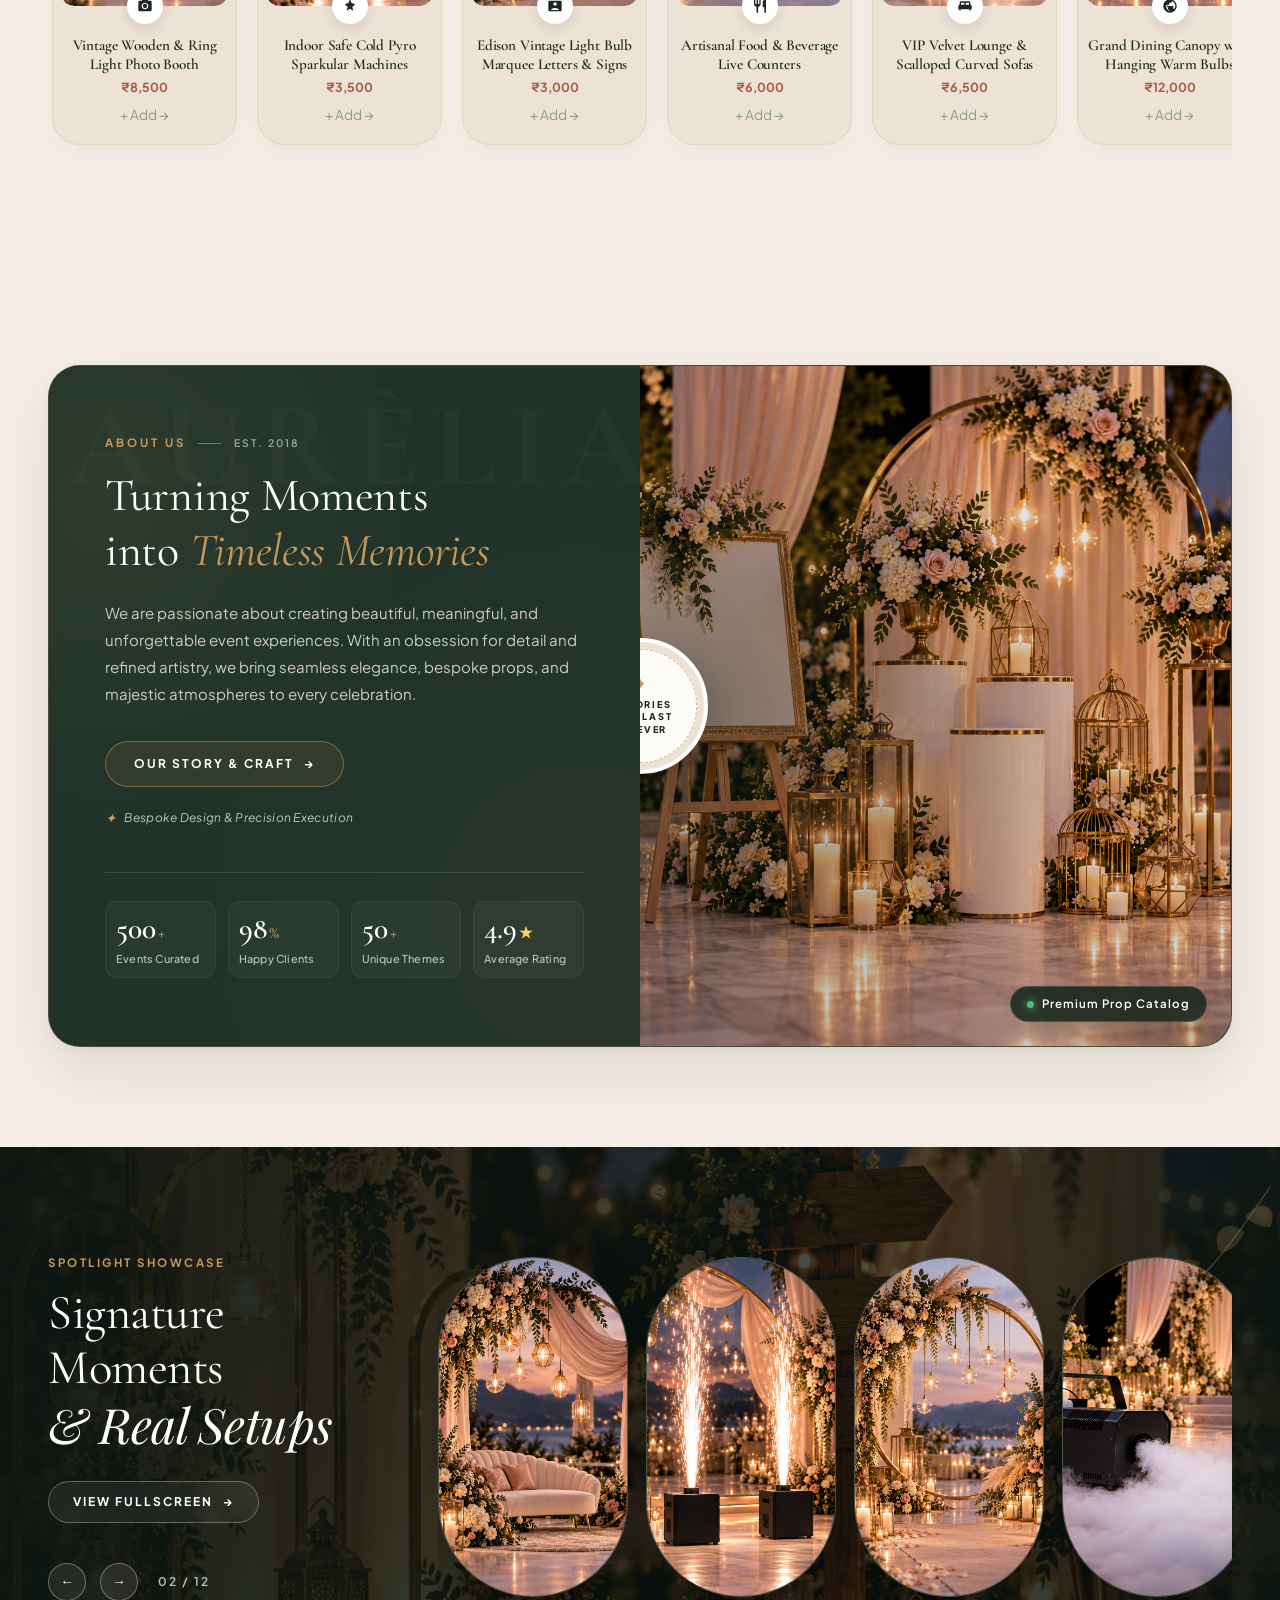
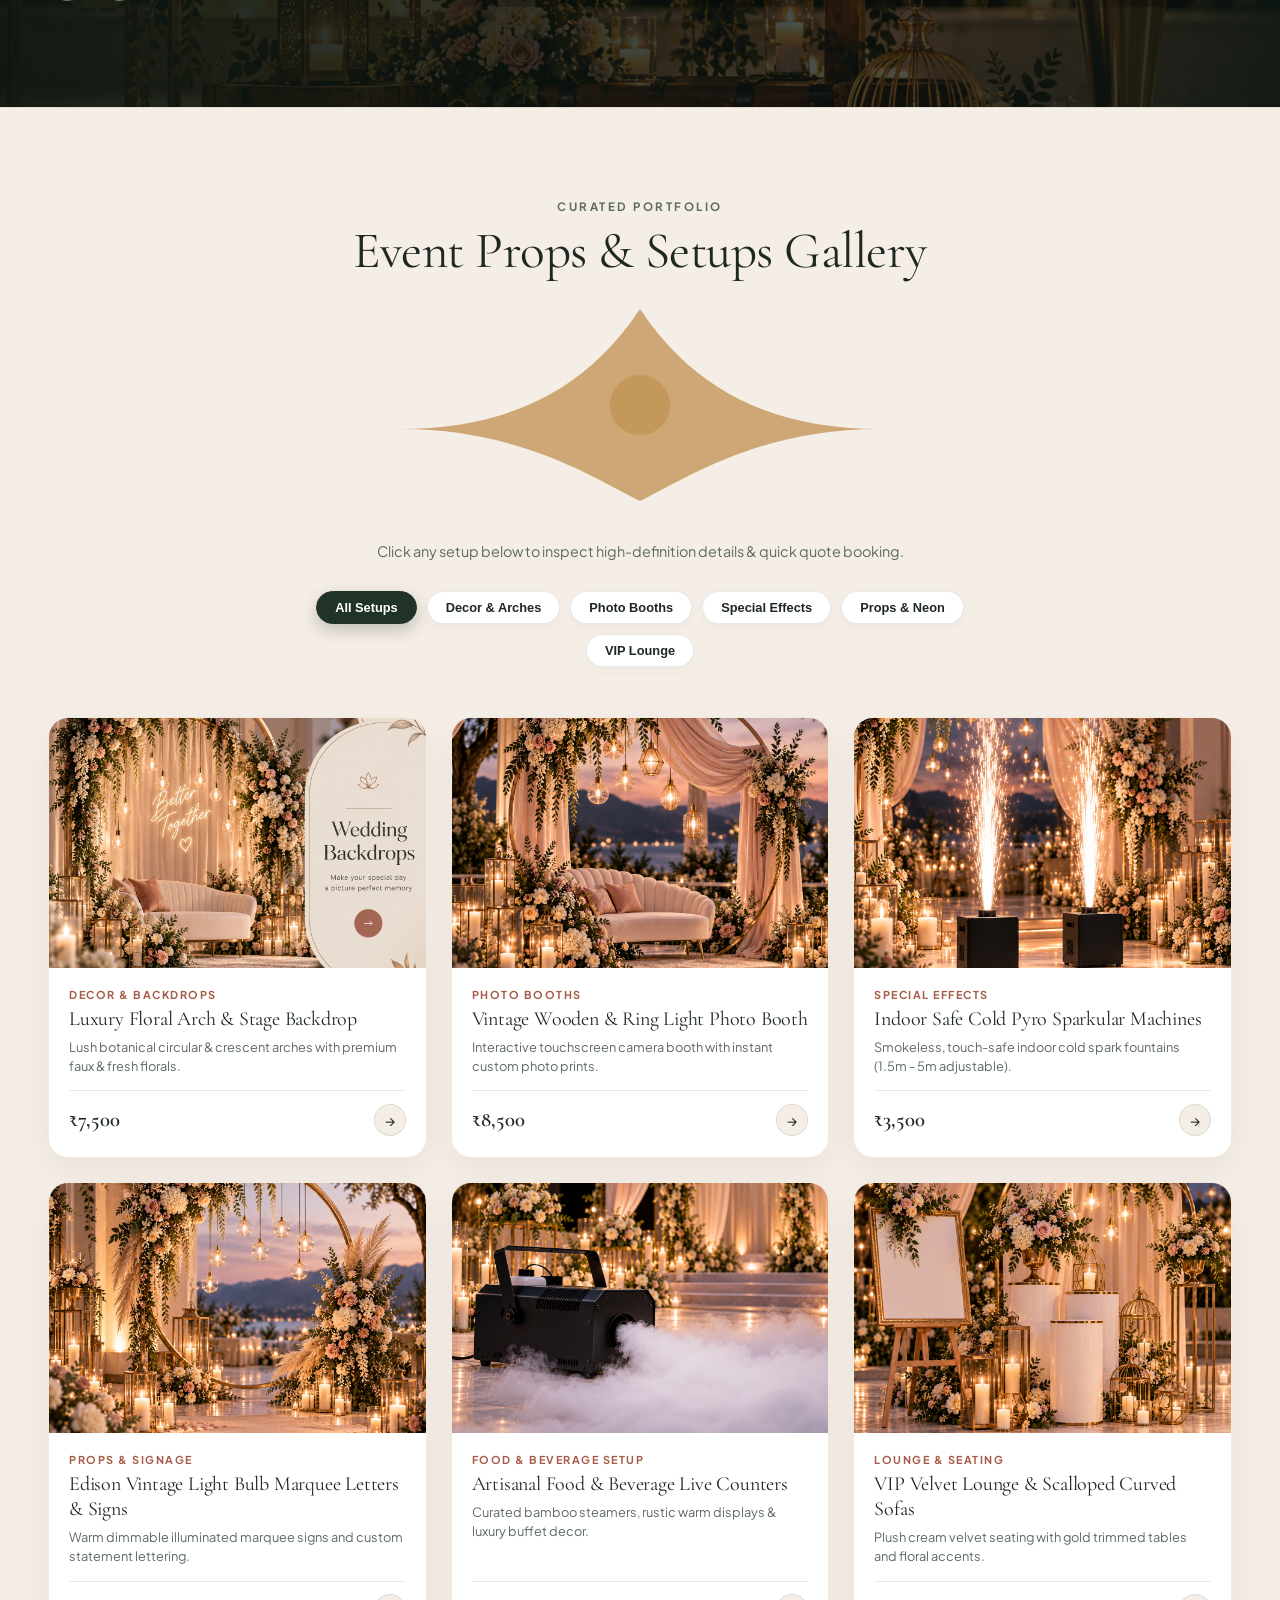
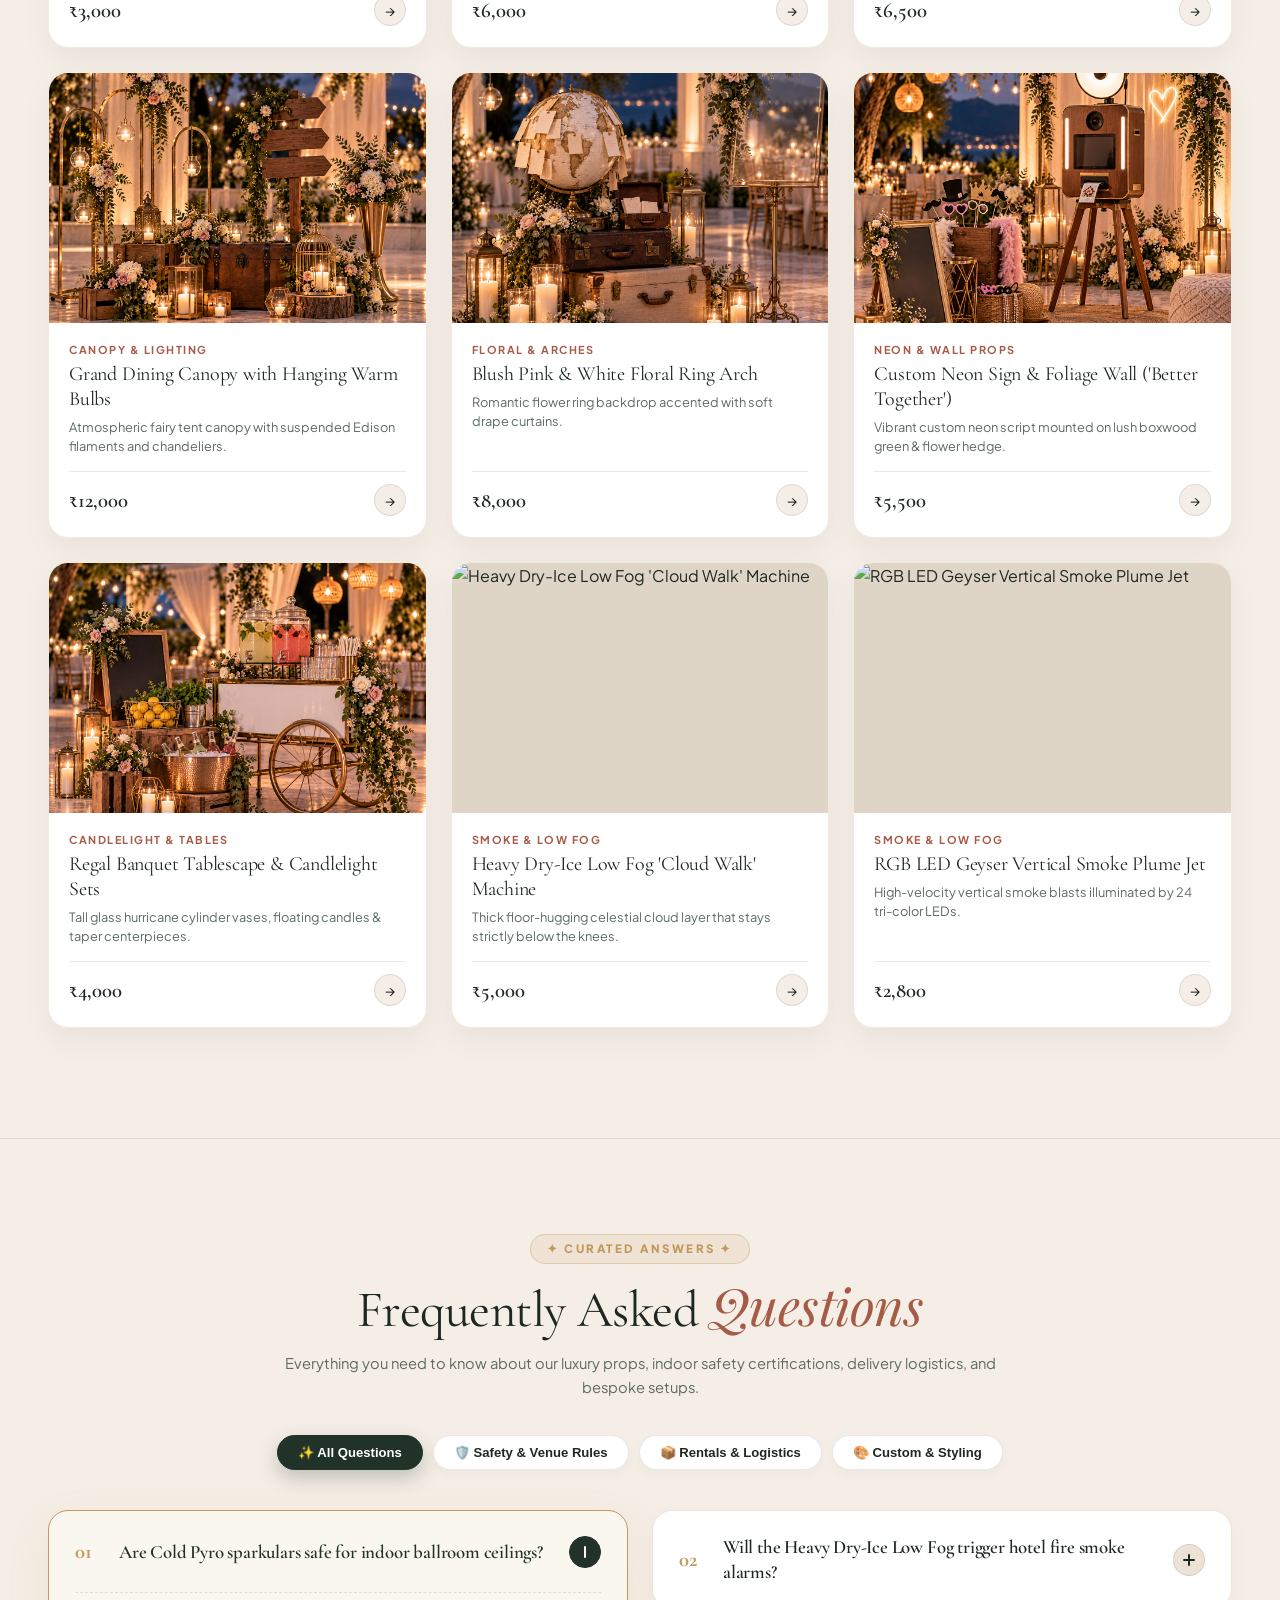
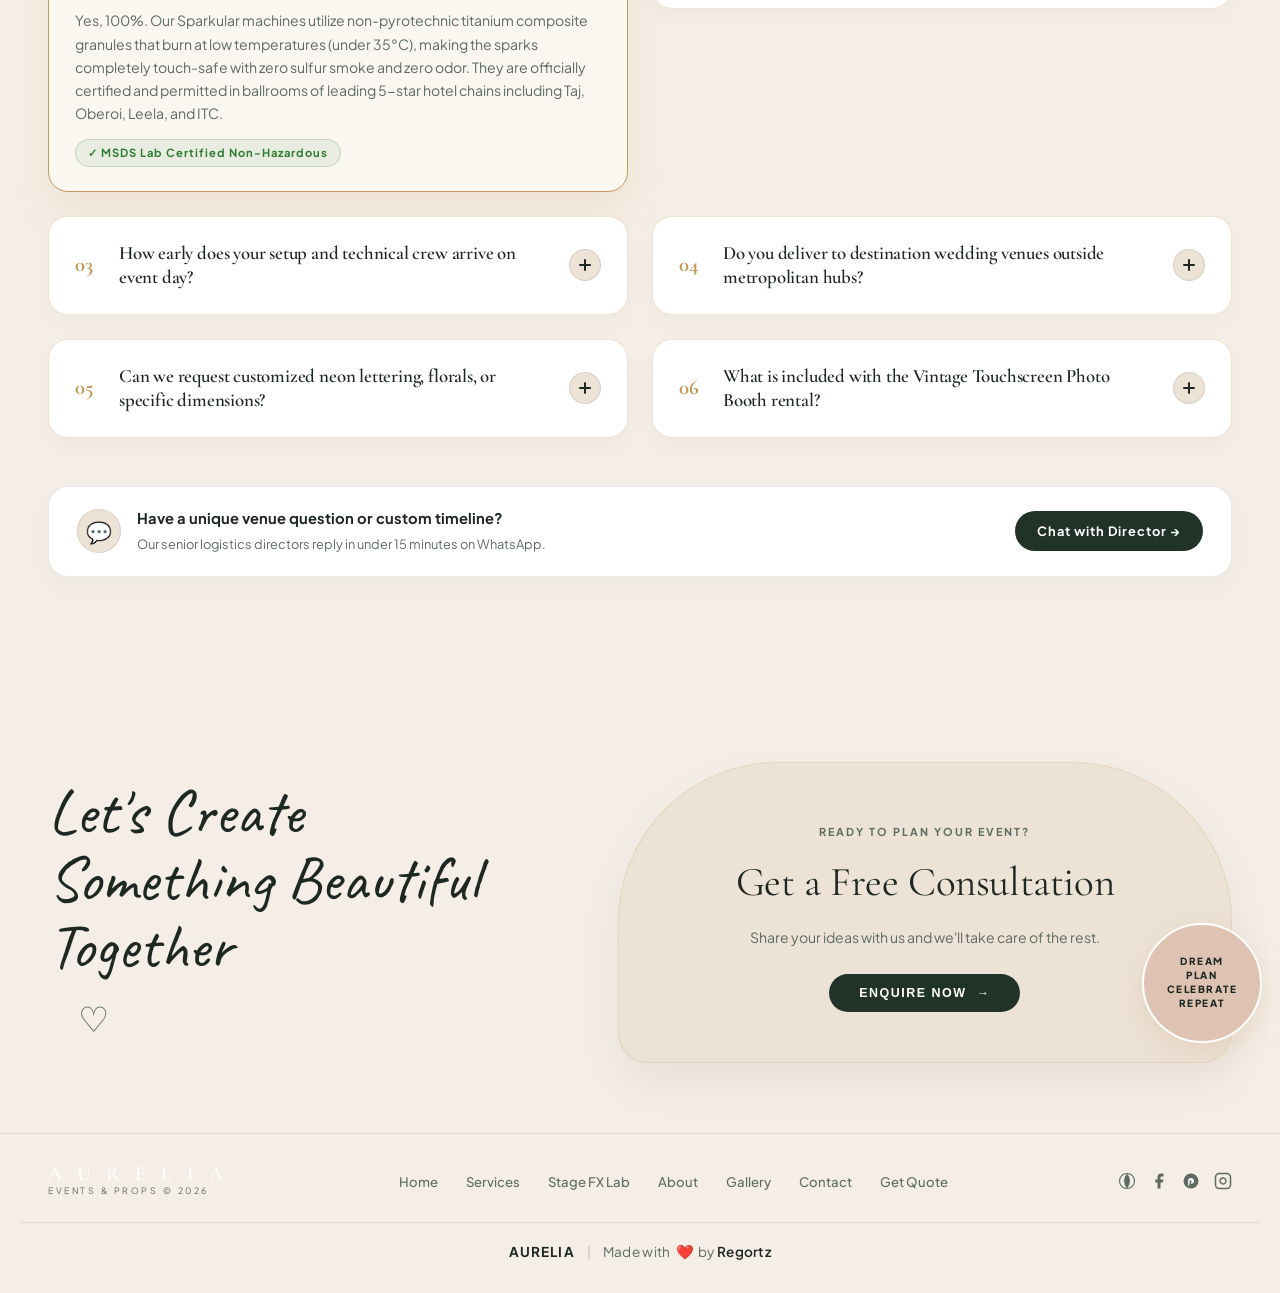
==== commit 033b0d94: "feat: add AURELIA footer credit with Regortz attribution" ====
--- a/index.html
+++ b/index.html
@@ -1,4 +1,4 @@
-<!DOCTYPE html>
+﻿<!DOCTYPE html>
 <html lang="en">
 <head>
   <meta charset="UTF-8" />
@@ -632,6 +632,13 @@
         <a href="#" aria-label="Instagram"><svg width="18" height="18" viewBox="0 0 24 24" fill="none" stroke="currentColor" stroke-width="2"><rect x="2" y="2" width="20" height="20" rx="5" ry="5"></rect><path d="M16 11.37A4 4 0 1 1 12.63 8 4 4 0 0 1 16 11.37z"></path><line x1="17.5" y1="6.5" x2="17.51" y2="6.5"></line></svg></a>
       </div>
     </div>
+      <div class="container footer-credit-container">
+        <div class="footer-credit">
+          <span class="credit-brand">AURELIA</span>
+          <span class="credit-divider">|</span>
+          <span class="credit-text">Made with <span class="credit-heart" aria-hidden="true" style="color: #ff385c; display: inline-block; margin: 0 3px;">❤️</span> by <span class="credit-author">Regortz</span></span>
+        </div>
+      </div>
   </footer>
 
   <!-- Slide-out Quote Builder Drawer -->
--- a/styles.css
+++ b/styles.css
@@ -4350,3 +4350,55 @@
 
 
 
+
+/* ==========================================================================
+   FOOTER CREDIT BRANDING
+   ========================================================================== */
+.footer-credit-container {
+  border-top: 1px solid var(--border-cream, rgba(0, 0, 0, 0.08));
+  margin-top: 24px;
+  padding-top: 18px;
+  display: flex;
+  justify-content: center;
+  align-items: center;
+}
+
+.footer-credit {
+  display: inline-flex;
+  align-items: center;
+  justify-content: center;
+  gap: 8px;
+  font-size: 0.85rem;
+  letter-spacing: 0.02em;
+  color: var(--text-dark-muted, #6B625B);
+  font-family: inherit;
+}
+
+.footer-credit .credit-brand {
+  font-weight: 700;
+  letter-spacing: 0.08em;
+  color: var(--text-dark, #1A1614);
+  text-transform: uppercase;
+}
+
+.footer-credit .credit-divider {
+  color: var(--border-cream-dark, rgba(0, 0, 0, 0.25));
+  font-weight: 300;
+  margin: 0 4px;
+}
+
+.footer-credit .credit-text {
+  color: var(--text-dark-muted, #6B625B);
+}
+
+.footer-credit .credit-heart {
+  color: #ff3366;
+  display: inline-block;
+  margin: 0 3px;
+  transform: scale(1.05);
+}
+
+.footer-credit .credit-author {
+  color: var(--text-dark, #1A1614);
+  font-weight: 600;
+}
